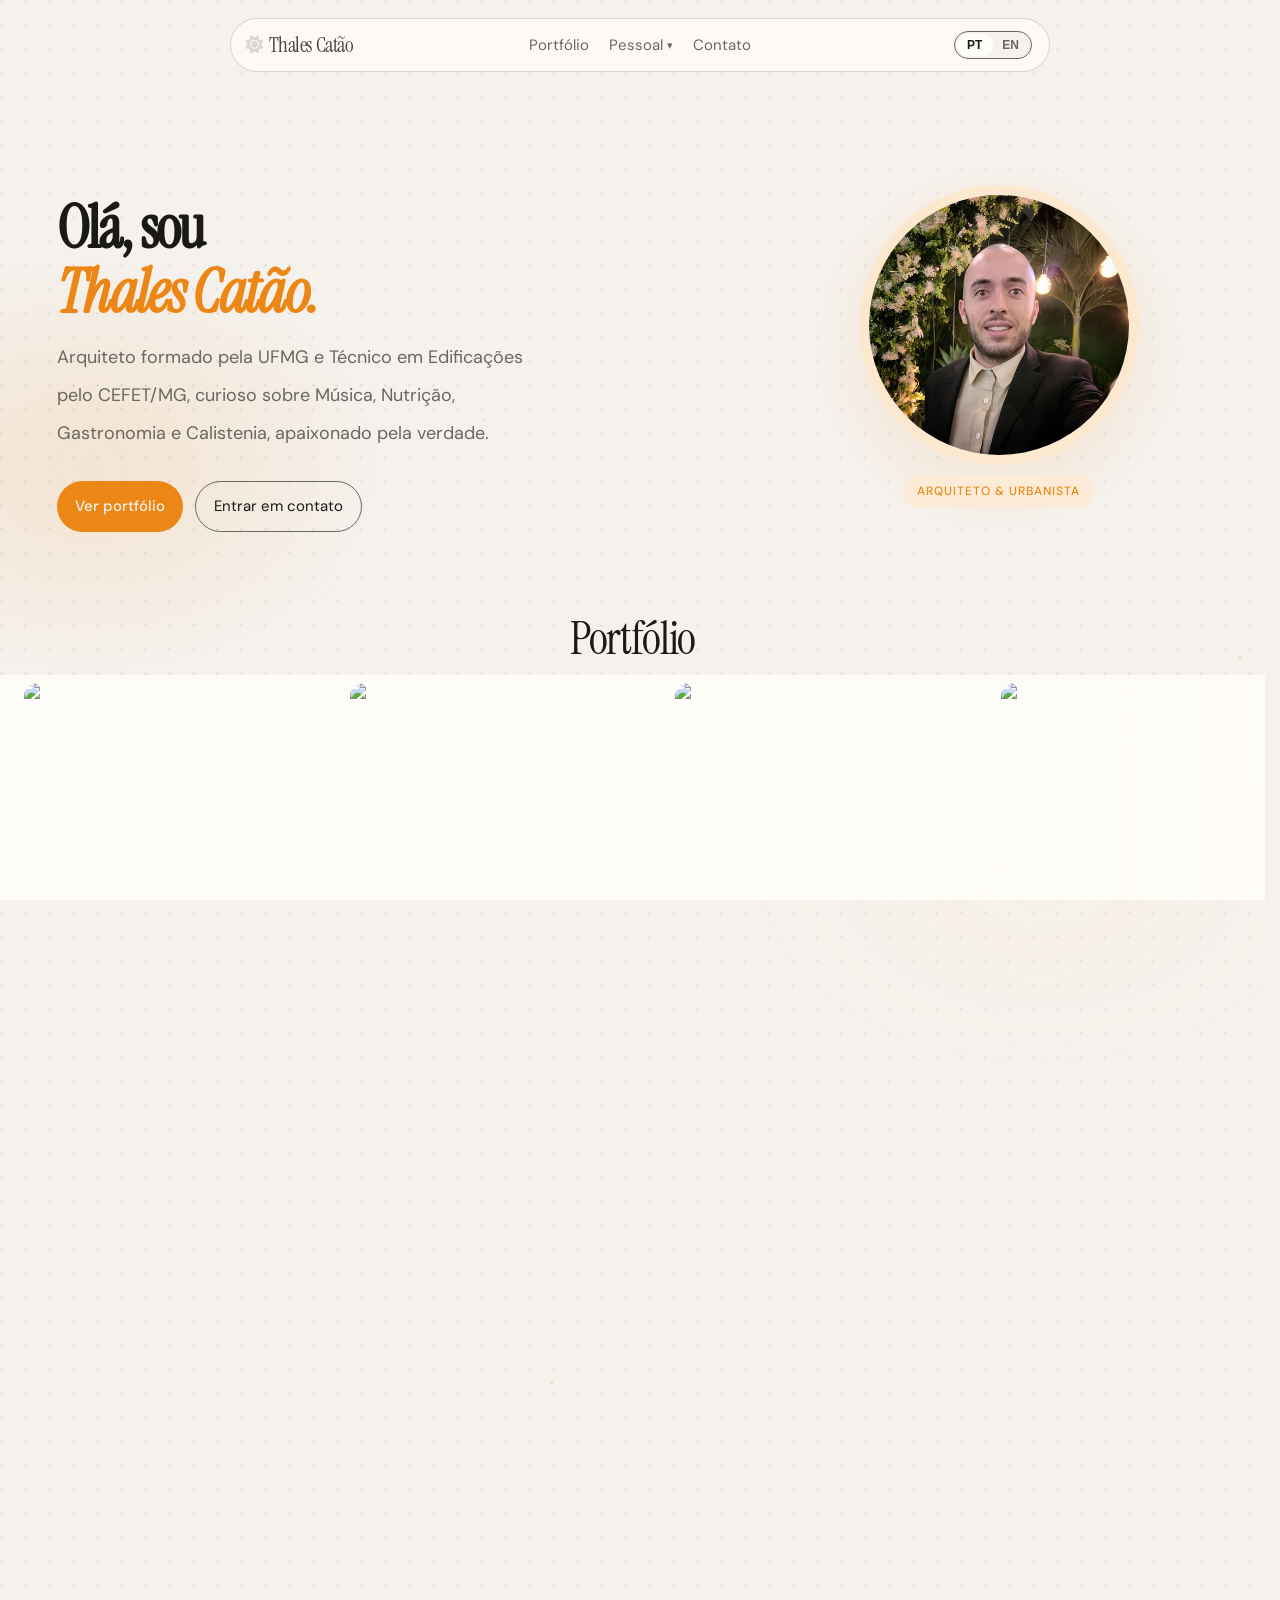
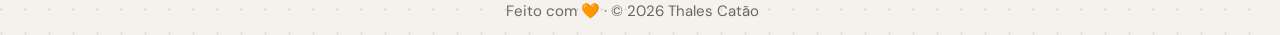
==== index.html @ 63b0046d "Update index.html" ====
<!DOCTYPE html>
<html lang="pt-BR">

<head>

  <script async src="https://www.googletagmanager.com/gtag/js?id=G-N2FXM37GE5"></script>
  <script>
    window.dataLayer = window.dataLayer || [];
    function gtag() { dataLayer.push(arguments); }
    gtag('js', new Date());
    gtag('config', 'G-N2FXM37GE5');
  </script>

  <script type="text/javascript">
    (function (c, l, a, r, i, t, y) {
      c[a] = c[a] || function () { (c[a].q = c[a].q || []).push(arguments) };
      t = l.createElement(r); t.async = 1; t.src = "https://www.clarity.ms/tag/" + i;
      y = l.getElementsByTagName(r)[0]; y.parentNode.insertBefore(t, y);
    })(window, document, "clarity", "script", "wnv4v8innq");
  </script>

  <meta charset="UTF-8" />
  <meta name="google" content="notranslate">
  <meta name="viewport" content="width=device-width, initial-scale=1.0" />
  <meta name="description"
    content="Portfólio Profissional e página pessoal de Thales Catão, arquiteto. Disponível para aprovação de Objeto Projetado no Espaço Aéreo (OPEA, autorização do CINDACTA) em Belo Horizonte, compartilhar conhecimento, ou colaborar em projetos arquitetônicos." />
  <meta property="og:type" content="website">
  <meta property="og:url" content="https://thalescatao.github.io/">
  <meta property="og:site_name" content="Thales Catão">
  <meta property="og:title" content="Thales Catão • Arquiteto">
  <meta property="og:description"
    content="Portfólio Profissional e página pessoal de Thales Catão, arquiteto. Disponível para aprovação de Objeto Projetado no Espaço Aéreo (OPEA, autorização do CINDACTA) em Belo Horizonte, compartilhar conhecimento, ou colaborar em projetos arquitetônicos.">
  <meta property="og:locale" content="pt_BR">
  <meta property="og:locale:alternate" content="en_US">
  <meta property="og:image" content="https://thalescatao.github.io/og.jpg">
  <meta property="og:image:alt" content="Thales Catão | Banner de Apresentação de Projeto e Logotipo">
  <meta property="og:image:width" content="1200">
  <meta property="og:image:height" content="630">
  <meta property="og:image:type" content="image/jpeg">
  <meta name="twitter:site" content="@thalescatao">
  <meta name="twitter:creator" content="@thalescatao">
  <meta name="twitter:card" content="summary_large_image">
  <meta name="twitter:url" content="https://thalescatao.github.io/">
  <meta name="twitter:title" content="Thales Catão • Arquiteto">
  <meta name="twitter:description"
    content="Portfólio Profissional e página pessoal de Thales Catão, arquiteto. Disponível para aprovação de Objeto Projetado no Espaço Aéreo (OPEA, autorização do CINDACTA) em Belo Horizonte, compartilhar conhecimento, ou colaborar em projetos arquitetônicos.">
  <meta name="twitter:image" content="https://thalescatao.github.io/og.jpg">
  <meta name="twitter:image:alt" content="Thales Catão | Banner de Apresentação de Projeto e Logotipo">
  <meta name="twitter:image:width" content="1200">
  <meta name="twitter:image:height" content="630">

  <title>Thales Catão • Arquiteto</title>
  <script type="application/ld+json">
  {
    "@context": "https://schema.org",
    "@graph": [
      {
        "@type": "Person",
        "@id": "https://thalescatao.github.io/#person",
        "name": "Thales Catão",
        "jobTitle": "Arquiteto & Urbanista",
        "url": "https://thalescatao.github.io/",
        "image": "https://thalescatao.github.io/favicon.png",
        "sameAs": [
          "https://www.behance.net/thalescatao",
          "https://buscatextual.cnpq.br/buscatextual/visualizacv.do?metodo=apresentar&id=K4363158A8",
          "https://www.linkedin.com/in/thalescatao/",
          "https://www.youtube.com/@thalescatao",
          "https://www.instagram.com/thalescatao/"
        ],
        "knowsAbout": ["Arquitetura", "Urbanismo", "Modelagem BIM", "ArchiCAD", "SketchUp", "Twinmotion", "Edificações", "Nutrição", "Gastronomia", "Calistenia", "Música"],
        "alumniOf": {
          "@type": "EducationalOrganization",
          "name": "UFMG - Universidade Federal de Minas Gerais"
        }
      },
      {
        "@type": "WebSite",
        "@id": "https://thalescatao.github.io/#website",
        "url": "https://thalescatao.github.io/",
        "name": "Thales Catão",
        "description": "Portfólio Profissional e página pessoal de Thales Catão, arquiteto e técnico em edificações.",
        "publisher": {
          "@id": "https://thalescatao.github.io/#person"
        }
      },
      {
        "@type": "WebPage",
        "@id": "https://thalescatao.github.io/#webpage",
        "url": "https://thalescatao.github.io/",
        "name": "Thales Catão • Arquiteto",
        "isPartOf": {
          "@id": "https://thalescatao.github.io/#website"
        },
        "about": {
          "@id": "https://thalescatao.github.io/#person"
        },
        "description": "Portfólio Profissional e página pessoal de Thales Catão, arquiteto e técnico em edificações."
      }
    ]
  }
  </script>
  <link rel="canonical" href="https://thalescatao.github.io/" />
  <link rel="manifest" href="manifest.json" />
  <link rel="icon" type="image/svg+xml" sizes="any" href="favicon/favicon.svg" />
  <link rel="icon" type="image/png" sizes="64x64" href="favicon/64x64.png" />
  <link rel="icon" type="image/png" sizes="128x128" href="favicon/128x128.png" />
  <link rel="icon" type="image/png" sizes="192x192" href="favicon/192x192.png" />
  <link rel="apple-touch-icon" sizes="76x76" href="favicon/76x76.png" />
  <link rel="apple-touch-icon" sizes="120x120" href="favicon/120x120.png" />
  <link rel="apple-touch-icon" sizes="152x152" href="favicon/152x152.png" />
  <link rel="apple-touch-icon" sizes="180x180" href="favicon/180x180.png" />
  <link rel="preconnect" href="https://fonts.googleapis.com" />
  <link rel="preconnect" href="https://fonts.gstatic.com" crossorigin />
  <link
    href="https://fonts.googleapis.com/css2?family=Instrument+Serif:ital@0;1&family=DM+Sans:wght@300;400;500&display=swap"
    rel="stylesheet" />
  <link rel="stylesheet" href="https://cdnjs.cloudflare.com/ajax/libs/font-awesome/6.5.0/css/all.min.css" />
  <link rel="stylesheet" href="global.css" />
  <style>
    :root {
      --portfolio-height: 25svh;
    }

    .hero {
      min-height: 0;
      width: 100%;
      padding: 92px 24px 30px;
    }

    .hero-main {
      display: grid;
      grid-template-columns: minmax(0, 1.2fr) minmax(260px, .8fr);
      grid-template-rows: auto auto;
      grid-template-areas:
        "copy portrait"
        "actions role";
      align-items: center;
      column-gap: clamp(40px, 8vw, 112px);
      row-gap: 8px;
      align-content: center;
      width: min(100%, 1152px);
      min-height: 0;
      margin: 0 auto;
    }

    .hero-copy {
      grid-area: copy;
      max-width: 620px;
      align-self: center;
    }

    .hero-portrait-wrap {
      grid-area: portrait;
      position: relative;
      justify-self: center;
      width: clamp(210px, 24vw, 280px);
      aspect-ratio: 1;
      border-radius: 50%;
      padding: 10px;
      background: color-mix(in srgb, var(--accent) 18%, var(--surface));
      box-shadow: 0 22px 70px color-mix(in srgb, var(--accent) 12%, transparent);
      animation: portrait-arrive .8s .15s cubic-bezier(.16, 1, .3, 1) both;
    }

    .hero-portrait {
      display: block;
      width: 100%;
      height: 100%;
      border-radius: 50%;
      object-fit: cover;
      background: var(--surface);
    }

    .hero-actions {
      grid-area: actions;
      align-self: start;
      margin-top: 8px;
    }

    .hero-tag {
      grid-area: role;
      justify-self: center;
      align-self: start;
      display: inline-block;
      font-size: 12px;
      font-weight: 500;
      letter-spacing: .08em;
      text-transform: uppercase;
      color: var(--accent);
      background: var(--accent-lt);
      padding: 4px 14px;
      border-radius: 999px;
      margin: 2px 0 0;
      width: fit-content;
      text-decoration: none;
    }

    .hero h1 {
      font-size: var(--type-title);
      line-height: 1.06;
      letter-spacing: -.03em;
      margin-bottom: 15px;
      color: var(--text);
      text-align: left;
    }

    @media (max-width: 768px) and (orientation: portrait) {
      .hero h1 { font-size: clamp(42px, 10vw, 56px); }
    }

    .hero h1 em {
      color: var(--accent);
      font-style: italic;
    }

    .hero-p {
      max-width: 500px;
      margin-bottom: 0;
    }

    .btn-row {
      display: flex;
      gap: 12px;
      flex-wrap: wrap;
    }

    .btn-primary {
      display: inline-flex;
      align-items: center;
      gap: 9px;
      background: var(--accent);
      padding: 9px 18px;
      border-radius: 999px;
      font-size: 15px;
      font-weight: 500;
      color: var(--bg);
      text-decoration: none;
      transition: background .4s, transform .2s;
    }

    .btn-primary:hover {
      background: color-mix(in srgb, var(--accent) 80%, #fff);
      transform: translateY(-1px);
    }

    .btn-secondary {
      display: inline-flex;
      align-items: center;
      gap: 9px;
      background: transparent;
      color: var(--text);
      padding: 9px 18px;
      border-radius: 999px;
      font-size: 15px;
      font-weight: 400;
      text-decoration: none;
      border: 0.5px solid var(--muted);
      transition: background .4s, transform .2s;
    }

    .btn-secondary:hover {
      background: var(--surface);
      transform: translateY(-1px);
    }

    section {
      width: 100%;
      max-width: 1200px;
      margin: 0 auto;
      padding: 56px 24px 72px;
    }

    #portfolio {
      --portfolio-progress: 0;
      --portfolio-height: 25svh;
      --portfolio-feature-duration: 1.5s; /* abrir e fechar a coluna de texto (desktop) */
      --portfolio-fade-duration: .6s;     /* fade do texto ao abrir/fechar (mais curto que o movimento da largura) */
      --portfolio-ease: cubic-bezier(.3, 0, .15, 1); /* sai do repouso, acelera suave e pousa com cauda longa */
      --portfolio-description-opacity: 0;
      --portfolio-heading-offset: 88px;
      --portfolio-header-space: 224px;
      --portfolio-card-width: clamp(120px, calc(37.5svh - 24px), 340px);
      --portfolio-expanded-feature-width: max(min(30vw, 420px), 320px);
      position: relative;
      width: 100%;
      max-width: none;
      margin: 0;
      padding: 0 0 16px;
      scroll-margin-top: calc(var(--nav-height) + var(--portfolio-heading-offset));
    }

    .portfolio-heading {
      position: sticky;
      top: calc(var(--nav-height) + var(--portfolio-heading-offset));
      z-index: 5;
      width: min(100%, 1152px);
      margin: 0 auto 14px;
      padding: 0 24px;
      background: transparent;
      opacity: var(--portfolio-heading-opacity, 1);
      text-align: center;
    }

    .portfolio-heading h2 {
      margin: 0;
      color: var(--text);
      font-family: var(--font-serif);
      font-size: clamp(32px, 4vw, 46px);
      font-weight: 400;
      line-height: 1;
      letter-spacing: -.025em;
      text-align: center;
    }

    .portfolio-scroll-stage {
      position: relative;
      height: 100svh;
    }

    .portfolio-sticky {
      position: sticky;
      top: calc(var(--nav-height) + var(--portfolio-header-space));
      display: flex;
      flex-direction: column;
      align-items: stretch;
      width: 100%;
      height: var(--portfolio-height);
      padding: 8px 0;
      overflow: visible;
      background: color-mix(in srgb, var(--surface) 75%, transparent);
      border: 0;
      box-shadow: none;
      backdrop-filter: blur(12px) saturate(1.6);
      -webkit-backdrop-filter: blur(12px) saturate(1.6);
      transition: height 1.8s cubic-bezier(.16, 1, .3, 1), top 1.8s cubic-bezier(.16, 1, .3, 1);
    }

    .portfolio-track {
      display: flex;
      align-items: center;
      flex: 1 1 auto;
      gap: 12px;
      width: 100%;
      box-sizing: border-box;
      min-height: 0;
      height: auto;
      padding: 0 24px;
      overflow-x: auto;
      overflow-anchor: none;
      scrollbar-width: none;
      overscroll-behavior-x: contain;
      user-select: none;
      -webkit-overflow-scrolling: touch;
    }

    .portfolio-description {
      position: absolute;
      top: auto;
      bottom: calc(100% + 12px);
      left: 50%;
      max-width: 95ch;
      width: min(calc(100% - 48px), 95ch);
      margin: 0;
      padding: 0 24px;
      color: var(--muted);
      font-size: clamp(13.5px, min(1.8vw, 2.05svh), 18px);
      text-align: center;
      line-height: 1.5;
      text-wrap: balance;
      opacity: var(--portfolio-description-opacity);
      pointer-events: none;
      transform: translateX(-50%);
      transition: none;
    }

    .portfolio-description.is-visible {
      transition: opacity .65s ease;
    }

    .portfolio-track::-webkit-scrollbar { display: none; }

    /* ── Portfólio: fade das bordas, deslize na seção, deslize de imagem, pontos ── */
    #portfolio { touch-action: pan-y; }
    .portfolio-heading { touch-action: pan-y; }
    .portfolio-sticky { touch-action: pan-y; }
    .portfolio-scroll-stage { touch-action: pan-y; }

    /* Fade das bordas: máscara de 200px nas duas pontas do track, sem camada de cor por cima
       (assim não há banding). O tamanho do fade é animado em JS (setupPortfolioEdgeFadesAndKeys)
       e não por @property, porque o Safari não faz transição da máscara. */
    .portfolio-track {
      --portfolio-fade-left: 200px;
      --portfolio-fade-right: 200px;
      -webkit-mask-image: linear-gradient(to right, transparent 0, #000 var(--portfolio-fade-left), #000 calc(100% - var(--portfolio-fade-right)), transparent 100%);
      mask-image: linear-gradient(to right, transparent 0, #000 var(--portfolio-fade-left), #000 calc(100% - var(--portfolio-fade-right)), transparent 100%);
    }
    /* is-at-start / is-at-end são ganchos de estado para o JS.
       O tamanho real do fade é gravado inline pelo JS, para poder animar. */
    @media (max-width: 768px) and (orientation: portrait) {
      .portfolio-track {
        --portfolio-fade-left: 0px;
        --portfolio-fade-right: 0px;
        -webkit-mask-image: none;
        mask-image: none;
      }
    }

    /* Selected image: horizontal swipe changes the photo, not the track.
       touch-action pan-y lets the browser keep vertical page scroll,
       while horizontal moves stay with our JS. */
    .portfolio-card.is-selected .portfolio-card-image {
      touch-action: pan-y;
      cursor: grab;
    }
    .portfolio-track.is-image-swiping .portfolio-card-image { cursor: grabbing; }
    .portfolio-track.is-image-swiping .portfolio-card-image img {
      transition: transform .12s ease-out, opacity .8s ease;
    }
    .portfolio-track.is-outside-dragging { cursor: grabbing; }
    .portfolio-track { cursor: grab; }
    .portfolio-track.is-dragging { cursor: grabbing; }
    .portfolio-track.is-dragging,
    .portfolio-track.is-snapping,
    #portfolio.has-selection .portfolio-track.is-dragging,
    #portfolio.has-selection .portfolio-track.is-snapping {
      scroll-snap-type: none !important;
      scroll-behavior: auto !important;
    }

    .portfolio-card {
      flex: 0 0 var(--portfolio-card-width);
      min-width: 0;
      position: relative;
      overflow: hidden;
      border-radius: 14px;
      background: var(--surface);
      box-shadow: none;
      transition: flex-basis 1.8s cubic-bezier(.16, 1, .3, 1);
    }

    #portfolio.selection-animating .portfolio-sticky,
    #portfolio.selection-animating .portfolio-track,
    #portfolio.selection-animating .portfolio-card {
      transition-duration: var(--portfolio-feature-duration);
      transition-timing-function: var(--portfolio-ease);
    }



    #portfolio.has-selection {
      --portfolio-selected-card-width: min(58vw, 820px, calc((100svh - 328px) * 1.5), calc(100vw - 380px));
    }

    #portfolio.has-selection .portfolio-card {
      flex-basis: var(--portfolio-selected-card-width);
    }

    .portfolio-card-image {
      position: relative;
      display: block;
      width: 100%;
      aspect-ratio: 3 / 2;
      padding: 0;
      border: 0;
      overflow: hidden;
      background: var(--surface);
      cursor: pointer;
      color: #fff;
      font: inherit;
      text-align: left;
      text-decoration: none;
    }

    .portfolio-card-image img {
      display: block;
      width: 100%;
      height: 100%;
      object-fit: cover;
      transition: transform 1.3s cubic-bezier(.16, 1, .3, 1), opacity .8s ease;
    }

    .portfolio-card-image:hover img,
    .portfolio-card-image:focus-visible img { transform: scale(1.025); }

    .portfolio-card-image:focus-visible { outline: 2px solid var(--accent); outline-offset: -3px; }

    .portfolio-feature[hidden] { display: none !important; }
    .portfolio-card-details { display: none; }

    .portfolio-feature {
      flex: 0 0 var(--portfolio-expanded-feature-width);
      display: flex;
      flex-direction: column;
      justify-content: center;
      align-items: flex-start;
      gap: 18px;
      min-width: var(--portfolio-expanded-feature-width);
      height: 100%;
      padding: 28px 20px 28px 4px;
      overflow-x: clip;
      opacity: 0;
      /* a largura cresce e o texto começa a aparecer já no clique, sem deslize */
      animation:
        portfolio-feature-arrive var(--portfolio-feature-duration) var(--portfolio-ease) both,
        portfolio-feature-appear var(--portfolio-fade-duration) ease-in-out both;
    }

    .portfolio-feature-arrow {
      position: absolute;
      top: 0;
      height: 100%;
      z-index: 2;
      display: flex;
      align-items: center;
      width: clamp(56px, 15%, 88px);
      padding: 0;
      border: none;
      border-radius: 0;
      background: transparent;
      color: #fff;
      font-size: 28px;
      cursor: pointer;
      filter: drop-shadow(0 2px 6px rgba(0, 0, 0, 0.75));
      transition: opacity .2s ease;
      -webkit-tap-highlight-color: transparent;
    }

    .portfolio-feature-arrow i {
      transition: transform .2s ease;
    }

    .portfolio-feature-arrow[hidden],
    .portfolio-feature-counter[hidden] { display: none !important; }

    .portfolio-feature-arrow:hover {
      background: transparent;
      opacity: .95;
    }

    .portfolio-feature-arrow:hover i {
      transform: scale(1.15);
    }

    .portfolio-feature-arrow:active i {
      transform: scale(0.95);
    }

    .portfolio-feature-prev {
      left: 0;
      justify-content: flex-start;
      padding-left: 14px;
    }

    .portfolio-feature-next {
      right: 0;
      justify-content: flex-end;
      padding-right: 14px;
    }

    .portfolio-feature-counter {
      position: absolute;
      z-index: 2;
      left: 50%;
      right: auto;
      bottom: 14px;
      transform: translateX(-50%);
      display: flex;
      align-items: center;
      justify-content: center;
      gap: 6px;
      padding: 0;
      background: none;
      pointer-events: none;
    }
    .portfolio-feature-dot {
      width: 5px;
      height: 5px;
      border-radius: 50%;
      background: rgba(255, 255, 255, .75);
      box-shadow: 0 1px 4px rgba(0, 0, 0, .55), 0 0 0 1px rgba(0, 0, 0, .18);
      transition: width .35s cubic-bezier(.16, 1, .3, 1), background .35s ease;
    }
    .portfolio-feature-dot.is-active {
      width: 14px;
      border-radius: 999px;
      background: #fff;
    }

    .portfolio-feature-info {
      /* largura fixa = largura final do painel, para o texto não reflowar enquanto o painel cresce */
      width: calc(var(--portfolio-expanded-feature-width) - 24px);
      max-width: calc(var(--portfolio-expanded-feature-width) - 24px);
      padding: 0;
    }

    .portfolio-feature-info .project-tag { display: inline-block; margin-bottom: 18px; }

    .portfolio-feature-info h3 {
      margin: 0 0 18px;
      color: var(--text);
      font-family: var(--font-serif);
      font-size: clamp(32px, 3.5vw, 48px);
      font-weight: 400;
      line-height: 1;
      letter-spacing: -.025em;
    }

    .portfolio-feature-info p { color: var(--muted); font-size: 15px; line-height: 1.7; }

    .portfolio-feature-link {
      display: inline-flex;
      align-items: center;
      gap: 9px;
      margin-top: 24px;
      padding-bottom: 4px;
      border-bottom: 1px solid color-mix(in srgb, var(--accent) 48%, transparent);
      color: var(--accent);
      font-size: 14px;
      text-decoration: none;
      transition: border-color .45s ease, gap .45s ease;
    }

    .portfolio-feature-link:hover { gap: 13px; border-color: var(--accent); }

    @keyframes portfolio-feature-arrive {
      from { flex-basis: 0; min-width: 0; margin-left: -12px; padding-left: 0; padding-right: 0; }
      to { flex-basis: var(--portfolio-expanded-feature-width); min-width: var(--portfolio-expanded-feature-width); margin-left: 0; padding-left: 4px; padding-right: 20px; }
    }

    @keyframes portfolio-feature-appear {
      from { opacity: 0; }
      to { opacity: 1; }
    }

    /* Cópia do painel que sai (ao fechar o projeto ou ao trocar para outro): só a largura da coluna
       colapsa (texto parado, apenas recortado), na mesma duração e curva do card ao lado */
    .portfolio-feature.is-leaving {
      pointer-events: none;
    }

    .portfolio-feature.is-leaving.is-closing {
      opacity: 1;
      animation:
        portfolio-feature-close var(--portfolio-feature-duration) var(--portfolio-ease) both,
        portfolio-feature-fade var(--portfolio-fade-duration) ease-in-out both;
    }

    /* Transparência sutil: o texto some bem antes de a coluna terminar de colapsar */
    @keyframes portfolio-feature-fade {
      from { opacity: var(--close-opacity, 1); }
      to { opacity: 0; }
    }

    @keyframes portfolio-feature-close {
      from {
        flex-basis: var(--close-basis, min(30vw, 420px));
        min-width: var(--close-min, 320px);
        margin-left: var(--close-margin, 0);
        padding-left: 4px;
        padding-right: 20px;
      }
      /* largura, margem negativa (que cancela o vão do track) e padding vão a zero juntos,
         assim o espaço entre os cards diminui de forma contínua até o valor normal */
      to { flex-basis: 0; min-width: 0; margin-left: -12px; padding-left: 0; padding-right: 0; }
    }

    @media (max-width: 768px) and (orientation: portrait) {
      .hero {
        /* Desconta a altura da faixa de imagens + a faixa de respiro do título Portfólio (~76px) */
        min-height: calc(100svh - var(--portfolio-initial-height, var(--portfolio-height)) - 76px);
        display: flex;
        flex-direction: column;
        justify-content: center;
        padding-top: calc(var(--nav-height) + 18px + clamp(14px, 2.5svh, 26px));
        padding-bottom: clamp(12px, 2svh, 20px);
        box-sizing: border-box;
      }

      .hero-main {
        min-height: 0;
        grid-template-columns: minmax(0, 1fr) minmax(112px, .58fr);
        grid-template-rows: auto auto auto auto;
        grid-template-areas:
          "heading portrait"
          "role portrait"
          "bio bio"
          "actions actions";
        align-items: center;
        justify-items: stretch;
        column-gap: 16px;
        row-gap: clamp(14px, 2.2svh, 20px);
        text-align: left;
        width: 100%;
      }

      .hero-copy { display: contents; }
      .hero h1 {
        grid-area: heading;
        position: static;
        align-self: end;
        max-width: 100%;
        margin-bottom: 0;
        font-size: clamp(35px, 9.6vw, 46px);
        line-height: 1.05;
        text-align: left;
      }
      .hero-p {
        grid-area: bio;
        max-width: none;
        margin: 4px 0 0;
        font-size: clamp(16px, 4.25vw, 17.5px);
        line-height: 1.58;
        text-align: left;
      }
      .hero-portrait-wrap {
        grid-area: portrait;
        justify-self: end;
        align-self: center;
        width: clamp(126px, 34.5vw, 156px);
        padding: 7px;
      }
      .hero-tag {
        grid-area: role;
        justify-self: start;
        align-self: start;
        margin: 0;
        padding: 4.5px 11px;
        font-size: 10.5px;
        white-space: nowrap;
      }
      .btn-row {
        grid-area: actions;
        justify-content: flex-start;
        align-items: center;
        gap: 12px;
      }
      .hero-actions {
        flex-direction: row;
        flex-wrap: wrap;
        margin-top: 6px;
      }

      #portfolio {
        --portfolio-heading-offset: 24px;
        --portfolio-header-space: 84px;
        --portfolio-height: 28svh;
        --portfolio-card-width: min(88vw, 520px);
        --portfolio-mobile-top: calc(100svh - var(--portfolio-height));
        --portfolio-description-opacity: 0;
        scroll-margin-top: calc(var(--nav-height) + var(--portfolio-heading-offset));
        padding-bottom: 48px;
      }

      .portfolio-heading {
        position: sticky;
        top: var(--portfolio-mobile-heading-top, max(calc(var(--nav-height) + 16px), calc(var(--portfolio-mobile-top) - 52px)));
        z-index: 5;
        padding-top: 6px;
        padding-bottom: 14px;
        margin-bottom: 0;
        background: transparent;
      }

      .portfolio-sticky {
        position: sticky;
        top: var(--portfolio-mobile-top);
        height: var(--portfolio-height);
        min-height: 0;
        display: flex;
        flex-direction: column;
        padding: 8px 0;
        overflow: visible;
        transition: none;
      }

      .portfolio-track {
        flex: 1 1 auto;
        height: auto;
        gap: 12px;
        padding: 0 12px;
        transition: padding-left .65s cubic-bezier(.22, 1, .36, 1),
          padding-right .65s cubic-bezier(.22, 1, .36, 1);
      }
      .portfolio-card { transition: none; }
      .portfolio-scroll-stage { height: 100svh; }
      #portfolio.has-selection .portfolio-card.is-selected {
        flex: 0 0 var(--portfolio-card-width);
        width: var(--portfolio-card-width);
        transition: none;
      }
      #portfolio.selection-animating .portfolio-sticky {
        transition: height .85s cubic-bezier(.22, 1, .36, 1), top .85s cubic-bezier(.22, 1, .36, 1);
      }
      #portfolio.selection-animating .portfolio-track {
        scroll-snap-type: none !important;
        scroll-behavior: auto !important;
        transition: padding-left .85s cubic-bezier(.22, 1, .36, 1),
          padding-right .85s cubic-bezier(.22, 1, .36, 1);
      }
      #portfolio.selection-animating .portfolio-card {
        transition: flex-basis .85s cubic-bezier(.22, 1, .36, 1), width .85s cubic-bezier(.22, 1, .36, 1);
      }
      #portfolio.has-selection.selection-animating .portfolio-card.is-selected {
        transition: flex-basis .85s cubic-bezier(.22, 1, .36, 1), width .85s cubic-bezier(.22, 1, .36, 1);
      }
      #portfolio.has-selection .portfolio-card {
        display: flex;
        flex: 0 0 var(--portfolio-card-width);
        flex-direction: column;
        width: var(--portfolio-card-width);
        max-height: calc(100svh - var(--nav-height) - 18px);
        overflow-y: auto;
        overflow-x: hidden;
        -webkit-overflow-scrolling: touch;
        scroll-snap-align: center;
        scrollbar-width: thin;
      }
      #portfolio.has-selection .portfolio-card-details {
        display: block;
        width: 100%;
        min-width: 0;
        box-sizing: border-box;
        padding: clamp(14px, 2.5svh, 20px) 18px clamp(16px, 2.8svh, 22px);
        overflow-wrap: anywhere;
      }
      .portfolio-card-details > * { max-width: 100%; }
      .portfolio-card-details .project-tag { display: inline-block; margin-bottom: 8px; font-size: 10.5px; padding: 3.5px 9px; }
      .portfolio-card-details h3 {
        margin: 0 0 8px;
        color: var(--text);
        font-family: var(--font-serif);
        font-size: clamp(21px, 5.3vw, 25px);
        font-weight: 400;
        line-height: 1.08;
        letter-spacing: -.02em;
        overflow-wrap: anywhere;
      }
      .portfolio-card-description { width: 100%; min-width: 0; overflow-wrap: anywhere; }
      .portfolio-card-description p { margin: 0; color: var(--muted); font-size: clamp(13px, 3.4vw, 14px); line-height: 1.55; }
      .portfolio-card-details .portfolio-feature-link { max-width: 100%; margin-top: 12px; font-size: 13.5px; overflow-wrap: anywhere; }
      #portfolio.has-selection .portfolio-track {
        flex-direction: row;
        align-items: flex-start;
        justify-content: flex-start;
        gap: 12px;
        overflow-x: auto;
        overflow-y: hidden;
        scroll-snap-type: x mandatory;
        padding: 0 max(12px, calc((100% - var(--portfolio-card-width)) / 2));
      }
      .portfolio-feature,
      #portfolio.has-selection .portfolio-feature {
        display: none !important;
      }
      #portfolio.has-selection .portfolio-card-image {
        flex-shrink: 0;
      }
      #portfolio.has-selection .portfolio-feature-arrow {
        top: 0;
        height: var(--portfolio-image-height, calc(var(--portfolio-card-width) / 1.5));
        font-size: 22px;
      }
      #portfolio.has-selection .portfolio-feature-prev {
        padding-left: 9px;
      }
      #portfolio.has-selection .portfolio-feature-next {
        padding-right: 9px;
      }
      #portfolio.has-selection .portfolio-feature-counter {
        top: var(--portfolio-counter-top, calc(var(--portfolio-card-width) / 1.5 - 10px));
        bottom: auto;
        left: 50%;
        right: auto;
        transform: translateX(-50%);
        gap: 5px;
      }
      #portfolio.has-selection .portfolio-feature-dot {
        width: 4px;
        height: 4px;
        box-shadow: 0 1px 3px rgba(0, 0, 0, .45);
      }
      #portfolio.has-selection .portfolio-feature-dot.is-active {
        width: 11px;
      }
      .portfolio-feature-link { max-width: 100%; margin-top: 14px; overflow-wrap: anywhere; }
      .portfolio-description {
        display: block;
        top: calc(100% + clamp(24px, 5svh, 44px));
        bottom: auto;
        width: calc(100% - 36px);
        max-width: 360px;
        padding: 0;
        font-size: clamp(13px, 3.6vw, 15px);
        line-height: 1.55;
        opacity: var(--portfolio-description-opacity);
        transform: translateX(-50%);
        transition: none;
      }

      .portfolio-description.is-visible {
        transition: opacity .65s ease;
      }
    }

    /* Desempenho (todas as telas): a altura do painel sticky muda a cada quadro da rolagem,
       e o backdrop-filter obriga o navegador a refazer o blur toda vez, o que pesa em notebook
       na bateria. O fundo mais opaco compensa a falta do vidro fosco. */
    .portfolio-sticky {
      background: color-mix(in srgb, var(--surface) 90%, transparent);
      backdrop-filter: none;
      -webkit-backdrop-filter: none;
    }

    @media (max-width: 420px) {
      .hero { padding-left: 18px; padding-right: 18px; }
      .portfolio-heading { padding-left: 18px; padding-right: 18px; }
      .portfolio-track { padding-left: 10px; padding-right: 10px; }
      #portfolio.has-selection .portfolio-track {
        padding-left: max(10px, calc((100% - var(--portfolio-card-width)) / 2));
        padding-right: max(10px, calc((100% - var(--portfolio-card-width)) / 2));
      }
    }

    @media (max-width: 768px) and (max-height: 720px) and (orientation: portrait), (max-width: 380px) and (orientation: portrait) {
      .hero {
        padding-top: calc(var(--nav-height) + 18px + clamp(16px, 2.8svh, 24px));
        padding-bottom: clamp(10px, 1.8svh, 16px);
      }
      .hero-main {
        min-height: 0;
        grid-template-columns: minmax(0, 1fr) minmax(104px, .58fr);
        row-gap: 10px;
      }
      .hero h1 { font-size: clamp(32px, 9.2vw, 38px); }
      .hero-portrait-wrap { width: clamp(106px, 30vw, 128px); padding: 6px; }
      .hero-tag { padding: 4px 10px; font-size: 10px; }
      .hero-p { font-size: 14.5px; line-height: 1.5; }
      .btn-row { gap: 10px; }
      .hero-actions { margin-top: 2px; }
      .btn-primary,
      .btn-secondary {
        padding: 7px 13px;
        font-size: 13px;
        line-height: 1.2;
        gap: 7px;
      }
      .portfolio-card-details .project-tag {
        font-size: 9.5px;
        padding: 3px 8px;
        margin-bottom: 6px;
      }
      .portfolio-card-details h3 {
        font-size: clamp(18px, 4.8vw, 22px);
        margin-bottom: 6px;
      }
      .portfolio-card-details .portfolio-feature-link {
        font-size: 12.5px;
        gap: 7px;
        margin-top: 10px;
      }
    }

    @keyframes portrait-arrive {
      from { opacity: 0; transform: translateY(16px) scale(.96); }
      to { opacity: 1; transform: none; }
    }

    @media (prefers-reduced-motion: reduce) {
      .portfolio-scroll-stage { height: auto; }
      .portfolio-sticky { position: relative; top: auto; height: auto; }
      .portfolio-card { flex-basis: min(82vw, 600px); }
      .portfolio-feature { animation: none; height: auto; opacity: 1; transform: none; }
      .portfolio-description { position: static; margin: 24px auto 0; opacity: 1; transform: none; }
      .portfolio-card,
      .portfolio-card-image img,
      .portfolio-sticky,
      .portfolio-track { transition: none !important; }
      .portfolio-card-image:hover img,
      .portfolio-card-image:focus-visible img { transform: none; }
    }

    @media (max-width: 768px) and (orientation: portrait) and (prefers-reduced-motion: reduce) {
      .portfolio-heading { top: calc(var(--nav-height) + var(--portfolio-heading-offset)); }
      .portfolio-card { flex-basis: min(88vw, 600px); }
    }

    @media (min-width: 769px), (orientation: landscape) {
      .hero {
        height: calc(100svh - 25svh - 60px);
        padding: 126px 24px 24px;
      }

      .hero-main { height: 100%; }
      .portfolio-track {
        transition: padding-left 1.8s cubic-bezier(.16, 1, .3, 1),
          padding-right 1.8s cubic-bezier(.16, 1, .3, 1);
      }
      #portfolio.has-selection .portfolio-track {
        padding-left: max(24px, calc((100% - var(--portfolio-selected-card-width) - var(--portfolio-expanded-feature-width) - 12px) / 2));
        padding-right: max(24px, calc((100% - var(--portfolio-selected-card-width) - var(--portfolio-expanded-feature-width) - 12px) / 2));
      }
    }

    @media (max-height: 900px) {
      footer {
        padding-top: clamp(6px, 1.2svh, 14px);
        padding-bottom: clamp(8px, 1.5svh, 16px);
        line-height: 1.3;
      }
    }

    @media (min-width: 769px) and (max-height: 800px), (orientation: landscape) and (max-height: 800px) {
      :root {
        --portfolio-height: 22svh;
      }

      .hero {
        height: calc(100svh - 22svh - 48px);
        padding-top: clamp(64px, 11svh, 94px);
        padding-bottom: 16px;
      }

      .hero-main {
        column-gap: clamp(32px, 6vw, 80px);
        row-gap: 4px;
      }

      .hero h1 {
        margin-bottom: 10px;
        white-space: nowrap;
      }

      .hero h1 br { display: none; }
      .hero h1 em::before { content: ' '; white-space: pre; }
      .hero-portrait-wrap { width: clamp(160px, min(22vw, 30svh), 240px); }

      #portfolio {
        --portfolio-height: 22svh;
        --portfolio-heading-offset: 44px;
        --portfolio-header-space: 136px;
        --portfolio-card-width: clamp(110px, calc(33svh - 24px), 280px);
        padding-bottom: 6px;
      }

      #portfolio.has-selection {
        --portfolio-selected-card-width: min(54vw, 720px, calc((100svh - 220px) * 1.5), calc(100vw - 360px));
      }

      .portfolio-heading {
        margin-bottom: 10px;
      }

      .portfolio-heading h2 {
        font-size: clamp(26px, min(3.5vw, 4.8svh), 36px);
      }

      .portfolio-description {
        bottom: calc(100% + 12px);
        font-size: clamp(13px, min(1.75vw, 1.95svh), 15.5px);
        line-height: 1.45;
      }

      .portfolio-feature {
        padding: 20px 20px 20px 4px;
      }

      .portfolio-feature-info .project-tag {
        margin-bottom: 14px;
      }

      .portfolio-feature-info h3 {
        margin: 0 0 14px;
      }

      .portfolio-feature-info p {
        font-size: clamp(14px, 2svh, 15px);
        line-height: 1.65;
      }

      .portfolio-feature-link {
        margin-top: 18px;
      }
    }

    @media (min-width: 769px) and (max-height: 700px), (orientation: landscape) and (max-height: 700px) {
      #portfolio {
        --portfolio-expanded-feature-width: clamp(216px, min(25vw, calc(49svh - 10px)), 350px);
      }

      .portfolio-feature {
        padding: 14px 18px 14px 4px;
      }

      .portfolio-feature-info .project-tag {
        font-size: 10.5px;
        padding: 3.5px 9px;
        margin-bottom: 12px;
      }

      .portfolio-feature-info h3 {
        font-size: clamp(26px, min(3.2vw, 5.2svh), 38px);
        margin: 0 0 12px;
      }

      .portfolio-feature-info p {
        font-size: clamp(12px, 2.02svh, 14.2px);
        line-height: 1.54;
      }

      .portfolio-feature-link {
        font-size: 13px;
        margin-top: 14px;
      }
    }

    @media (min-width: 769px) and (max-height: 620px), (orientation: landscape) and (max-height: 620px) {
      #portfolio {
        --portfolio-expanded-feature-width: clamp(200px, min(25vw, calc(47svh - 10px)), 310px);
      }

      .portfolio-feature {
        padding: 10px 16px 10px 4px;
      }

      .portfolio-feature-info .project-tag {
        font-size: 10px;
        padding: 3px 8px;
        margin-bottom: 9px;
      }

      .portfolio-feature-info h3 {
        font-size: clamp(22px, min(3vw, 4.8svh), 32px);
        margin: 0 0 10px;
      }

      .portfolio-feature-info p {
        font-size: clamp(11px, 1.92svh, 12.8px);
        line-height: 1.44;
      }

      .portfolio-feature-link {
        font-size: 12.5px;
        margin-top: 10px;
      }
    }

    @media (min-width: 769px) and (max-height: 540px), (orientation: landscape) and (max-height: 540px) {
      .hero {
        height: calc(100svh - 22svh - 36px);
        padding-top: calc(var(--nav-height) + 12px + clamp(6px, 1.8svh, 15px));
        padding-bottom: clamp(6px, 1.5svh, 12px);
      }

      .hero-main {
        grid-template-columns: minmax(0, 1.25fr) minmax(136px, .75fr);
        column-gap: clamp(24px, 4.5vw, 56px);
        row-gap: 4px;
      }

      .hero h1 {
        font-size: clamp(30px, min(4.5vw, 8.5svh), 38px);
        margin-bottom: 6px;
        white-space: nowrap;
      }

      .hero-p {
        max-width: 400px;
        font-size: clamp(13px, min(1.85vw, 3.4svh), 14.5px);
        line-height: 1.45;
        text-wrap: balance;
      }

      .hero-portrait-wrap {
        width: clamp(98px, min(15vw, 27svh), 126px);
        padding: 6px;
      }

      .hero-tag {
        padding: 3.5px 10px;
        font-size: 10px;
      }

      .btn-row {
        gap: 10px;
      }

      .hero-actions {
        margin-top: 4px;
      }

      .btn-primary,
      .btn-secondary {
        padding: 7px 13px;
        font-size: 13px;
        line-height: 1.2;
        gap: 7px;
      }
      #portfolio {
        --portfolio-expanded-feature-width: clamp(184px, 28.5vw, 250px);
      }

      .portfolio-heading {
        margin-bottom: 6px;
      }

      .portfolio-heading h2 {
        font-size: clamp(22px, 5.2svh, 28px);
      }

      .portfolio-description {
        bottom: calc(100% + 8px);
        font-size: clamp(11.5px, 2.7svh, 13.5px);
        line-height: 1.38;
      }

      .portfolio-feature {
        padding: 6px 14px 6px 4px;
      }

      .portfolio-feature-info .project-tag {
        font-size: clamp(8.5px, 1.9svh, 9.5px);
        padding: 2.5px 7px;
        margin-bottom: 6px;
      }

      .portfolio-feature-info h3 {
        font-size: clamp(19px, min(2.8vw, 4.8svh), 25px);
        margin: 0 0 6px;
      }

      .portfolio-feature-info p {
        font-size: clamp(10.5px, 2.45svh, 12px);
        line-height: 1.38;
      }

      .portfolio-feature-link {
        font-size: clamp(11px, 2.5svh, 12px);
        gap: 6px;
        margin-top: 8px;
        padding-bottom: 3px;
      }
    }

    @media (orientation: landscape) and (max-height: 540px),
           (orientation: landscape) and (pointer: coarse) and (max-height: 600px) {
      .portfolio-feature-arrow {
        font-size: 22px;
      }

      .portfolio-feature-prev {
        padding-left: 9px;
      }

      .portfolio-feature-next {
        padding-right: 9px;
      }

      .portfolio-feature-counter {
        bottom: 6px;
        gap: 5px;
      }

      .portfolio-feature-dot {
        width: 4px;
        height: 4px;
        box-shadow: 0 1px 3px rgba(0, 0, 0, .45);
      }

      .portfolio-feature-dot.is-active {
        width: 11px;
      }
    }

    .project-tag {
      font-size: 11px;
      font-weight: 600;
      text-transform: uppercase;
      letter-spacing: 0.08em;
      color: var(--accent);
      background: var(--accent-lt);
      padding: 4px 10px;
      border-radius: 999px;
    }

    .hero-tag { animation: fadeUp .45s ease both; }
    .hero h1 { animation: fadeUp .45s .1s ease both; }
    .hero-p { animation: fadeUp .45s .2s ease both; }
    .btn-row { animation: fadeUp .45s .3s ease both; }

  </style>
</head>

<body>

  <div id="site-nav"></div>

  <div class="hero">
    <div class="hero-main">
      <div class="hero-copy">
        <h1 data-k="hero.h1">Olá, sou<br /><em>Thales Catão.</em></h1>
        <p class="hero-p" data-k="hero.p">Arquiteto formado pela UFMG e Técnico em Edificações pelo CEFET/MG, curioso sobre
          Música, Nutrição, Gastronomia e Calistenia, apaixonado pela verdade.</p>
      </div>
      <div class="hero-portrait-wrap">
        <img class="hero-portrait" src="profile.jpg" alt="Foto de Thales Catão" width="400" height="400">
      </div>
      <div class="btn-row hero-actions">
        <a class="btn-primary" href="#portfolio" data-k="hero.btn1">Ver portfólio</a>
        <a class="btn-secondary" href="contact/" data-route="contact" data-k="hero.btn2">Entrar em contato</a>
      </div>
      <a href="https://buscatextual.cnpq.br/buscatextual/visualizacv.do?metodo=apresentar&id=K4363158A8" target="_blank"
        rel="noopener" class="hero-tag" data-k="hero.tag">Arquiteto & Urbanista</a>
    </div>

  </div>

  <section id="portfolio" aria-labelledby="portfolio-title">
    <div class="portfolio-heading">
      <h2 id="portfolio-title" data-k="nav.portfolio">Portfólio</h2>
    </div>
    <div class="portfolio-scroll-stage">
      <div class="portfolio-sticky">
        <div class="portfolio-track" id="portfolio-track" role="list" tabindex="0" aria-labelledby="portfolio-title">
          <div class="portfolio-feature" id="portfolio-feature" role="region" aria-labelledby="portfolio-feature-title" hidden>
            <div class="portfolio-feature-info" aria-live="polite">
              <span class="project-tag" id="portfolio-feature-typology"></span>
              <h3 id="portfolio-feature-title"></h3>
              <div id="portfolio-feature-description"></div>
              <a class="portfolio-feature-link" id="portfolio-feature-link" href="#" target="_blank" rel="noopener">
                <span id="portfolio-feature-link-label">Ver no Behance</span>
                <i class="fa-brands fa-behance" aria-hidden="true"></i>
                <span aria-hidden="true">↗</span>
              </a>
            </div>
          </div>
        </div>
        <p class="portfolio-description" data-k="port.desc">Projetos de concepção autoral, com partido arquitetônico claro, centrados na experiência humana, modularidade de construção, modelagem BIM e renderização impactante.</p>
      </div>
    </div>
  </section>

  <footer><span data-k="footer">Feito com 🧡 &middot; &copy; 2026 Thales Catão</span></footer>

  <script>
    window.pageTranslations = {
      pt: {
        'hero.tag': 'Arquiteto & Urbanista',
        'hero.h1': 'Olá, sou<br/><em>Thales Catão.</em>',
        'hero.p': 'Arquiteto formado pela UFMG e Técnico em Edificações pelo CEFET/MG, curioso sobre Música, Nutrição, Gastronomia e Calistenia, apaixonado pela verdade.',
        'hero.btn1': 'Ver portfólio', 'hero.btn2': 'Entrar em contato',
        'proj1': 'Concrete House', 'proj2': '5 Bedroom Christian House',
        'proj3': '4 Bedroom Modular House', 'proj4': 'Guest House',
        'proj5': 'Gym', 'proj6': 'Tiny Cabin',
        'port.desc': 'Projetos de concepção autoral, com partido arquitetônico claro, centrados na experiência humana, modularidade de construção, modelagem BIM e renderização impactante.'
      },
      en: {
        'hero.tag': 'Architect & Urban Planner',
        'hero.h1': 'Hi, I\'m<br/><em>Thales Catão.</em>',
        'hero.p': 'Architect graduated from UFMG and Building Technician graduated from CEFET/MG, curious about Music, Nutrition, Gastronomy and Calisthenics, passionate about the truth.',
        'hero.btn1': 'See portfolio', 'hero.btn2': 'Get in touch',
        'proj1': 'Concrete House', 'proj2': '5 Bedroom Christian House',
        'proj3': '4 Bedroom Modular House', 'proj4': 'Guest House',
        'proj5': 'Gym', 'proj6': 'Tiny Cabin',
        'port.desc': 'Authorial architectural projects with a clear design concept, centered on the human experience, construction modularity, BIM modeling, poetic and impactful visualization.'
      }
    };

    /* ────────────────────────────────────────────────────────────────
       VISÃO GERAL DO PORTFÓLIO (página inicial)
       - Dados: projectsData (projetos e imagens); textos traduzidos no dicionário de idiomas (port.*).
       - Layout no CSS, medidas no JS: setupPortfolioExpansion() → update() roda em rAF a cada
         scroll/resize/mudança de media query e grava variáveis CSS em #portfolio (--portfolio-height,
         --portfolio-card-width, --portfolio-progress...) via setCssVar, que só escreve se o valor mudou.
       - Duas disposições: desktop e "mobile retrato" (max-width: 768px + portrait; mobileLayout).
         Boa parte da lógica ramifica por isMobile.
       - Projeto aberto = activePortfolioProjectId (selectPortfolioProject / closePortfolioFeature);
         a classe .has-selection fica em #portfolio.
       - Durações: as variáveis CSS (--portfolio-feature-duration, --portfolio-fade-duration,
         --portfolio-ease) e as constantes PORTFOLIO_*_MS no JS precisam ficar iguais.
       - Interações extras (blocos 1 a 4 mais adiante): deriva pela borda, deslize pela seção,
         deslize na imagem selecionada, fade das bordas e teclado; mais a câmera ancorada na
         rolagem vertical (setupPortfolioCameraAnchor).
       - Desempenho: a altura do .portfolio-sticky muda a cada quadro da rolagem; evite backdrop-filter
         ali e evite misturar leituras de layout (getBoundingClientRect) com escritas dentro de update().
       ──────────────────────────────────────────────────────────────── */

    // ── Interactive Gallery Data ──
    const projectsData = {
      proj1: {
        behance: "https://www.behance.net/gallery/231575487/Concrete-House",
        images: [
          "https://mir-s3-cdn-cf.behance.net/project_modules/max_1200_webp/dd3792231575487.688b7b0720338.jpg",
          "https://mir-s3-cdn-cf.behance.net/project_modules/max_1200_webp/803927231575487.688b7b051d7dc.jpg",
          "https://mir-s3-cdn-cf.behance.net/project_modules/max_1200_webp/0a2325231575487.688b7b051c4b7.jpg",
          "https://mir-s3-cdn-cf.behance.net/project_modules/max_1200_webp/07c892231575487.688b7b05bccf2.jpg",
          "https://mir-s3-cdn-cf.behance.net/project_modules/max_1200_webp/6ac549231575487.688b7b065a348.jpg",
          "https://mir-s3-cdn-cf.behance.net/project_modules/max_1200_webp/111880231575487.688b7b0659e5d.jpg"
        ],
        pt: {
          title: "Concrete House",
          typology: "Residencial",
          desc: "<p>Residência contemporânea marcada pelo uso expressivo do concreto aparente, vãos generosos e forte integração com a natureza. O partido valoriza a pureza volumétrica e a funcionalidade, para modulação estrutural precisa e eficiência construtiva.</p>"
        },
        en: {
          title: "Concrete House",
          typology: "Residential",
          desc: "<p>Contemporary residence characterized by the expressive use of raw concrete, generous spans, and integration with nature. The design emphasizes volumetric purity and functionality, ensuring precise structural modulation and construction efficiency.</p>"
        }
      },
      proj2: {
        behance: "https://www.behance.net/gallery/231638963/5-Bedroom-Christian-House",
        images: [
          "https://mir-s3-cdn-cf.behance.net/project_modules/max_1200_webp/cf7ace231638963.688caea0f1427.jpg",
          "https://mir-s3-cdn-cf.behance.net/project_modules/max_1200_webp/55e49f231638963.688caea0f0eb1.jpg",
          "https://mir-s3-cdn-cf.behance.net/project_modules/max_1200_webp/80cea2231638963.688caea192b30.jpg",
          "https://mir-s3-cdn-cf.behance.net/project_modules/max_1200_webp/3e7327231638963.688caea192253.jpg"
        ],
        pt: {
          title: "5 Bedroom Christian House",
          typology: "Residencial",
          desc: "<p>Residência unifamiliar ampla projetada para uma grande família. O layout equilibra convívio social generoso com suítes privativas, priorizando luz natural e ventilação. A volumetria alia traços contemporâneos a elementos atemporais.</p>"
        },
        en: {
          title: "5 Bedroom Christian House",
          typology: "Residential",
          desc: "<p>Spacious single-family home designed for a large family. The layout balances generous social spaces with private suites, prioritizing natural light and ventilation while combining contemporary and timeless lines.</p>"
        }
      },
      proj3: {
        behance: "https://www.behance.net/gallery/231850539/Compact-4-Bedroom-Modular-House",
        images: [
          "https://mir-s3-cdn-cf.behance.net/project_modules/max_1200_webp/17a208231850539.6891156f375a2.jpg",
          "https://mir-s3-cdn-cf.behance.net/project_modules/max_1200_webp/66ae08231850539.6891156fc0db2.jpg",
          "https://mir-s3-cdn-cf.behance.net/project_modules/max_1200_webp/0f7d17231850539.689119b1dfea0.jpg",
          "https://mir-s3-cdn-cf.behance.net/project_modules/max_1200_webp/d1cb20231850539.689119b1e072a.jpg",
          "https://mir-s3-cdn-cf.behance.net/project_modules/max_1200_webp/ac77db231850539.689119b28c612.jpg",
          "https://mir-s3-cdn-cf.behance.net/project_modules/max_1200_webp/07b2fa231850539.689119b3187b8.jpg"
        ],
        pt: {
          title: "4 Bedroom Modular House",
          typology: "Residencial / Modular",
          desc: "<p>Habitação modular planejada para otimizar área construída com máximo conforto. Foco em racionalização construtiva, montagem rápida, desperdício mínimo e alta eficiência térmica. Os ambientes integrados criam excelente amplitude.</p>"
        },
        en: {
          title: "4 Bedroom Modular House",
          typology: "Residential / Modular",
          desc: "<p>Modular home designed to optimize footprint and maximize comfort. Focuses on constructive rationalization, fast assembly, minimal waste, and thermal efficiency with open, highly functional integrated spaces.</p>"
        }
      },
      proj4: {
        behance: "https://www.behance.net/gallery/231516519/Guest-House",
        images: [
          "https://mir-s3-cdn-cf.behance.net/project_modules/max_1200_webp/637d2b231516519.688a6fc0b274d.jpg",
          "https://mir-s3-cdn-cf.behance.net/project_modules/max_1200_webp/a704e4231516519.688a6da04b3a0.jpg",
          "https://mir-s3-cdn-cf.behance.net/project_modules/max_1200_webp/58d980231516519.68923ce37e0cd.jpg",
          "https://mir-s3-cdn-cf.behance.net/project_modules/max_1200_webp/255c4a231516519.688a6fc0b20ab.jpg",
          "https://mir-s3-cdn-cf.behance.net/project_modules/max_1200_webp/130bb7231516519.688a6fc14b6c1.jpg",
          "https://mir-s3-cdn-cf.behance.net/project_modules/max_1200_webp/02bc55231516519.688a6fc14aedb.jpg"
        ],
        pt: {
          title: "Guest House",
          typology: "Residencial / Lazer",
          desc: "<p>Propriedade residencial concebida como refúgio para hóspedes, convivência e lazer. A geometria simples proporciona um dialogo que integra perfeitamente o interior as áreas externas. Além de conciliar iluminação natural, ventilação cruzada e privacidade.</p>"
        },
        en: {
          title: "Guest House",
          typology: "Residential / Leisure",
          desc: "<p>A residential property designed as a haven for guests, socializing, and leisure. The simple geometry creates a beautiful dialogue that seamlessly integrates the interior with the outdoor areas, while balancing natural lighting, cross-ventilation and privacy.</p>"
        }
      },
      proj5: {
        behance: "https://www.behance.net/gallery/231484041/Gym",
        images: [
          "https://mir-s3-cdn-cf.behance.net/project_modules/max_1200_webp/130f4e231484041.688a043b9da4a.jpg",
          "https://mir-s3-cdn-cf.behance.net/project_modules/max_1200_webp/5190fd231484041.688a7431dde13.jpg",
          "https://mir-s3-cdn-cf.behance.net/project_modules/max_1200_webp/77f4a4231484041.688a043b9e52f.jpg",
          "https://mir-s3-cdn-cf.behance.net/project_modules/max_1200_webp/e7136c231484041.688a743163e07.jpg",
          "https://mir-s3-cdn-cf.behance.net/project_modules/max_1200_webp/adb13c231484041.688a7431648ff.jpg"
        ],
        pt: {
          title: "Gym",
          typology: "Comercial / Lazer",
          desc: "<p>Espaço dedicado à atividade física projetado com estética industrial minimalista, ventilação natural otimizada e modulação de planta para circulação ideal. O projeto alia estrutura metálica aparente a planos de concreto e madeira, criando um ambiente dinâmico e focado.</p>"
        },
        en: {
          title: "Gym",
          typology: "Commercial / Leisure",
          desc: "<p>Fitness space designed with a minimalist industrial aesthetic, optimized natural ventilation, and smart layout modulation for ideal circulation. The project combines exposed metal structures with concrete and wood planes, creating a dynamic and focused environment.</p>"
        }
      },
      proj6: {
        behance: "https://www.behance.net/gallery/232065799/Tiny-Cabin/",
        images: [
          "https://mir-s3-cdn-cf.behance.net/project_modules/max_1200_webp/63fa03232065799.6894b260e1a12.jpg",
          "https://mir-s3-cdn-cf.behance.net/project_modules/max_1200_webp/8c01a7232065799.6894b2606ecdd.jpg",
          "https://mir-s3-cdn-cf.behance.net/project_modules/max_1200_webp/25387a232065799.6894b2606f358.jpg",
          "https://mir-s3-cdn-cf.behance.net/project_modules/max_1200_webp/bf3e10232065799.6894b300aabd3.jpg",
          "https://mir-s3-cdn-cf.behance.net/project_modules/max_1200_webp/e606e4232065799.6894b300ab391.jpg"
        ],
        pt: {
          title: "Tiny Cabin",
          typology: "Residencial / Minimalista",
          desc: "<p>Cabana minimalista autossuficiente projetada para máxima eficiência espacial e integração com a paisagem natural. A construção modular combina estrutura leve de madeira, painéis pré-fabricados e grandes aberturas de vidro, proporcionando conforto térmico e conexão visual com a floresta.</p>"
        },
        en: {
          title: "Tiny Cabin",
          typology: "Residential / Minimalist",
          desc: "<p>Self-sufficient minimalist cabin designed for maximum spatial efficiency and integration with the surrounding natural landscape. The modular construction combines lightweight timber framing, prefabricated panels, and expansive glazing, offering thermal comfort and visual connection to the forest.</p>"
        }
      }
    };

    const portfolioProjectOrder = ['proj1', 'proj2', 'proj3', 'proj4', 'proj5', 'proj6'];

    function renderPortfolioCards(lang) {
      const track = document.getElementById('portfolio-track');
      if (!track) return;
      const feature = document.getElementById('portfolio-feature');
      const previousScrollLeft = track.scrollLeft;

      const isEnglish = lang === 'en';
      const viewLabel = isEnglish ? 'View project details' : 'Ver detalhes do projeto';
      const behanceLabel = isEnglish ? 'View on Behance' : 'Ver no Behance';
      mobilePortfolioDetailsHeightCache.clear();

      const existingCards = track.querySelectorAll('.portfolio-card');
      if (existingCards.length === portfolioProjectOrder.length) {
        portfolioProjectOrder.forEach(projectId => {
          const card = track.querySelector(`[data-project-card="${projectId}"]`);
          if (!card) return;
          const project = projectsData[projectId];
          const localized = project[isEnglish ? 'en' : 'pt'];
          const altText = isEnglish
            ? `${localized.title} architectural project by Thales Catão`
            : `Projeto de arquitetura ${localized.title} por Thales Catão`;
          card.querySelector('.portfolio-card-image')?.setAttribute('aria-label', `${viewLabel}: ${localized.title}`);
          if (projectId !== activePortfolioProjectId) {
            card.querySelector('.portfolio-card-image img')?.setAttribute('alt', altText);
          }
          card.querySelector('.portfolio-feature-prev')?.setAttribute('aria-label', isEnglish ? 'Previous image' : 'Imagem anterior');
          card.querySelector('.portfolio-feature-next')?.setAttribute('aria-label', isEnglish ? 'Next image' : 'Próxima imagem');
          const details = card.querySelector('.portfolio-card-details');
          if (details) {
            details.setAttribute('aria-label', isEnglish ? 'Project details' : 'Detalhes do projeto');
            const tag = details.querySelector('.project-tag');
            if (tag) tag.textContent = localized.typology;
            const title = details.querySelector('h3');
            if (title) title.textContent = localized.title;
            const desc = details.querySelector('.portfolio-card-description');
            if (desc) desc.innerHTML = localized.desc;
            const linkSpan = details.querySelector('.portfolio-feature-link span');
            if (linkSpan) linkSpan.textContent = behanceLabel;
          }
        });
        track.querySelectorAll('.portfolio-feature.is-leaving').forEach(el => el.remove());
        if (feature) {
          const mobileLayout = window.matchMedia('(max-width: 768px) and (orientation: portrait)').matches;
          const selectedCard = activePortfolioProjectId
            ? track.querySelector(`[data-project-card="${activePortfolioProjectId}"]`)
            : null;
          if (selectedCard && !mobileLayout) {
            if (selectedCard.nextElementSibling !== feature) {
              selectedCard.insertAdjacentElement('afterend', feature);
            }
            feature.hidden = false;
          } else {
            feature.hidden = true;
            track.append(feature);
          }
        }
        return;
      }

      track.innerHTML = portfolioProjectOrder.map((projectId, index) => {
        const project = projectsData[projectId];
        const localized = project[isEnglish ? 'en' : 'pt'];
        const altText = isEnglish
          ? `${localized.title} architectural project by Thales Catão`
          : `Projeto de arquitetura ${localized.title} por Thales Catão`;
        const priority = index === 0 ? ' fetchpriority="high"' : '';
        const rememberedIndex = portfolioImageIndexByProject[projectId] ?? 0;
        const dotsHTML = project.images.map((_, i) => `<i class="portfolio-feature-dot${i === rememberedIndex ? ' is-active' : ''}" aria-hidden="true"></i>`).join('');

        return `
          <article class="portfolio-card" role="listitem" data-project-card="${projectId}">
            <button class="portfolio-card-image" type="button"
              onclick="selectPortfolioProject('${projectId}')" aria-label="${viewLabel}: ${localized.title}">
              <img src="${project.images[rememberedIndex]}" alt="${altText}" loading="${index < 3 ? 'eager' : 'lazy'}" decoding="async" draggable="false"${priority}>
            </button>
            <button class="portfolio-feature-arrow portfolio-feature-prev" type="button" onclick="stepPortfolioImage(-1)" aria-label="${isEnglish ? 'Previous image' : 'Imagem anterior'}" hidden>
              <i class="fa-solid fa-chevron-left" aria-hidden="true"></i>
            </button>
            <button class="portfolio-feature-arrow portfolio-feature-next" type="button" onclick="stepPortfolioImage(1)" aria-label="${isEnglish ? 'Next image' : 'Próxima imagem'}" hidden>
              <i class="fa-solid fa-chevron-right" aria-hidden="true"></i>
            </button>
            <span class="portfolio-feature-counter" aria-live="polite" aria-label="${isEnglish ? 'Image ' + (rememberedIndex + 1) + ' of ' + project.images.length : 'Imagem ' + (rememberedIndex + 1) + ' de ' + project.images.length}" hidden>${dotsHTML}</span>
            <div class="portfolio-card-details" aria-label="${isEnglish ? 'Project details' : 'Detalhes do projeto'}">
              <span class="project-tag">${localized.typology}</span>
              <h3>${localized.title}</h3>
              <div class="portfolio-card-description">${localized.desc}</div>
              <a class="portfolio-feature-link" href="${project.behance}" target="_blank" rel="noopener">
                <span>${behanceLabel}</span>
                <i class="fa-brands fa-behance" aria-hidden="true"></i>
                <span aria-hidden="true">↗</span>
              </a>
            </div>
          </article>
        `;
      }).join('');
      if (feature) {
        track.append(feature);
        if (activePortfolioProjectId) {
          const selectedCard = track.querySelector(`[data-project-card="${activePortfolioProjectId}"]`);
          selectedCard?.classList.add('is-selected');
          selectedCard?.querySelectorAll('.portfolio-feature-arrow, .portfolio-feature-counter').forEach(control => { control.hidden = false; });
          const mobileLayout = window.matchMedia('(max-width: 768px) and (orientation: portrait)').matches;
          if (selectedCard && !mobileLayout) selectedCard.insertAdjacentElement('afterend', feature);
          feature.hidden = mobileLayout || !selectedCard;
        }
      }
      track.scrollLeft = previousScrollLeft;
    }

    const mobilePortfolioDetailsHeightCache = new Map();

    function getMobilePortfolioDetailsHeight(targetWidth) {
      const section = document.getElementById('portfolio');
      if (!section) return 0;
      const lang = document.documentElement.lang === 'en' ? 'en' : 'pt';
      const width = Math.round(targetWidth || parseFloat(getComputedStyle(section).getPropertyValue('--portfolio-card-width')) || 0);
      const cacheKey = `${lang}:${width}`;
      if (mobilePortfolioDetailsHeightCache.has(cacheKey)) return mobilePortfolioDetailsHeightCache.get(cacheKey);

      const previousWidth = section.style.getPropertyValue('--portfolio-card-width');
      if (width) section.style.setProperty('--portfolio-card-width', `${width}px`);
      const height = Math.max(0, ...Array.from(section.querySelectorAll('.portfolio-card-details'), details => details.scrollHeight));
      if (previousWidth) section.style.setProperty('--portfolio-card-width', previousWidth);
      else section.style.removeProperty('--portfolio-card-width');
      mobilePortfolioDetailsHeightCache.set(cacheKey, height);
      return height;
    }

    function getMobilePortfolioHeaderClearance(section) {
      const heading = section?.querySelector('.portfolio-heading');
      const headingHeight = heading?.getBoundingClientRect().height || 32;
      return headingHeight + 20;
    }

    function getMobileSelectedStickyTop(section, viewportHeight, navHeight, expandedPanelHeight) {
      const headingHeight = section?.querySelector('.portfolio-heading')?.getBoundingClientRect().height || 52;
      const headingGap = 12;
      const usableHeight = viewportHeight - navHeight;
      const freeSpace = usableHeight - (headingHeight + headingGap + expandedPanelHeight);
      if (freeSpace >= 30) {
        const topMargin = Math.round(freeSpace * 0.48);
        return navHeight + topMargin + headingHeight + headingGap;
      }
      return Math.max(navHeight + 12, viewportHeight - expandedPanelHeight - 15);
    }

    function getMobilePortfolioDescriptionHeight(section) {
      return section?.querySelector('.portfolio-description')?.getBoundingClientRect().height || 0;
    }

    let programmaticPortfolioAlignment = false;
    let portfolioAlignmentTimer = 0;
    let suppressPortfolioDescriptionUntilTop = false;

    // Só grava a variável CSS se o valor mudou. Gravar um valor idêntico não muda nada na tela,
    // mas invalida estilo (e às vezes layout) a cada quadro de rolagem. A comparação é com o valor
    // realmente gravado no elemento, e não com um cache próprio: assim continua correto se outro
    // trecho mexer na mesma variável (ex.: a medição temporária de getMobilePortfolioDetailsHeight).
    function setCssVar(el, name, value) {
      if (!el) return;
      if (el.style.getPropertyValue(name) !== value) el.style.setProperty(name, value);
    }
    function removeCssVar(el, name) {
      if (el && el.style.getPropertyValue(name) !== '') el.style.removeProperty(name);
    }

    function setupPortfolioExpansion() {
      const section = document.getElementById('portfolio');
      const stage = section?.querySelector('.portfolio-scroll-stage');
      if (!section || !stage) return;

      let animationFrame = 0;
      let previousScrollY = window.scrollY;
      const sectionStyles = getComputedStyle(section);
      const rootStyles = getComputedStyle(document.documentElement);
      const motionPreference = window.matchMedia('(prefers-reduced-motion: reduce)');
      const mobileLayout = window.matchMedia('(max-width: 768px) and (orientation: portrait)');

      const update = () => {
        animationFrame = 0;
        const currentScrollY = window.scrollY;
        const scrollingUp = currentScrollY < previousScrollY - 1;
        previousScrollY = currentScrollY;
        const isMobile = mobileLayout.matches;
        const selected = section.classList.contains('has-selection');

        if (motionPreference.matches) {
          if (scrollingUp && !programmaticPortfolioAlignment && selected) window.closePortfolioFeature?.();
          return;
        }

        const viewportHeight = window.innerHeight;
        const isShortDesktop = !isMobile && viewportHeight <= 800;
        const navHeight = parseFloat(rootStyles.getPropertyValue('--nav-height')) || 54;
        const footerEl = document.querySelector('footer');
        const sectionPadBottom = parseFloat(sectionStyles.paddingBottom) || 0;
        const desktopFooterSpace = sectionPadBottom + (footerEl ? footerEl.getBoundingClientRect().height : 0);
        const desktopHeadingHeight = !isMobile ? (section.querySelector('.portfolio-heading')?.getBoundingClientRect().height || 36) : 0;
        const desktopDescHeight = !isMobile ? getMobilePortfolioDescriptionHeight(section) : 0;
        const isUltraShortDesktop = !isMobile && viewportHeight <= 540;
        const descTopGap = isUltraShortDesktop ? 6 : Math.round(Math.min(24, Math.max(10, viewportHeight * .035 - 4)));
        const descBottomGap = isUltraShortDesktop ? 8 : 12;
        const headerBlockHeight = desktopHeadingHeight + descTopGap + desktopDescHeight + descBottomGap;
        const headingOffset = isMobile
          ? (parseFloat(sectionStyles.getPropertyValue('--portfolio-heading-offset')) || 24)
          : isUltraShortDesktop
            ? 20
            : isShortDesktop
              ? Math.round(Math.min(52, Math.max(18, viewportHeight * .075 - 10)))
              : 88;
        const baseHeaderSpace = isMobile
          ? (parseFloat(sectionStyles.getPropertyValue('--portfolio-header-space')) || 84)
          : 224;
        const unselectedHeaderSpace = isShortDesktop
          ? Math.ceil(headingOffset + headerBlockHeight)
          : Math.max(baseHeaderSpace, Math.ceil(headingOffset + headerBlockHeight));
        const selectedHeaderGap = isUltraShortDesktop ? 8 : (isShortDesktop ? 14 : 18);
        const selectedHeaderSpace = Math.ceil(headingOffset + desktopHeadingHeight + selectedHeaderGap);
        const headerSpace = !isMobile && selected
          ? Math.min(unselectedHeaderSpace, selectedHeaderSpace)
          : unselectedHeaderSpace;
        if (!isMobile) {
          setCssVar(section, '--portfolio-heading-offset', `${headingOffset}px`);
          setCssVar(section, '--portfolio-header-space', `${headerSpace}px`);
        } else {
          removeCssVar(section, '--portfolio-heading-offset');
          removeCssVar(section, '--portfolio-header-space');
        }
        const headingStickyTop = navHeight + headingOffset;
        const mobileHeaderClearance = isMobile ? getMobilePortfolioHeaderClearance(section) : 0;
        const stickyTop = isMobile
          ? (selected ? navHeight + 8 : Math.max(navHeight + headerSpace, navHeight + 24 + mobileHeaderClearance))
          : navHeight + headerSpace;
        const mobileFooterClearance = isMobile
          ? (selected ? 16 : getMobilePortfolioDescriptionHeight(section) + 54)
          : Math.max(18, Math.ceil(desktopFooterSpace + 6));
        const availableHeight = Math.max(
          isShortDesktop ? 150 : 260,
          viewportHeight - stickyTop - mobileFooterClearance
        );
        const panelPadding = (isMobile && selected) ? 16 : (isShortDesktop ? 24 : 32);
        const unselectedStickyTop = navHeight + unselectedHeaderSpace;
        const shortDesktopTargetHeight = Math.min(
          viewportHeight * .45,
          viewportHeight - unselectedStickyTop - mobileFooterClearance - 12
        );
        const expandedCardWidth = isMobile
          ? Math.max(120, Math.min(520, window.innerWidth * .86, (availableHeight - 32) * 1.5))
          : isShortDesktop
            ? Math.max(120, Math.min(520, window.innerWidth * .40, (shortDesktopTargetHeight - panelPadding) * 1.5))
            : Math.max(120, Math.min(600, window.innerWidth * .43, (availableHeight - 40) * 1.5));
        const rawInitialHeight = viewportHeight * (isShortDesktop ? .22 : .25);
        const stageRect = stage.getBoundingClientRect();
        const stageTop = window.scrollY + stageRect.top;
        const initialCardWidth = isMobile
          ? expandedCardWidth
          : Math.max(110, Math.min(isShortDesktop ? 280 : 340, (rawInitialHeight - 16) * 1.5));
        const initialHeight = isMobile
          ? Math.max(viewportHeight * .28, expandedCardWidth / 1.5 + 16)
          : Math.max(rawInitialHeight, initialCardWidth / 1.5 + 16);
        const selectedCardWidth = isMobile
          ? expandedCardWidth
          : isShortDesktop
            ? Math.max(120, Math.min(
                window.innerWidth * .54,
                720,
                (availableHeight - panelPadding) * 1.5,
                window.innerWidth - 360
              ))
            : Math.max(120, Math.min(
                window.innerWidth * .58,
                820,
                (availableHeight - panelPadding) * 1.5,
                (viewportHeight - 328) * 1.5,
                window.innerWidth - 380
              ));
        if (!isMobile) {
          setCssVar(section, '--portfolio-selected-card-width', `${selectedCardWidth.toFixed(1)}px`);
        } else {
          removeCssVar(section, '--portfolio-selected-card-width');
        }
        const mobileDetailsHeight = isMobile && selected ? getMobilePortfolioDetailsHeight(expandedCardWidth) : 0;
        const expandedPanelHeight = isMobile
          ? Math.min(
              availableHeight,
              (selected ? selectedCardWidth : expandedCardWidth) / 1.5 + panelPadding + mobileDetailsHeight
            )
          : (selected ? selectedCardWidth : expandedCardWidth) / 1.5 + panelPadding;
        const expandedStickyTop = isMobile
          ? (selected
              ? getMobileSelectedStickyTop(section, viewportHeight, navHeight, expandedPanelHeight)
              : Math.max(stickyTop, Math.min(
                  viewportHeight - expandedPanelHeight - mobileFooterClearance,
                  Math.round(viewportHeight / 3 - expandedPanelHeight / 2)
                )))
          : stickyTop;
        const rawScrollRange = stageTop + stage.offsetHeight - expandedStickyTop - expandedPanelHeight;
        const maxPageScroll = Math.max(1, document.documentElement.scrollHeight - viewportHeight);
        const scrollRange = Math.max(1, isMobile ? rawScrollRange : Math.min(maxPageScroll, rawScrollRange));
        const progress = Math.min(1, Math.max(0, window.scrollY / scrollRange));
        const easedProgress = selected && section.classList.contains('selection-animating')
          ? 1
          : progress * (2 - progress);
        if (scrollingUp && !programmaticPortfolioAlignment && selected && progress <= (isMobile ? .015 : .9)) {
          window.closePortfolioFeature?.();
          return;
        }
        const headingRect = section.querySelector('.portfolio-heading').getBoundingClientRect();
        const panelRect = section.querySelector('.portfolio-sticky').getBoundingClientRect();
        const descClearOfHeading = isMobile || (panelRect.top - descBottomGap - desktopDescHeight >= headingRect.bottom + 2);
        const stickyActive = headingRect.top <= headingStickyTop + 2 &&
          stageRect.top <= unselectedStickyTop + 2 &&
          stageRect.bottom >= stickyTop + expandedPanelHeight - 2 &&
          descClearOfHeading;
        const cardTargetWidth = selected && !isMobile ? selectedCardWidth : expandedCardWidth;
        const cardWidth = selected && !isMobile
          ? selectedCardWidth
          : initialCardWidth + (cardTargetWidth - initialCardWidth) * easedProgress;
        const panelHeight = selected && !isMobile
          ? expandedPanelHeight
          : initialHeight + (expandedPanelHeight - initialHeight) * easedProgress;

        if (suppressPortfolioDescriptionUntilTop && currentScrollY <= 2) {
          suppressPortfolioDescriptionUntilTop = false;
        }
        const descEl = section.querySelector('.portfolio-description');
        const showDesc = !suppressPortfolioDescriptionUntilTop && (isMobile
          ? (!selected && (scrollingUp ? progress > .45 : progress > .18))
          : (stickyActive && !selected && (scrollingUp ? progress > .68 : progress > .52)));
        const rawDescProgress = !showDesc
          ? 0
          : isMobile
            ? Math.min(1, Math.max(0, (progress - .18) / .32))
            : Math.min(1, Math.max(0, (progress - .52) / .2));
        const descriptionProgress = scrollingUp ? (showDesc ? 1 : 0) : rawDescProgress;
        const descriptionOpacity = descriptionProgress * descriptionProgress * (3 - 2 * descriptionProgress);
        descEl?.classList.toggle('is-visible', showDesc && !scrollingUp);

        setCssVar(section, '--portfolio-progress', progress.toFixed(3));
        setCssVar(section, '--portfolio-height', `${panelHeight.toFixed(1)}px`);
        // Altura da faixa em progresso 0 (só o .hero do mobile usa). Fica numa variável própria na raiz
        // porque gravar --portfolio-height ali a cada quadro invalidaria o estilo da página inteira e
        // faria a altura do .hero variar durante a rolagem. Só muda em resize/orientação/idioma.
        if (isMobile) setCssVar(document.documentElement, '--portfolio-initial-height', `${initialHeight.toFixed(1)}px`);
        setCssVar(section, '--portfolio-card-width', `${cardWidth.toFixed(1)}px`);
        setCssVar(section, '--portfolio-image-height', `${(cardWidth / 1.5).toFixed(1)}px`);
        setCssVar(section, '--portfolio-counter-top', `${(cardWidth / 1.5 - 10).toFixed(1)}px`); // dots sit 6px above bottom of image
        setCssVar(section, '--portfolio-description-opacity', descriptionOpacity.toFixed(3));
        if (isMobile) {
          const compactTop = viewportHeight - initialHeight;
          const mobileTop = compactTop + (expandedStickyTop - compactTop) * easedProgress;
          setCssVar(section, '--portfolio-mobile-top', `${mobileTop.toFixed(1)}px`);
          const stickyPanel = section.querySelector('.portfolio-sticky');
          const heading = section.querySelector('.portfolio-heading');
          if (stickyPanel && heading) {
            const panelTop = stickyPanel.getBoundingClientRect().top;
            const headingHeight = heading.getBoundingClientRect().height;
            const headingTop = Math.max(navHeight + 15, panelTop - headingHeight - 12);
            setCssVar(section, '--portfolio-mobile-heading-top', `${headingTop.toFixed(1)}px`);
          }
        }

        // Se o painel subir por baixo do título "Portfólio" (fim da página), o título some suavemente.
        const headingEl = section.querySelector('.portfolio-heading');
        const panelEl = section.querySelector('.portfolio-sticky');
        if (headingEl && panelEl) {
          const overlap = headingEl.getBoundingClientRect().bottom - panelEl.getBoundingClientRect().top;
          const headingOpacity = Math.min(1, Math.max(0, 1 - overlap / 24));
          setCssVar(section, '--portfolio-heading-opacity', headingOpacity.toFixed(2));
        }
        if (section.classList.contains('selection-animating') && !animationFrame) {
          animationFrame = requestAnimationFrame(update);
        }
      };

      const requestUpdate = event => {
        if (event && !event.isTrusted) {
          if (animationFrame) {
            cancelAnimationFrame(animationFrame);
            animationFrame = 0;
          }
          update();
          return;
        }
        if (!animationFrame) animationFrame = requestAnimationFrame(update);
      };

      window.addEventListener('scroll', requestUpdate, { passive: true });
      window.addEventListener('resize', requestUpdate);
      motionPreference.addEventListener?.('change', requestUpdate);
      mobileLayout.addEventListener?.('change', requestUpdate);
      requestUpdate();
    }

    let activePortfolioProjectId = null;
    let activePortfolioImageIndex = 0;
    // Remember the last image you left each project on — never reset to first.
    const portfolioImageIndexByProject = {};
    let portfolioTrackCenterObserver = null;
    let portfolioSelectionAnimationTimer = 0;
    const PORTFOLIO_FEATURE_MS = 1500; // abrir/fechar a coluna (igual a --portfolio-feature-duration no CSS)
    const PORTFOLIO_SWITCH_MS = 1200;  // trocar de um projeto aberto para outro (card, coluna e câmera)
    let portfolioMotionMs = PORTFOLIO_FEATURE_MS;
    function setPortfolioMotionDuration(section, ms) {
      portfolioMotionMs = ms;
      section.style.setProperty('--portfolio-feature-duration', `${ms}ms`);
    }

    // A câmera usa a MESMA curva do CSS (--portfolio-ease), lida de lá, para card, coluna e rolagem
    // andarem juntos. Se a variável não puder ser lida, cai numa desaceleração cúbica simples.
    let portfolioEaseFn = null;
    function getPortfolioEase() {
      if (portfolioEaseFn) return portfolioEaseFn;
      const fallback = t => 1 - Math.pow(1 - t, 3);
      const section = document.getElementById('portfolio');
      const raw = section ? getComputedStyle(section).getPropertyValue('--portfolio-ease') : '';
      const nums = (raw.match(/cubic-bezier\(([^)]+)\)/) || [])[1]?.split(',').map(Number);
      if (!nums || nums.length !== 4 || nums.some(Number.isNaN)) return (portfolioEaseFn = fallback);
      const [x1, y1, x2, y2] = nums;
      const cx = 3 * x1, bx = 3 * (x2 - x1) - cx, ax = 1 - cx - bx;
      const cy = 3 * y1, by = 3 * (y2 - y1) - cy, ay = 1 - cy - by;
      const sampleX = t => ((ax * t + bx) * t + cx) * t;
      const sampleY = t => ((ay * t + by) * t + cy) * t;
      const slopeX = t => (3 * ax * t + 2 * bx) * t + cx;
      portfolioEaseFn = x => {
        if (x <= 0) return 0;
        if (x >= 1) return 1;
        let t = x;
        for (let i = 0; i < 8; i++) {            // Newton-Raphson
          const error = sampleX(t) - x;
          if (Math.abs(error) < 1e-5) return sampleY(t);
          const slope = slopeX(t);
          if (Math.abs(slope) < 1e-6) break;
          t -= error / slope;
        }
        let low = 0, high = 1;                    // bisseção, caso Newton não convirja
        t = x;
        for (let i = 0; i < 24; i++) {
          if (sampleX(t) < x) low = t; else high = t;
          t = (low + high) / 2;
        }
        return sampleY(t);
      };
      return portfolioEaseFn;
    }

    // Cópia do painel de texto que sai de cena (ao fechar o projeto ou ao trocar de projeto).
    // Colapsa só a largura, com fade, sem mexer no texto; o texto encolhe junto com a faixa de projetos
    // e fica parado em relação ao card (compensa a margem/padding que se recolhem).
    function spawnLeavingPortfolioPanel(feature, section) {
      const leaving = feature.cloneNode(true);
      ['id', 'role', 'aria-labelledby'].forEach(attr => leaving.removeAttribute(attr));
      leaving.querySelectorAll('[id]').forEach(el => el.removeAttribute('id'));
      leaving.querySelectorAll('[aria-live]').forEach(el => el.removeAttribute('aria-live'));
      leaving.setAttribute('aria-hidden', 'true');
      leaving.setAttribute('inert', '');
      leaving.classList.add('is-leaving', 'is-closing');
      // se a abertura ainda estiver rodando, o colapso começa de onde a coluna está agora
      const current = getComputedStyle(feature);
      leaving.style.setProperty('--close-basis', current.flexBasis);
      leaving.style.setProperty('--close-min', current.minWidth);
      leaving.style.setProperty('--close-margin', current.marginLeft);
      leaving.style.setProperty('--close-opacity', current.opacity);
      feature.insertAdjacentElement('beforebegin', leaving);

      const strip = section.querySelector('.portfolio-sticky');
      const info = leaving.querySelector('.portfolio-feature-info');
      const stripStartHeight = strip ? strip.getBoundingClientRect().height : 0;
      if (strip && info && stripStartHeight > 0) {
        info.style.transformOrigin = '0 50%';
        const followStrip = () => {
          if (!leaving.isConnected) return;
          const scale = Math.min(1, strip.getBoundingClientRect().height / stripStartHeight);
          const box = getComputedStyle(leaving);
          const shiftX = -(parseFloat(box.marginLeft) || 0) + (4 - (parseFloat(box.paddingLeft) || 0));
          info.style.transform = `translateX(${shiftX.toFixed(2)}px) scale(${scale.toFixed(3)})`;
          requestAnimationFrame(followStrip);
        };
        requestAnimationFrame(followStrip);
      }

      const dropLeaving = () => leaving.remove();
      leaving.addEventListener('animationend', event => {
        if (event.animationName === 'portfolio-feature-close') dropLeaving();
      });
      window.setTimeout(dropLeaving, portfolioMotionMs + 300);
      return leaving;
    }

    // Deslize suave até o projeto escolhido, ancorado no grupo "imagem + descrição".
    // A cada quadro a rolagem = posição que centraliza o grupo AGORA (acompanha o crescimento do card
    // e do painel, sem atraso nem balanço) + um deslocamento inicial que decai até zero.
    // Quando o deslocamento zera, a rolagem fica exatamente centralizada.
    let portfolioGlideStart = 0;
    let portfolioGlideOffset = 0;
    let portfolioGlideDone = true;
    let portfolioGlideCancelled = false;
    let portfolioGlideFrame = 0;

    function resetPortfolioTrackGlide() {
      if (portfolioGlideFrame) cancelAnimationFrame(portfolioGlideFrame);
      portfolioGlideFrame = 0;
      portfolioGlideStart = 0;
      portfolioGlideOffset = 0;
      portfolioGlideDone = false;
      portfolioGlideCancelled = false;
    }

    // chamada quando a pessoa assume o carrossel (arrastar/rolar) ou quando o projeto fecha
    function stopPortfolioTrackFollow() {
      if (portfolioGlideFrame) cancelAnimationFrame(portfolioGlideFrame);
      portfolioGlideFrame = 0;
      portfolioGlideCancelled = true;
    }

    function applyPortfolioTrackGlide(target, recompute) {
      const track = document.getElementById('portfolio-track');
      if (!track || portfolioGlideCancelled) return;
      if (window.matchMedia('(prefers-reduced-motion: reduce)').matches) {
        track.scrollLeft = target;
        return;
      }
      if (!portfolioGlideDone) {
        const now = performance.now();
        if (!portfolioGlideStart) {
          portfolioGlideStart = now;
          portfolioGlideOffset = track.scrollLeft - target;
        }
        const t = Math.min(1, (now - portfolioGlideStart) / portfolioMotionMs);
        const eased = getPortfolioEase()(t);
        track.scrollLeft = target + portfolioGlideOffset * (1 - eased);
        if (t >= 1) {
          portfolioGlideDone = true;
        } else if (!portfolioGlideFrame) {
          portfolioGlideFrame = requestAnimationFrame(() => {
            portfolioGlideFrame = 0;
            recompute();
          });
        }
        return;
      }
      track.scrollLeft = target;
    }

    function updatePortfolioFeature() {
      if (!activePortfolioProjectId) return;
      const project = projectsData[activePortfolioProjectId];
      const lang = document.documentElement.lang === 'en' ? 'en' : 'pt';
      const content = project[lang];
      const card = document.querySelector(`[data-project-card="${activePortfolioProjectId}"]`);
      const image = card?.querySelector('.portfolio-card-image img');
      if (!image || !card) return;
      const nextSrc = project.images[activePortfolioImageIndex];
      if (image.getAttribute('src') !== nextSrc) {
        image.style.opacity = '.62';
        image.src = nextSrc;
        requestAnimationFrame(() => { image.style.opacity = '1'; });
      }
      image.alt = lang === 'en'
        ? `${content.title} architectural project, image ${activePortfolioImageIndex + 1} of ${project.images.length}`
        : `Projeto de arquitetura ${content.title}, imagem ${activePortfolioImageIndex + 1} de ${project.images.length}`;

      document.getElementById('portfolio-feature-typology').textContent = content.typology;
      document.getElementById('portfolio-feature-title').textContent = content.title;
      document.getElementById('portfolio-feature-description').innerHTML = content.desc;
      document.getElementById('portfolio-feature-link').href = project.behance;
      document.getElementById('portfolio-feature-link-label').textContent = lang === 'en'
        ? 'View on Behance' : 'Ver no Behance';
      const counter = card.querySelector('.portfolio-feature-counter');
      if (counter) {
        counter.querySelectorAll('.portfolio-feature-dot').forEach((dot, i) => {
          dot.classList.toggle('is-active', i === activePortfolioImageIndex);
        });
        counter.setAttribute('aria-label', lang === 'en'
          ? `Image ${activePortfolioImageIndex + 1} of ${project.images.length}`
          : `Imagem ${activePortfolioImageIndex + 1} de ${project.images.length}`);
      }
    }

    window.selectPortfolioProject = function (projectId, { preserveTrack = false } = {}) {
      if (!projectsData[projectId]) return;
      const section = document.getElementById('portfolio');
      const track = document.getElementById('portfolio-track');
      const feature = document.getElementById('portfolio-feature');
      if (!section || !track || !feature) return;
      if (activePortfolioProjectId === projectId && section.classList.contains('has-selection')) return;

      // Troca de um projeto aberto para outro: deixa uma cópia do painel antigo recolhendo no lugar,
      // para o layout não "pular" quando o painel real muda de card.
      const switchingProject = !!activePortfolioProjectId && activePortfolioProjectId !== projectId;
      // abrir do zero usa a duração lenta; trocar entre projetos já abertos usa a mais rápida
      setPortfolioMotionDuration(section, switchingProject ? PORTFOLIO_SWITCH_MS : PORTFOLIO_FEATURE_MS);
      if (switchingProject && !feature.hidden && feature.parentElement === track &&
          !window.matchMedia('(max-width: 768px) and (orientation: portrait)').matches &&
          !window.matchMedia('(prefers-reduced-motion: reduce)').matches) {
        spawnLeavingPortfolioPanel(feature, section);
      }

      cancelMobileTrackSnap();
      resetPortfolioTrackGlide();
      activePortfolioProjectId = projectId;
      activePortfolioImageIndex = portfolioImageIndexByProject[projectId] ?? 0;
      track.querySelectorAll('.portfolio-card').forEach(card => {
        const selected = card.dataset.projectCard === projectId;
        card.classList.toggle('is-selected', selected);
        card.querySelectorAll('.portfolio-feature-arrow, .portfolio-feature-counter').forEach(control => { control.hidden = !selected; });
      });
      section.classList.add('has-selection');
      const mobileLayout = window.matchMedia('(max-width: 768px) and (orientation: portrait)').matches;
      feature.hidden = mobileLayout;
      const selectedCard = track.querySelector(`[data-project-card="${projectId}"]`);
      if (!mobileLayout && selectedCard && selectedCard.nextElementSibling !== feature) {
        selectedCard.insertAdjacentElement('afterend', feature);
      }
      updatePortfolioFeature();
      if (mobileLayout) {
        setPortfolioMotionDuration(section, 850);
      }
      if (!preserveTrack) {
        const selectionAnimMs = mobileLayout ? 850 : portfolioMotionMs;
        section.classList.add('selection-animating');
        window.clearTimeout(portfolioSelectionAnimationTimer);
        portfolioSelectionAnimationTimer = window.setTimeout(() => {
          section.classList.remove('selection-animating');
          window.dispatchEvent(new Event('scroll'));
        }, selectionAnimMs + 120);
      }
      window.dispatchEvent(new Event('scroll'));
      if (!preserveTrack) window.scrollToExpandedPortfolio({ keepSelection: true, updateHash: false, duration: 600, linear: true });
      requestAnimationFrame(() => {
        if (!selectedCard || preserveTrack || activePortfolioProjectId !== projectId) return;
        portfolioTrackCenterObserver?.disconnect();

        const centerSelectedCard = () => {
          if (activePortfolioProjectId !== projectId) return;
          const trackRect = track.getBoundingClientRect();
          const cardRect = selectedCard.getBoundingClientRect();
          const trackCenter = trackRect.left + track.clientWidth / 2;
          const featureRect = feature.getBoundingClientRect();
          const groupCenter = mobileLayout || feature.hidden
            ? cardRect.left + cardRect.width / 2
            : (cardRect.left + featureRect.right) / 2;
          const targetScrollLeft = track.scrollLeft + groupCenter - trackCenter;
          const maxScrollLeft = Math.max(0, track.scrollWidth - track.clientWidth);
          const centeredScrollLeft = Math.min(maxScrollLeft, Math.max(0, targetScrollLeft));
          applyPortfolioTrackGlide(centeredScrollLeft, centerSelectedCard);
        };

        // Cancel any residual native touch momentum cleanly before starting the glide
        if (mobileLayout) track.scrollLeft = track.scrollLeft;
        centerSelectedCard();
        if (!mobileLayout && 'ResizeObserver' in window) {
          portfolioTrackCenterObserver = new ResizeObserver(centerSelectedCard);
          track.querySelectorAll('.portfolio-card').forEach(card => portfolioTrackCenterObserver.observe(card));
          portfolioTrackCenterObserver.observe(feature);
        }
      });
    };

    window.closePortfolioFeature = function (restoreFocus = true) {
      const section = document.getElementById('portfolio');
      const feature = document.getElementById('portfolio-feature');
      if (!section || !feature) return;
      // Desktop: deixa uma cópia da coluna recolhendo no lugar enquanto o card volta ao tamanho normal
      const track = document.getElementById('portfolio-track');
      const closingAnimated = !!activePortfolioProjectId && !feature.hidden && feature.parentElement === track &&
        !window.matchMedia('(max-width: 768px) and (orientation: portrait)').matches &&
        !window.matchMedia('(prefers-reduced-motion: reduce)').matches;
      if (closingAnimated) {
        setPortfolioMotionDuration(section, PORTFOLIO_FEATURE_MS);
        spawnLeavingPortfolioPanel(feature, section);
        // card e altura da seção voltam usando a mesma duração
        section.classList.add('selection-animating');
        window.clearTimeout(portfolioSelectionAnimationTimer);
        portfolioSelectionAnimationTimer = window.setTimeout(() => {
          section.classList.remove('selection-animating');
          window.dispatchEvent(new Event('scroll'));
        }, portfolioMotionMs + 400);
      } else {
        window.clearTimeout(portfolioSelectionAnimationTimer);
        section.classList.remove('selection-animating');
      }
      portfolioTrackCenterObserver?.disconnect();
      portfolioTrackCenterObserver = null;
      stopPortfolioTrackFollow();
      programmaticPortfolioAlignment = false;
      window.clearTimeout(portfolioAlignmentTimer);
      const projectId = activePortfolioProjectId;
      // Keep the last shown image — do not reset to first. The card keeps
      // the image you left it on, and reopening (even after scrolling
      // back to the top) restores it.
      if (projectId) portfolioImageIndexByProject[projectId] = activePortfolioImageIndex;
      activePortfolioProjectId = null;
      section.classList.remove('has-selection');
      const card = document.querySelector(`[data-project-card="${projectId}"]`);
      card?.classList.remove('is-selected');
      card?.querySelectorAll('.portfolio-feature-arrow, .portfolio-feature-counter').forEach(control => { control.hidden = true; });
      feature.hidden = true;
      document.getElementById('portfolio-track')?.append(feature);
      window.dispatchEvent(new Event('scroll'));
      if (restoreFocus) card?.querySelector('.portfolio-card-image')?.focus({ preventScroll: true });
    };

    let windowScrollAnimationId = 0;
    let previousRootScrollBehavior = null;
    function cancelWindowScrollAnimation() {
      if (!windowScrollAnimationId) return;
      cancelAnimationFrame(windowScrollAnimationId);
      windowScrollAnimationId = 0;
      if (previousRootScrollBehavior !== null) {
        document.documentElement.style.scrollBehavior = previousRootScrollBehavior;
        previousRootScrollBehavior = null;
      }
    }

    function smoothScrollWindowTo(targetY, { duration: customDuration, linear = false } = {}) {
      cancelWindowScrollAnimation();
      const startY = window.scrollY;
      const diff = targetY - startY;
      if (Math.abs(diff) < 2) {
        window.scrollTo(0, targetY);
        return;
      }
      // Disable the global CSS smooth scrolling while applying each animation frame.
      // Otherwise the browser starts a second smooth scroll for every frame.
      previousRootScrollBehavior = document.documentElement.style.scrollBehavior;
      document.documentElement.style.scrollBehavior = 'auto';
      const duration = typeof customDuration === 'number'
        ? customDuration
        : Math.min(3000, Math.max(2100, Math.abs(diff) * 0.65));
      const startTime = performance.now();
      const step = (now) => {
        const elapsed = now - startTime;
        const progress = Math.min(1, elapsed / duration);
        // Move linearly when requested, or quickly at first and ease out toward the destination.
        const ease = linear ? progress : 1 - Math.pow(1 - progress, 3);
        window.scrollTo(0, startY + diff * ease);
        if (progress < 1) {
          windowScrollAnimationId = requestAnimationFrame(step);
        } else {
          windowScrollAnimationId = 0;
          document.documentElement.style.scrollBehavior = previousRootScrollBehavior;
          previousRootScrollBehavior = null;
        }
      };
      windowScrollAnimationId = requestAnimationFrame(step);
    }

    ['wheel', 'touchmove'].forEach(evt => {
      window.addEventListener(evt, () => {
        cancelWindowScrollAnimation();
      }, { passive: true });
    });

    // Enquanto o alinhamento automático (logo após clicar num projeto) está ativo, o scroll para cima
    // é ignorado para não fechar o projeto sozinho. Mas se a PESSOA rolar para cima nesse intervalo,
    // ela assume o controle: solta a trava, senão o projeto ficaria aberto ao voltar ao topo.
    function releasePortfolioAlignmentLock() {
      if (!programmaticPortfolioAlignment) return;
      programmaticPortfolioAlignment = false;
      window.clearTimeout(portfolioAlignmentTimer);
    }

    window.addEventListener('wheel', event => {
      if (event.deltaY < 0) releasePortfolioAlignmentLock();
    }, { passive: true });

    let portfolioTouchStartY = 0;
    window.addEventListener('touchstart', event => {
      portfolioTouchStartY = event.touches[0]?.clientY ?? 0;
    }, { passive: true });
    window.addEventListener('touchmove', event => {
      // dedo descendo = página rolando para cima
      if ((event.touches[0]?.clientY ?? 0) > portfolioTouchStartY + 4) releasePortfolioAlignmentLock();
    }, { passive: true });

    window.addEventListener('keydown', event => {
      if (['ArrowUp', 'PageUp', 'Home'].includes(event.key) ||
          (event.key === ' ' && event.shiftKey)) releasePortfolioAlignmentLock();
    });

    // arrastar a barra de rolagem da página
    window.addEventListener('pointerdown', event => {
      if (event.pointerType === 'mouse' && event.clientX >= document.documentElement.clientWidth) {
        releasePortfolioAlignmentLock();
      }
    }, { passive: true });

    window.scrollToExpandedPortfolio = function ({ keepSelection = false, updateHash = true, instant = false, duration, linear = false } = {}) {
      suppressPortfolioDescriptionUntilTop = false;
      const section = document.getElementById('portfolio');
      const stage = section?.querySelector('.portfolio-scroll-stage');
      if (!section || !stage) return;
      if (activePortfolioProjectId && !keepSelection) window.closePortfolioFeature(false);

      const navHeight = parseFloat(getComputedStyle(document.documentElement).getPropertyValue('--nav-height')) || 54;
      const headingOffset = parseFloat(getComputedStyle(section).getPropertyValue('--portfolio-heading-offset')) || 88;
      const reducedMotion = window.matchMedia('(prefers-reduced-motion: reduce)').matches;
      const mobileLayout = window.matchMedia('(max-width: 768px) and (orientation: portrait)').matches;
      let targetTop;

      if (reducedMotion) {
        targetTop = window.scrollY + section.getBoundingClientRect().top - navHeight - headingOffset;
      } else {
        const isShortDesktop = !mobileLayout && window.innerHeight <= 800;
        const footerEl = document.querySelector('footer');
        const sectionPadBottom = parseFloat(getComputedStyle(section).paddingBottom) || 0;
        const desktopFooterSpace = sectionPadBottom + (footerEl ? footerEl.getBoundingClientRect().height : 0);
        const desktopHeadingHeight = !mobileLayout ? (section.querySelector('.portfolio-heading')?.getBoundingClientRect().height || 36) : 0;
        const desktopDescHeight = !mobileLayout ? getMobilePortfolioDescriptionHeight(section) : 0;
        const isUltraShortDesktop = !mobileLayout && window.innerHeight <= 540;
        const descTopGap = isUltraShortDesktop ? 6 : Math.round(Math.min(24, Math.max(10, window.innerHeight * .035 - 4)));
        const descBottomGap = isUltraShortDesktop ? 8 : 12;
        const headerBlockHeight = desktopHeadingHeight + descTopGap + desktopDescHeight + descBottomGap;
        const effectiveHeadingOffset = mobileLayout
          ? headingOffset
          : isUltraShortDesktop
            ? 20
            : isShortDesktop
              ? Math.round(Math.min(52, Math.max(18, window.innerHeight * .075 - 10)))
              : 88;
        const baseHeaderSpace = mobileLayout
          ? (parseFloat(getComputedStyle(section).getPropertyValue('--portfolio-header-space')) || 84)
          : 224;
        const unselectedHeaderSpace = isShortDesktop
          ? Math.ceil(effectiveHeadingOffset + headerBlockHeight)
          : Math.max(baseHeaderSpace, Math.ceil(effectiveHeadingOffset + headerBlockHeight));
        const selectedHeaderGap = isUltraShortDesktop ? 8 : (isShortDesktop ? 14 : 18);
        const selectedHeaderSpace = Math.ceil(effectiveHeadingOffset + desktopHeadingHeight + selectedHeaderGap);
        const headerSpace = !mobileLayout && keepSelection
          ? Math.min(unselectedHeaderSpace, selectedHeaderSpace)
          : unselectedHeaderSpace;
        if (!mobileLayout) {
          section.style.setProperty('--portfolio-heading-offset', `${effectiveHeadingOffset}px`);
          section.style.setProperty('--portfolio-header-space', `${headerSpace}px`);
        } else {
          section.style.removeProperty('--portfolio-heading-offset');
          section.style.removeProperty('--portfolio-header-space');
        }
        const mobileHeaderClearance = mobileLayout ? getMobilePortfolioHeaderClearance(section) : 0;
        const stickyTop = mobileLayout
          ? (keepSelection ? navHeight + 8 : Math.max(navHeight + headerSpace, navHeight + 24 + mobileHeaderClearance))
          : navHeight + headerSpace;
        const mobileFooterClearance = mobileLayout
          ? (keepSelection ? 16 : getMobilePortfolioDescriptionHeight(section) + 54)
          : Math.max(18, Math.ceil(desktopFooterSpace + 6));
        const availableHeight = Math.max(
          isShortDesktop ? 150 : 260,
          window.innerHeight - stickyTop - mobileFooterClearance
        );
        const panelPadding = (mobileLayout && keepSelection) ? 16 : (isShortDesktop ? 24 : 32);
        const unselectedStickyTop = navHeight + unselectedHeaderSpace;
        const shortDesktopTargetHeight = Math.min(
          window.innerHeight * .45,
          window.innerHeight - unselectedStickyTop - mobileFooterClearance - 12
        );
        const expandedCardWidth = mobileLayout
          ? Math.max(120, Math.min(520, window.innerWidth * .86, (availableHeight - 32) * 1.5))
          : isShortDesktop
            ? Math.max(120, Math.min(520, window.innerWidth * .40, (shortDesktopTargetHeight - panelPadding) * 1.5))
            : Math.max(120, Math.min(600, window.innerWidth * .43, (availableHeight - 40) * 1.5));
        const selectedCardWidth = mobileLayout
          ? expandedCardWidth
          : isShortDesktop
            ? Math.max(120, Math.min(
                window.innerWidth * .54,
                720,
                (availableHeight - panelPadding) * 1.5,
                window.innerWidth - 360
              ))
            : Math.max(120, Math.min(
                window.innerWidth * .58,
                820,
                (availableHeight - panelPadding) * 1.5,
                (window.innerHeight - 328) * 1.5,
                window.innerWidth - 380
              ));
        const mobileDetailsHeight = mobileLayout && keepSelection ? getMobilePortfolioDetailsHeight(expandedCardWidth) : 0;
        const expandedPanelHeight = mobileLayout
          ? Math.min(
              availableHeight,
              (keepSelection ? selectedCardWidth : expandedCardWidth) / 1.5 + panelPadding + mobileDetailsHeight
            )
          : (keepSelection ? selectedCardWidth : expandedCardWidth) / 1.5 + panelPadding;
        const expandedStickyTop = mobileLayout
          ? (keepSelection
              ? getMobileSelectedStickyTop(section, window.innerHeight, navHeight, expandedPanelHeight)
              : Math.max(stickyTop, Math.min(
                  window.innerHeight - expandedPanelHeight - mobileFooterClearance,
                  Math.round(window.innerHeight / 3 - expandedPanelHeight / 2)
                )))
          : stickyTop;
        const stageTop = window.scrollY + stage.getBoundingClientRect().top;
        const maxScroll = Math.max(0, document.documentElement.scrollHeight - window.innerHeight);
        const rawTargetTop = stageTop + stage.offsetHeight - expandedStickyTop - expandedPanelHeight;
        targetTop = mobileLayout ? rawTargetTop : Math.min(maxScroll, rawTargetTop);

        if (keepSelection) {
          // No desktop, rola até o fim real da página (rodapé inteiro).
          // No mobile retrato, para em rawTargetTop para manter título e faixa equilibrados na tela.
          if (mobileLayout) {
            targetTop = Math.min(maxScroll, rawTargetTop);
          } else {
            targetTop = maxScroll;
          }
        }
      }
      if (keepSelection) {
        programmaticPortfolioAlignment = true;
        window.clearTimeout(portfolioAlignmentTimer);
        const finishAlignment = () => {
          programmaticPortfolioAlignment = false;
          window.clearTimeout(portfolioAlignmentTimer);
        };
        portfolioAlignmentTimer = window.setTimeout(finishAlignment, 1200);
      }

      try {
        if (updateHash && window.location.hash !== '#portfolio') window.history.pushState(null, '', '#portfolio');
      } catch (error) { }

      if (reducedMotion || instant) {
        cancelWindowScrollAnimation();
        window.scrollTo(0, Math.max(0, targetTop));
      } else {
        smoothScrollWindowTo(Math.max(0, targetTop), { duration, linear });
      }
    };

    document.addEventListener('click', event => {
      const link = event.target.closest('a[href]');
      if (link && event.button === 0 && !event.metaKey && !event.ctrlKey && !event.shiftKey && !event.altKey) {
        let destination;
        try { destination = new URL(link.href, window.location.href); } catch (error) { destination = null; }
        const sameHomePage = destination && destination.origin === window.location.origin &&
          (destination.pathname === window.location.pathname ||
            (destination.pathname === '/' && window.location.pathname.endsWith('/index.html')));
        if (link.matches('.nav-logo')) {
          event.preventDefault();
          suppressPortfolioDescriptionUntilTop = true;
          if (activePortfolioProjectId) window.closePortfolioFeature(false);
          if (destination && destination.origin === window.location.origin) {
            try {
              window.history.replaceState(null, '', `${destination.pathname}${destination.search}`);
            } catch (error) { }
          }
          if (window.matchMedia('(prefers-reduced-motion: reduce)').matches) {
            cancelWindowScrollAnimation();
            window.scrollTo(0, 0);
          } else {
            smoothScrollWindowTo(0, { duration: 600, linear: true });
          }
          return;
        }
        if (sameHomePage && destination.hash === '#portfolio') {
          event.preventDefault();
          window.scrollToExpandedPortfolio();
          return;
        }
      }

      if (!activePortfolioProjectId) return;
      if (event.target.closest('.lang-switcher, .theme-toggle-btn')) return;
      if (event.target.closest('#portfolio .portfolio-card.is-selected, #portfolio .portfolio-feature-info')) return;
      window.closePortfolioFeature(false);
    });

    window.stepPortfolioImage = function (direction) {
      if (!activePortfolioProjectId) return;
      const project = projectsData[activePortfolioProjectId];
      activePortfolioImageIndex = (activePortfolioImageIndex + direction + project.images.length) % project.images.length;
      portfolioImageIndexByProject[activePortfolioProjectId] = activePortfolioImageIndex;
      updatePortfolioFeature();
    };

    document.addEventListener('keydown', event => {
      if (!activePortfolioProjectId || event.altKey || event.ctrlKey || event.metaKey) return;
      if (event.key === 'Escape') {
        window.closePortfolioFeature();
      } else if (event.key === 'ArrowLeft') {
        event.preventDefault();
        window.stepPortfolioImage(-1);
      } else if (event.key === 'ArrowRight') {
        event.preventDefault();
        window.stepPortfolioImage(1);
      }
    });

    renderPortfolioCards('pt');
    setupPortfolioExpansion();

    function handlePortfolioHashOnArrival() {
      if (window.location.hash !== '#portfolio') return;
      if ('scrollRestoration' in history) {
        history.scrollRestoration = 'manual';
      }
      const align = () => {
        window.scrollToExpandedPortfolio({ keepSelection: false, updateHash: false, instant: true });
      };
      requestAnimationFrame(align);
      window.setTimeout(align, 60);
      window.addEventListener('load', () => window.setTimeout(align, 80), { once: true });
    }

    handlePortfolioHashOnArrival();

    window.matchMedia('(max-width: 768px) and (orientation: portrait)').addEventListener('change', event => {
      portfolioTrackCenterObserver?.disconnect();
      portfolioTrackCenterObserver = null;
      stopPortfolioTrackFollow();
      renderPortfolioCards(document.documentElement.lang === 'en' ? 'en' : 'pt');
      if (activePortfolioProjectId) {
        updatePortfolioFeature();
        window.scrollToExpandedPortfolio({ keepSelection: true, updateHash: false, instant: true });
        requestAnimationFrame(() => {
          const track = document.getElementById('portfolio-track');
          const feature = document.getElementById('portfolio-feature');
          const selectedCard = track?.querySelector(`[data-project-card="${activePortfolioProjectId}"]`);
          if (!track || !selectedCard) return;
          const centerOnOrientation = () => {
            if (!activePortfolioProjectId) return;
            const trackRect = track.getBoundingClientRect();
            const cardRect = selectedCard.getBoundingClientRect();
            const featureRect = feature?.getBoundingClientRect();
            const groupCenter = event.matches || !feature || feature.hidden
              ? cardRect.left + cardRect.width / 2
              : (cardRect.left + featureRect.right) / 2;
            const targetScrollLeft = track.scrollLeft + groupCenter - (trackRect.left + track.clientWidth / 2);
            const maxScrollLeft = Math.max(0, track.scrollWidth - track.clientWidth);
            track.scrollLeft = Math.min(maxScrollLeft, Math.max(0, targetScrollLeft));
          };
          centerOnOrientation();
          if (!event.matches && feature && 'ResizeObserver' in window) {
            portfolioTrackCenterObserver = new ResizeObserver(centerOnOrientation);
            track.querySelectorAll('.portfolio-card').forEach(card => portfolioTrackCenterObserver.observe(card));
            portfolioTrackCenterObserver.observe(feature);
          }
        });
      }
      window.dispatchEvent(new Event('scroll'));
    });

    window.addEventListener('hashchange', () => {
      if (window.location.hash === '#portfolio') {
        window.scrollToExpandedPortfolio({ keepSelection: false, updateHash: false });
      }
    });

    let mobileTrackSnapFrameId = 0;

    function cancelMobileTrackSnap() {
      if (mobileTrackSnapFrameId) {
        cancelAnimationFrame(mobileTrackSnapFrameId);
        mobileTrackSnapFrameId = 0;
      }
      document.getElementById('portfolio-track')?.classList.remove('is-snapping');
    }

    function snapMobileTrackAfterDrag(startScrollLeft, totalDeltaX, releaseVx) {
      const track = document.getElementById('portfolio-track');
      if (!track) return;
      cancelMobileTrackSnap();
      const cards = Array.from(track.querySelectorAll('.portfolio-card'));
      if (!cards.length) return;
      const trackRect = track.getBoundingClientRect();
      const trackCenter = trackRect.left + track.clientWidth / 2;

      // Card closest to center when the drag/swipe started
      let startIndex = 0;
      let bestStartDist = Infinity;
      const scrollShift = track.scrollLeft - startScrollLeft;
      cards.forEach((card, idx) => {
        const rect = card.getBoundingClientRect();
        const startCardCenter = (rect.left + scrollShift) + rect.width / 2;
        const dist = Math.abs(startCardCenter - trackCenter);
        if (dist < bestStartDist) {
          bestStartDist = dist;
          startIndex = idx;
        }
      });

      // Card closest to center where the user released
      let nearestIndex = startIndex;
      let bestDist = Infinity;
      cards.forEach((card, idx) => {
        const rect = card.getBoundingClientRect();
        const dist = Math.abs(rect.left + rect.width / 2 - trackCenter);
        if (dist < bestDist) {
          bestDist = dist;
          nearestIndex = idx;
        }
      });

      let targetIndex = nearestIndex;
      const cardWidth = cards[startIndex].getBoundingClientRect().width || track.clientWidth;
      // Advance 1 project if dragged >= 15% of card width or flicked briskly
      if (targetIndex === startIndex) {
        if (totalDeltaX < -cardWidth * 0.15 || (totalDeltaX < -20 && releaseVx < -0.25)) {
          targetIndex = Math.min(cards.length - 1, startIndex + 1);
        } else if (totalDeltaX > cardWidth * 0.15 || (totalDeltaX > 20 && releaseVx > 0.25)) {
          targetIndex = Math.max(0, startIndex - 1);
        }
      }

      const targetCard = cards[targetIndex];
      const cardRect = targetCard.getBoundingClientRect();
      const maxScrollLeft = Math.max(0, track.scrollWidth - track.clientWidth);
      const targetScrollLeft = Math.min(
        maxScrollLeft,
        Math.max(0, track.scrollLeft + (cardRect.left + cardRect.width / 2) - trackCenter)
      );
      const startPos = track.scrollLeft;
      const diff = targetScrollLeft - startPos;
      const nextProjectId = targetCard.dataset.projectCard;

      if (Math.abs(diff) < 1) {
        track.classList.remove('is-snapping');
        if (nextProjectId && nextProjectId !== activePortfolioProjectId &&
            document.getElementById('portfolio')?.classList.contains('has-selection')) {
          window.selectPortfolioProject(nextProjectId, { preserveTrack: true });
        }
        return;
      }

      track.classList.add('is-snapping');
      const duration = Math.min(420, Math.max(240, Math.abs(diff) * 0.85));
      const animStart = performance.now();
      const step = now => {
        const t = Math.min(1, (now - animStart) / duration);
        const ease = 1 - Math.pow(1 - t, 3);
        track.scrollLeft = startPos + diff * ease;
        if (t < 1) {
          mobileTrackSnapFrameId = requestAnimationFrame(step);
        } else {
          mobileTrackSnapFrameId = 0;
          track.scrollLeft = targetScrollLeft;
          track.classList.remove('is-snapping');
          if (nextProjectId && nextProjectId !== activePortfolioProjectId &&
              document.getElementById('portfolio')?.classList.contains('has-selection')) {
            window.selectPortfolioProject(nextProjectId, { preserveTrack: true });
          }
        }
      };
      mobileTrackSnapFrameId = requestAnimationFrame(step);
    }

    function coastMobileTrackMomentum(releaseVx) {
      const track = document.getElementById('portfolio-track');
      if (!track) return;
      if (window.matchMedia('(prefers-reduced-motion: reduce)').matches) return;
      // releaseVx is finger velocity in px/ms (negative finger = scroll right)
      let scrollVel = Math.max(-4.5, Math.min(4.5, -releaseVx));
      if (Math.abs(scrollVel) < 0.08) return;

      cancelMobileTrackSnap();
      const maxScrollLeft = Math.max(0, track.scrollWidth - track.clientWidth);
      if (maxScrollLeft <= 0) return;

      const TAU_MS = 325;
      const MIN_VEL = 0.015;
      let virtualScroll = track.scrollLeft;
      let lastAppliedScroll = track.scrollLeft;
      let lastTime = performance.now();

      track.classList.add('is-snapping');

      const step = now => {
        const dt = Math.min(50, Math.max(0.5, now - lastTime));
        lastTime = now;

        // Yield immediately if another scroll source took over the track
        if (Math.abs(track.scrollLeft - lastAppliedScroll) > 1.5) {
          mobileTrackSnapFrameId = 0;
          track.classList.remove('is-snapping');
          return;
        }

        // Exact frame-rate-independent integral of exponential deceleration
        const decay = Math.exp(-dt / TAU_MS);
        const delta = scrollVel * TAU_MS * (1 - decay);
        scrollVel *= decay;

        const next = Math.min(maxScrollLeft, Math.max(0, virtualScroll + delta));
        virtualScroll = next;
        track.scrollLeft = virtualScroll;
        lastAppliedScroll = track.scrollLeft;

        const hitEdge = (next <= 0 && scrollVel < 0) || (next >= maxScrollLeft && scrollVel > 0);
        if (hitEdge || Math.abs(scrollVel) < MIN_VEL) {
          mobileTrackSnapFrameId = 0;
          track.classList.remove('is-snapping');
          return;
        }
        mobileTrackSnapFrameId = requestAnimationFrame(step);
      };

      mobileTrackSnapFrameId = requestAnimationFrame(step);
    }

    function setupPortfolioDrag() {
      const track = document.getElementById('portfolio-track');
      if (!track) return;

      let pointerId = null;
      let startX = 0;
      let startScrollLeft = 0;
      let lastX = 0;
      let lastTime = 0;
      let velocityX = 0;
      let dragged = false;
      let suppressClick = false;

      track.addEventListener('pointerdown', event => {
        if (event.pointerType === 'mouse') stopPortfolioTrackFollow();
        if (event.pointerType !== 'mouse' || event.button !== 0) return;
        if (event.target.closest('.portfolio-feature-arrow, a[href]')) return;
        // Selected image has its own swipe (left/right = change photo), not track scroll.
        if (event.target.closest('.portfolio-card.is-selected .portfolio-card-image')) return;
        cancelMobileTrackSnap();
        pointerId = event.pointerId;
        startX = event.clientX;
        lastX = event.clientX;
        lastTime = performance.now();
        velocityX = 0;
        startScrollLeft = track.scrollLeft;
        dragged = false;
      });

      track.addEventListener('pointermove', event => {
        if (event.pointerId !== pointerId) return;
        const now = performance.now();
        const dt = now - lastTime;
        const deltaX = event.clientX - startX;
        if (dt > 0) {
          const instantVx = (event.clientX - lastX) / dt;
          velocityX = velocityX * 0.35 + instantVx * 0.65;
          lastX = event.clientX;
          lastTime = now;
        }
        if (!dragged && Math.abs(deltaX) > 5) {
          dragged = true;
          track.classList.add('is-dragging');
          track.setPointerCapture(event.pointerId);
        }
        if (dragged) {
          track.scrollLeft = startScrollLeft - deltaX;
          event.preventDefault();
        }
      });

      const finishDrag = event => {
        if (event.pointerId !== pointerId) return;
        if (track.hasPointerCapture(event.pointerId)) track.releasePointerCapture(event.pointerId);
        const wasDragged = dragged;
        const totalDeltaX = event.clientX - startX;
        const staleMotion = performance.now() - lastTime > 80;
        const releaseVx = staleMotion ? 0 : velocityX;
        pointerId = null;
        dragged = false;
        if (wasDragged) {
          suppressClick = true;
          setTimeout(() => { suppressClick = false; }, 0);
          const isMobilePortrait = window.matchMedia('(max-width: 768px) and (orientation: portrait)').matches;
          if (isMobilePortrait) {
            track.classList.add('is-snapping');
            track.classList.remove('is-dragging');
            snapMobileTrackAfterDrag(startScrollLeft, totalDeltaX, releaseVx);
            return;
          }
        }
        track.classList.remove('is-dragging');
      };

      // se a pessoa pegar o carrossel (toque ou rolagem horizontal), a animação automática sai do caminho
      track.addEventListener('touchstart', () => {
        stopPortfolioTrackFollow();
        cancelMobileTrackSnap();
      }, { passive: true });
      track.addEventListener('wheel', event => {
        if (Math.abs(event.deltaX) > Math.abs(event.deltaY)) {
          stopPortfolioTrackFollow();
          cancelMobileTrackSnap();
        }
      }, { passive: true });
      track.addEventListener('pointerup', finishDrag);
      track.addEventListener('pointercancel', finishDrag);
      track.addEventListener('click', event => {
        if (!suppressClick) return;
        event.preventDefault();
        event.stopPropagation();
        suppressClick = false;
      }, true);
    }

    setupPortfolioDrag();

    /* ────────────────────────────────────────────────────────────────
       PORTFÓLIO — interações extras (desktop e toque), em blocos numerados.
       1) Edge drift on desktop — fluid, non-linear, subtle
       2) Full-section swipe (heading / padding / sticky also drag track)
       3) Swipe on selected image = change photo
       4) Edge fades + keyboard (no progress bar, no wheel hijack)
       All respect prefers-reduced-motion and pause when a project
       is open, when dragging, or when an animation is running.
       ──────────────────────────────────────────────────────────────── */

    // 1) DESKTOP EDGE DRIFT — a faixa desliza conforme a posição do mouse.
    // Zona morta no centro (|u| <= 0.16, ou seja, os 16% centrais da largura da tela = velocidade 0).
    // De |u| = 0.16 até |u| = 0.96 (a ~2% da borda) a velocidade cresce com uma curva de potência t^2.2,
    // que sai de 0 px/s sem degrau: quase parada perto do centro, mais viva perto das bordas.
    // Um acumulador em ponto flutuante evita que o arredondamento do scrollLeft para pixel inteiro
    // engula movimentos muito lentos, e o loop de rAF dorme quando não há nada a fazer.
    function setupPortfolioEdgeDrift() {
      const track = document.getElementById('portfolio-track');
      const section = document.getElementById('portfolio');
      if (!track || !section) return;
      if (window.matchMedia('(prefers-reduced-motion: reduce)').matches) return;

      const mobilePortrait = window.matchMedia('(max-width: 768px) and (orientation: portrait)');
      const DEAD_ZONE = 0.16; // |u| <= 0.16 (16% centrais da largura): totalmente parado
      const EDGE_FULL = 0.96; // reaches cruising speed just before screen bezel
      const CURVE_EXP = 2.2;  // zero slope at DEAD_ZONE -> seamless onset from 0
      const TAU_ACCEL = 0.12; // lively response when accelerating or steering
      const TAU_DECEL = 0.22; // soft coasting settle when returning to center

      let rawU = 0;           // -1 left edge, 0 center, +1 right edge
      let hasMouse = false;
      let smoothVel = 0;      // current velocity in px/s
      let virtualScroll = track.scrollLeft;
      let lastAppliedScroll = track.scrollLeft;
      let rafId = 0;
      let lastTime = 0;

      const isPortfolioVisible = () => {
        const tr = track.getBoundingClientRect();
        return tr.bottom > 0 && tr.top < window.innerHeight;
      };

      const isPaused = () => !!(
        mobilePortrait.matches ||
        activePortfolioProjectId ||
        track.classList.contains('is-dragging') ||
        track.classList.contains('is-snapping') ||
        track.classList.contains('is-image-swiping') ||
        section.classList.contains('selection-animating')
      );

      const computeTargetVel = () => {
        if (!hasMouse || isPaused() || !isPortfolioVisible()) return 0;
        const mag = Math.abs(rawU);
        if (mag <= DEAD_ZONE) return 0;
        const t = Math.min(1, (mag - DEAD_ZONE) / (EDGE_FULL - DEAD_ZONE));
        const maxSpeed = Math.max(240, Math.min(340, window.innerWidth * 0.21));
        return Math.sign(rawU) * maxSpeed * Math.pow(t, CURVE_EXP);
      };

      const wake = () => {
        if (rafId) return;
        lastTime = performance.now();
        virtualScroll = track.scrollLeft;
        lastAppliedScroll = track.scrollLeft;
        rafId = requestAnimationFrame(tick);
      };

      const tick = now => {
        rafId = 0;
        const dtSec = Math.min(0.05, Math.max(0.0001, (now - lastTime) / 1000));
        lastTime = now;

        const targetVel = computeTargetVel();
        const slowing = Math.abs(targetVel) < Math.abs(smoothVel);
        const tau = slowing ? TAU_DECEL : TAU_ACCEL;
        const alpha = 1 - Math.exp(-dtSec / tau);
        smoothVel += (targetVel - smoothVel) * alpha;
        if (Math.abs(smoothVel) < 0.08 && Math.abs(targetVel) < 0.08) smoothVel = 0;

        const drifting = !isPaused() && smoothVel !== 0;
        track.classList.toggle('is-edge-drifting', drifting);

        if (drifting) {
          const max = Math.max(0, track.scrollWidth - track.clientWidth);
          if (max > 0) {
            // Resync floating-point accumulator if scrollLeft moved externally
            if (Math.abs(track.scrollLeft - lastAppliedScroll) > 1.5) {
              virtualScroll = track.scrollLeft;
            }
            const next = Math.min(max, Math.max(0, virtualScroll + smoothVel * dtSec));
            if ((next <= 0 && smoothVel < 0) || (next >= max && smoothVel > 0)) {
              virtualScroll = next;
              smoothVel = 0;
            } else {
              stopPortfolioTrackFollow();
              virtualScroll = next;
            }
            track.scrollLeft = virtualScroll;
            lastAppliedScroll = track.scrollLeft;
          }
        } else if (isPaused()) {
          smoothVel = 0;
          virtualScroll = track.scrollLeft;
          lastAppliedScroll = track.scrollLeft;
        }

        if (smoothVel !== 0 || targetVel !== 0) {
          rafId = requestAnimationFrame(tick);
        } else {
          track.classList.remove('is-edge-drifting');
        }
      };

      document.addEventListener('pointermove', event => {
        if (event.pointerType !== 'mouse') return;
        if (event.buttons !== 0) {
          smoothVel = 0;
          return;
        }
        hasMouse = true;
        rawU = Math.max(-1, Math.min(1, (event.clientX / window.innerWidth - 0.5) * 2));
        wake();
      }, { passive: true });

      document.addEventListener('pointerleave', () => {
        hasMouse = false;
        if (smoothVel !== 0) wake();
      });

      window.addEventListener('blur', () => {
        hasMouse = false;
        if (smoothVel !== 0) wake();
      });

      window.addEventListener('scroll', () => {
        if (hasMouse) wake();
      }, { passive: true });
    }

    // 2) OUTSIDE-TRACK SWIPE — horizontal drag/swipe anywhere outside the track
    // (heading, sticky padding, or open space while the strip is visible) scrolls
    // the portfolio strip. Vertical movement still scrolls the page normally.
    function setupPortfolioSectionSwipe() {
      const track = document.getElementById('portfolio-track');
      if (!track) return;

      const isPortfolioStripVisible = () => {
        const tr = track.getBoundingClientRect();
        return tr.bottom > 0 && tr.top < window.innerHeight;
      };
      const isInteractive = el => !!el.closest(
        'a[href], button, input, textarea, select, [contenteditable], #portfolio-track'
      );

      const mobilePortrait = window.matchMedia('(max-width: 768px) and (orientation: portrait)');
      let suppressClick = false;
      let suppressTimer = 0;
      const armClickSuppress = () => {
        suppressClick = true;
        window.clearTimeout(suppressTimer);
        suppressTimer = window.setTimeout(() => { suppressClick = false; }, 120);
      };

      // Mouse drag outside the track
      let pointerId = null;
      let startX = 0;
      let startY = 0;
      let lastX = 0;
      let lastTime = 0;
      let velocityX = 0;
      let startScrollLeft = 0;
      let dragging = false;

      document.addEventListener('pointerdown', event => {
        if (event.pointerType !== 'mouse' || event.button !== 0) return;
        if (isInteractive(event.target) || !isPortfolioStripVisible()) return;
        cancelMobileTrackSnap();
        pointerId = event.pointerId;
        startX = event.clientX;
        startY = event.clientY;
        lastX = event.clientX;
        lastTime = performance.now();
        velocityX = 0;
        startScrollLeft = track.scrollLeft;
        dragging = false;
      });

      document.addEventListener('pointermove', event => {
        if (event.pointerId !== pointerId) return;
        const now = performance.now();
        const dt = now - lastTime;
        const dx = event.clientX - startX;
        const dy = event.clientY - startY;
        if (dt > 0) {
          velocityX = velocityX * 0.35 + ((event.clientX - lastX) / dt) * 0.65;
          lastX = event.clientX;
          lastTime = now;
        }
        if (!dragging) {
          if (Math.abs(dx) > 8 && Math.abs(dx) > Math.abs(dy)) {
            dragging = true;
            track.classList.add('is-dragging', 'is-outside-dragging');
            stopPortfolioTrackFollow();
          } else if (Math.abs(dy) > 8) {
            pointerId = null;
            return;
          } else return;
        }
        if (dragging) {
          track.scrollLeft = startScrollLeft - dx;
          event.preventDefault();
        }
      });

      const finishPointer = event => {
        if (event.pointerId !== pointerId) return;
        const wasDragging = dragging;
        const totalDeltaX = event.clientX - startX;
        const releaseVx = (performance.now() - lastTime > 80) ? 0 : velocityX;
        pointerId = null;
        dragging = false;
        if (wasDragging) {
          armClickSuppress();
          if (mobilePortrait.matches && document.getElementById('portfolio')?.classList.contains('has-selection')) {
            track.classList.add('is-snapping');
            track.classList.remove('is-dragging', 'is-outside-dragging');
            snapMobileTrackAfterDrag(startScrollLeft, totalDeltaX, releaseVx);
            return;
          }
        }
        track.classList.remove('is-dragging', 'is-outside-dragging');
      };
      document.addEventListener('pointerup', finishPointer, { passive: true });
      document.addEventListener('pointercancel', finishPointer, { passive: true });
      document.addEventListener('click', event => {
        if (!suppressClick) return;
        suppressClick = false;
        window.clearTimeout(suppressTimer);
        if (event.target.closest('#portfolio-track')) return;
        event.preventDefault();
        event.stopPropagation();
      }, true);

      // Touch swipe outside the track (uses touch events with passive: false for iOS Safari)
      let touchId = null;
      let touchStartX = 0;
      let touchStartY = 0;
      let touchLastX = 0;
      let touchLastTime = 0;
      let touchVelocityX = 0;
      let touchStartScroll = 0;
      let touchDragging = false;

      document.addEventListener('touchstart', event => {
        if (event.touches.length !== 1) return;
        if (isInteractive(event.target) || !isPortfolioStripVisible()) return;
        cancelMobileTrackSnap();
        const t = event.touches[0];
        touchId = t.identifier;
        touchStartX = t.clientX;
        touchStartY = t.clientY;
        touchLastX = t.clientX;
        touchLastTime = performance.now();
        touchVelocityX = 0;
        touchStartScroll = track.scrollLeft;
        touchDragging = false;
      }, { passive: true });

      document.addEventListener('touchmove', event => {
        if (touchId === null || event.touches.length !== 1) return;
        const t = event.touches[0];
        if (t.identifier !== touchId) return;
        const now = performance.now();
        const dt = now - touchLastTime;
        const dx = t.clientX - touchStartX;
        const dy = t.clientY - touchStartY;
        if (dt >= 2) {
          const instantVx = Math.max(-5, Math.min(5, (t.clientX - touchLastX) / dt));
          touchVelocityX = touchVelocityX * 0.4 + instantVx * 0.6;
          touchLastX = t.clientX;
          touchLastTime = now;
        }
        if (!touchDragging) {
          if (Math.abs(dx) > 8 && Math.abs(dx) > Math.abs(dy)) {
            touchDragging = true;
            track.classList.add('is-dragging', 'is-outside-dragging');
            stopPortfolioTrackFollow();
          } else if (Math.abs(dy) > 8) {
            touchId = null;
            return;
          } else return;
        }
        if (touchDragging) {
          track.scrollLeft = touchStartScroll - dx;
          event.preventDefault();
        }
      }, { passive: false });

      const finishTouch = () => {
        const wasDragging = touchDragging;
        const totalDeltaX = touchLastX - touchStartX;
        const releaseVx = (performance.now() - touchLastTime > 80) ? 0 : touchVelocityX;
        touchId = null;
        touchDragging = false;
        if (wasDragging) {
          armClickSuppress();
          if (mobilePortrait.matches && document.getElementById('portfolio')?.classList.contains('has-selection')) {
            track.classList.add('is-snapping');
            track.classList.remove('is-dragging', 'is-outside-dragging');
            snapMobileTrackAfterDrag(touchStartScroll, totalDeltaX, releaseVx);
            return;
          }
          track.classList.remove('is-dragging', 'is-outside-dragging');
          coastMobileTrackMomentum(releaseVx);
          return;
        }
        track.classList.remove('is-dragging', 'is-outside-dragging');
      };
      document.addEventListener('touchend', finishTouch, { passive: true });
      document.addEventListener('touchcancel', finishTouch, { passive: true });
    }

    // 3) SWIPE ON SELECTED IMAGE — left = next photo, right = previous photo.
    // Works with mouse drag and touch swipe. A plain click still does nothing
    // (project already open), a swipe changes the image.
    function setupPortfolioSelectedImageSwipe() {
      const track = document.getElementById('portfolio-track');
      if (!track) return;

      let pointerId = null;
      let startX = 0;
      let startY = 0;
      let deltaX = 0;
      let swiping = false;
      let suppressClick = false;
      let suppressTimer = 0;

      const resetImageTransform = () => {
        const img = track.querySelector('.portfolio-card.is-selected .portfolio-card-image img');
        if (img) img.style.transform = '';
      };

      track.addEventListener('pointerdown', event => {
        const btn = event.target.closest('.portfolio-card.is-selected .portfolio-card-image');
        if (!btn) return;
        if (event.pointerType === 'mouse' && event.button !== 0) return;
        pointerId = event.pointerId;
        startX = event.clientX;
        startY = event.clientY;
        deltaX = 0;
        swiping = false;
      });

      track.addEventListener('pointermove', event => {
        if (event.pointerId !== pointerId) return;
        const dx = event.clientX - startX;
        const dy = event.clientY - startY;
        if (!swiping) {
          if (Math.abs(dx) > 10 && Math.abs(dx) > Math.abs(dy) * 1.2) {
            swiping = true;
            track.classList.add('is-image-swiping');
            stopPortfolioTrackFollow();
            try { track.setPointerCapture(event.pointerId); } catch (e) {}
          } else if (Math.abs(dy) > 10) {
            // Vertical — page scroll, cancel image swipe.
            pointerId = null;
            return;
          } else return;
        }
        if (swiping) {
          deltaX = dx;
          const img = track.querySelector('.portfolio-card.is-selected .portfolio-card-image img');
          if (img) img.style.transform = `translateX(${(dx * 0.18).toFixed(1)}px) scale(1.02)`;
          event.preventDefault();
        }
      });

      const finish = event => {
        if (event.pointerId !== pointerId) return;
        if (track.hasPointerCapture(event.pointerId)) {
          try { track.releasePointerCapture(event.pointerId); } catch (e) {}
        }
        const wasSwiping = swiping;
        const finalDelta = deltaX;
        pointerId = null;
        swiping = false;
        deltaX = 0;
        track.classList.remove('is-image-swiping');
        resetImageTransform();
        if (!wasSwiping) return;
        suppressClick = true;
        window.clearTimeout(suppressTimer);
        suppressTimer = window.setTimeout(() => { suppressClick = false; }, 120);
        const threshold = 50;
        if (finalDelta < -threshold) window.stepPortfolioImage(1);
        else if (finalDelta > threshold) window.stepPortfolioImage(-1);
      };
      track.addEventListener('pointerup', finish);
      track.addEventListener('pointercancel', event => {
        if (event.pointerId !== pointerId) return;
        if (track.hasPointerCapture(event.pointerId)) {
          try { track.releasePointerCapture(event.pointerId); } catch (e) {}
        }
        pointerId = null; swiping = false; deltaX = 0;
        track.classList.remove('is-image-swiping');
        resetImageTransform();
      });
      // Intercept the synthetic click at document capture phase: pointer capture
      // (or dragging past the image edge) retargets the click to #portfolio-track
      // or outside the card, which would otherwise trigger the outside-click close.
      document.addEventListener('click', event => {
        if (!suppressClick) return;
        suppressClick = false;
        window.clearTimeout(suppressTimer);
        event.preventDefault();
        event.stopPropagation();
      }, true);
    }

    // 4) FADE DAS BORDAS + TECLADO — sem barra de progresso e sem capturar a roda do mouse:
    // a roda sobre as imagens rola a página normalmente.
    function setupPortfolioEdgeFadesAndKeys() {
      const track = document.getElementById('portfolio-track');
      const section = document.getElementById('portfolio');
      if (!track || !section) return;

      // O tamanho do fade é interpolado em JS: a cada quadro anda ~3,5% do caminho até o alvo
      // (constante de tempo de ~0,5 s; ~1,4 s para chegar a 95%). A transição CSS da máscara
      // (@property) não anima no Safari, e o fade aparecia de repente.
      const FADE_MAX = 200;
      let currentLeft = 0;
      let currentRight = FADE_MAX;
      let targetLeft = 0;
      let targetRight = FADE_MAX;
      let fadeRaf = 0;
      let lastFadeTime = 0;
      let fadeInitialized = false;

      const animateFade = now => {
        const dt = lastFadeTime ? Math.min(3, (now - lastFadeTime) / 16.667) : 1;
        lastFadeTime = now;
        const ease = 1 - Math.pow(0.965, dt); // ~3.5% per frame = very slow
        currentLeft += (targetLeft - currentLeft) * ease;
        currentRight += (targetRight - currentRight) * ease;
        if (Math.abs(targetLeft - currentLeft) < 0.5) currentLeft = targetLeft;
        if (Math.abs(targetRight - currentRight) < 0.5) currentRight = targetRight;
        track.style.setProperty('--portfolio-fade-left', currentLeft.toFixed(1) + 'px');
        track.style.setProperty('--portfolio-fade-right', currentRight.toFixed(1) + 'px');
        if (currentLeft !== targetLeft || currentRight !== targetRight) {
          fadeRaf = requestAnimationFrame(animateFade);
        } else {
          fadeRaf = 0; lastFadeTime = 0;
        }
      };

      const updateEdges = () => {
        const max = Math.max(0, track.scrollWidth - track.clientWidth);
        const atStart = track.scrollLeft <= 1;
        const atEnd = track.scrollLeft >= max - 1;
        section.classList.toggle('is-at-start', atStart);
        section.classList.toggle('is-at-end', atEnd);
        targetLeft = atStart ? 0 : FADE_MAX;
        targetRight = atEnd ? 0 : FADE_MAX;
        if (max <= 1) { targetLeft = 0; targetRight = 0; }
        if (!fadeInitialized) {
          // First load: snap to the right values, no animation.
          currentLeft = targetLeft;
          currentRight = targetRight;
          track.style.setProperty('--portfolio-fade-left', currentLeft.toFixed(1) + 'px');
          track.style.setProperty('--portfolio-fade-right', currentRight.toFixed(1) + 'px');
          fadeInitialized = true;
          return;
        }
        if (!fadeRaf) { lastFadeTime = 0; fadeRaf = requestAnimationFrame(animateFade); }
      };
      track.addEventListener('scroll', updateEdges, { passive: true });
      window.addEventListener('resize', updateEdges, { passive: true });
      requestAnimationFrame(updateEdges);
      setTimeout(updateEdges, 300);
      window.addEventListener('load', updateEdges, { once: true });

      // Keyboard: when no project is open, arrows scroll the track by one card.
      // When a project IS open, the existing global handler steps the image.
      track.addEventListener('keydown', event => {
        if (activePortfolioProjectId) return;
        const card = track.querySelector('.portfolio-card');
        const step = (card ? card.getBoundingClientRect().width : track.clientWidth * 0.7) + 12;
        if (event.key === 'ArrowRight') {
          event.preventDefault();
          track.scrollBy({ left: step, behavior: 'smooth' });
        } else if (event.key === 'ArrowLeft') {
          event.preventDefault();
          track.scrollBy({ left: -step, behavior: 'smooth' });
        } else if (event.key === 'Home') {
          event.preventDefault();
          track.scrollTo({ left: 0, behavior: 'smooth' });
        } else if (event.key === 'End') {
          event.preventDefault();
          track.scrollTo({ left: track.scrollWidth, behavior: 'smooth' });
        }
      });
    }

    setupPortfolioEdgeDrift();
    setupPortfolioSectionSwipe();
    setupPortfolioSelectedImageSwipe();
    setupPortfolioEdgeFadesAndKeys();


    // A largura dos cards cresce com a rolagem vertical, mas o scrollLeft em pixels não acompanha:
    // o mesmo ponto da faixa passa a cair num projeto mais à esquerda. Depois de uma rolagem
    // horizontal, a câmera fica presa ao trecho que já estava na posição de ancoragem.
    // A posição de ancoragem não é sempre o centro: ela vai da borda esquerda (faixa no começo)
    // à borda direita (faixa no final), proporcional a quanto a faixa já foi rolada. Assim, quem está
    // no começo continua no começo, quem está no final continua na última imagem, e no meio
    // a ancoragem é o centro, como antes.
    function setupPortfolioCameraAnchor() {
      const track = document.getElementById('portfolio-track');
      if (!track) return;
      const mobilePortrait = window.matchMedia('(max-width: 768px) and (orientation: portrait)');

      let focus = null;
      let focusWidth = 0;
      let focusTrackWidth = 0;
      let horizontalIntent = false;
      let userMoved = false;
      let pointerActive = false;
      let ignoreScroll = 0;
      let followUntil = 0;
      let running = false;

      const getCardUnitRect = card => {
        const rect = card.getBoundingClientRect();
        const next = card.nextElementSibling;
        if (next && next.classList.contains('portfolio-feature') && !next.hidden) {
          const nextRect = next.getBoundingClientRect();
          if (nextRect.width > 0.5) {
            return {
              left: rect.left,
              right: nextRect.right,
              width: nextRect.right - rect.left
            };
          }
        }
        return rect;
      };

      const getTrackInsets = cards => {
        const trackRect = track.getBoundingClientRect();
        const firstRect = getCardUnitRect(cards[0]);
        const lastRect = getCardUnitRect(cards[cards.length - 1]);
        const leftInset = Math.max(0, firstRect.left - trackRect.left + track.scrollLeft);
        const rightInset = Math.max(0, track.scrollWidth - (lastRect.right - trackRect.left + track.scrollLeft));
        return { trackRect, firstRect, lastRect, leftInset, rightInset };
      };

      const rememberLayout = () => {
        const card = track.querySelector('.portfolio-card');
        const leaving = track.querySelector('.portfolio-feature.is-leaving');
        focusWidth = (card ? card.getBoundingClientRect().width : 0) + (leaving ? leaving.getBoundingClientRect().width : 0);
        focusTrackWidth = track.clientWidth;
      };

      const layoutChanged = () => {
        const card = track.querySelector('.portfolio-card');
        const leaving = track.querySelector('.portfolio-feature.is-leaving');
        const width = (card ? card.getBoundingClientRect().width : 0) + (leaving ? leaving.getBoundingClientRect().width : 0);
        return Math.abs(width - focusWidth) > 0.4 || track.clientWidth !== focusTrackWidth;
      };

      // posição (em px, a partir da borda esquerda da faixa) onde o ponto ancorado fica:
      // de leftInset (começo) até clientWidth - rightInset (final), proporcional a `progress` (0 a 1)
      const anchorOffset = (progress, leftInset, rightInset) => leftInset +
        progress * Math.max(0, track.clientWidth - leftInset - rightInset);

      const capture = () => {
        const cards = track.querySelectorAll('.portfolio-card');
        if (!cards.length) return null;
        const { trackRect, firstRect, lastRect, leftInset, rightInset } = getTrackInsets(cards);
        if (firstRect.width < 1 || lastRect.width < 1) return null;
        const maxScroll = track.scrollWidth - track.clientWidth;
        const progress = maxScroll > 1 ? Math.min(1, Math.max(0, track.scrollLeft / maxScroll)) : 0;
        const anchorX = trackRect.left + anchorOffset(progress, leftInset, rightInset);
        for (let index = 0; index < cards.length; index++) {
          const rect = getCardUnitRect(cards[index]);
          if (rect.width < 1) return null;
          if (anchorX <= rect.right || index === cards.length - 1) {
            return {
              index,
              ratio: (anchorX - rect.left) / rect.width,
              progress
            };
          }
        }
        return null;
      };

      const apply = () => {
        if (mobilePortrait.matches || !focus || pointerActive || userMoved || activePortfolioProjectId) return;
        const cards = track.querySelectorAll('.portfolio-card');
        const card = cards[focus.index];
        if (!card) return;
        const rect = getCardUnitRect(card);
        if (rect.width < 1) return;
        const { trackRect, leftInset, rightInset } = getTrackInsets(cards);
        const delta = rect.left + rect.width * focus.ratio - (trackRect.left + anchorOffset(focus.progress, leftInset, rightInset));
        if (Math.abs(delta) < 0.6) return;
        const maxScroll = Math.max(0, track.scrollWidth - track.clientWidth);
        const next = Math.min(maxScroll, Math.max(0, track.scrollLeft + delta));
        if (Math.abs(next - track.scrollLeft) < 0.6) return;
        ignoreScroll++;
        const before = track.scrollLeft;
        track.scrollLeft = next;
        if (Math.abs(track.scrollLeft - before) < 0.6) ignoreScroll = Math.max(0, ignoreScroll - 1);
      };

      const tick = () => {
        if (!horizontalIntent) {
          running = false;
          return;
        }
        if (pointerActive || userMoved || activePortfolioProjectId || track.classList.contains('is-edge-drifting') || !focus) {
          focus = capture() || focus;
          rememberLayout();
          userMoved = false;
        } else if (layoutChanged()) {
          apply();
        }
        if (performance.now() < followUntil) {
          requestAnimationFrame(tick);
        } else {
          running = false;
        }
      };

      const kick = () => {
        if (mobilePortrait.matches) return;
        followUntil = performance.now() + 2100;
        if (running) return;
        running = true;
        requestAnimationFrame(tick);
      };

      track.addEventListener('scroll', () => {
        if (ignoreScroll > 0) {
          ignoreScroll--;
          return;
        }
        if (activePortfolioProjectId) return;
        horizontalIntent = true;
        if (!pointerActive) {
          userMoved = true;
          kick();
        }
      }, { passive: true });

      track.addEventListener('wheel', event => {
        if (Math.abs(event.deltaX) <= Math.abs(event.deltaY) || !event.deltaX) return;
        horizontalIntent = true;
        userMoved = true;
        kick();
      }, { passive: true });

      let pointerStartX = 0;
      let touchStartX = 0;
      let touchStartY = 0;

      track.addEventListener('pointerdown', event => {
        if (event.pointerType !== 'mouse' || event.button !== 0) return;
        pointerStartX = event.clientX;
      });
      track.addEventListener('pointermove', event => {
        if (event.pointerType !== 'mouse' || !(event.buttons & 1)) return;
        if (Math.abs(event.clientX - pointerStartX) > 5) pointerActive = true;
      });
      const endPointer = () => {
        if (!pointerActive) return;
        pointerActive = false;
        if (!horizontalIntent) return;
        userMoved = true;
        kick();
      };
      track.addEventListener('pointerup', endPointer);
      track.addEventListener('pointercancel', () => { pointerActive = false; });

      track.addEventListener('touchstart', event => {
        touchStartX = event.touches[0].clientX;
        touchStartY = event.touches[0].clientY;
      }, { passive: true });
      track.addEventListener('touchmove', event => {
        const dx = Math.abs(event.touches[0].clientX - touchStartX);
        const dy = Math.abs(event.touches[0].clientY - touchStartY);
        if (dx > 8 && dx > dy) pointerActive = true;
      }, { passive: true });
      track.addEventListener('touchend', endPointer);
      track.addEventListener('touchcancel', () => { pointerActive = false; });

      window.addEventListener('scroll', () => {
        if (!activePortfolioProjectId && track.scrollLeft > 1) horizontalIntent = true;
        if (horizontalIntent) kick();
      }, { passive: true });
      window.addEventListener('resize', () => {
        if (horizontalIntent) kick();
      });
    }

    setupPortfolioCameraAnchor();

    (function setupMobileExpandedTrackNavigation() {
      const track = document.getElementById('portfolio-track');
      if (!track) return;
      let settleTimer = 0;

      track.addEventListener('scroll', () => {
        if (track.classList.contains('is-dragging') || track.classList.contains('is-snapping')) {
          window.clearTimeout(settleTimer);
          return;
        }
        const section = document.getElementById('portfolio');
        if (!activePortfolioProjectId || !section?.classList.contains('has-selection') || section.classList.contains('selection-animating')) return;
        if (!window.matchMedia('(max-width: 768px) and (orientation: portrait)').matches) return;
        window.clearTimeout(settleTimer);
        settleTimer = window.setTimeout(() => {
          const trackRect = track.getBoundingClientRect();
          const centerX = trackRect.left + track.clientWidth / 2;
          let nearestCard = null;
          let nearestDistance = Infinity;
          track.querySelectorAll('.portfolio-card').forEach(card => {
            const rect = card.getBoundingClientRect();
            const distance = Math.abs(rect.left + rect.width / 2 - centerX);
            if (distance < nearestDistance) {
              nearestCard = card;
              nearestDistance = distance;
            }
          });
          const nextProjectId = nearestCard?.dataset.projectCard;
          if (nextProjectId && nextProjectId !== activePortfolioProjectId) {
            window.selectPortfolioProject(nextProjectId, { preserveTrack: true });
          }
        }, 140);
      }, { passive: true });
    })();

    // Bind dynamic language switcher page callback
    window.onLangChange = function (lang) {
      renderPortfolioCards(lang);
      if (activePortfolioProjectId) updatePortfolioFeature();
      window.dispatchEvent(new Event('scroll'));
    };
  </script>
  <script src="nav.js"></script>
</body>

</html>
---- global.css ----
:root {
  --font-sans: 'DM Sans', sans-serif;
  --font-serif: 'Instrument Serif', serif;
  --bg: #f5f2ee;
  --surface: #fffdf8;
  --text: #1a1916;
  --muted: #6b6660;
  --accent: #EC8716;
  --accent-lt: color-mix(in srgb, var(--accent) 15%, var(--surface));
  --glass-bg: color-mix(in srgb, var(--surface) 67%, transparent);
  --glass-blur: blur(24px);
  --nav-height: 54px;
  --nav-half: 27px;
  --type-title: 60px;
  --type-subtitle: 42px;

}

@media(prefers-color-scheme:dark) {
  :root {
    --bg: #121110;
    --surface: #252321;
    --text: #d8d5c6;
    --muted: #948f87;
    --accent-lt: color-mix(in srgb, var(--accent) 15%, var(--bg));
  }
}

html[data-theme="dark"] {
  --bg: #121110;
  --surface: #252321;
  --text: #d8d5c6;
  --muted: #948f87;
  --accent-lt: color-mix(in srgb, var(--accent) 15%, var(--bg));
}

html[data-theme="light"] {
  --bg: #f5f2ee;
  --surface: #fffdf8;
  --text: #1a1916;
  --muted: #6b6660;
  --accent-lt: color-mix(in srgb, var(--accent) 15%, var(--surface));
}

*,
*::before,
*::after {
  box-sizing: border-box;
  margin: 0;
  padding: 0;
  -webkit-tap-highlight-color: transparent;
}

html {
  scroll-behavior: smooth;
  scrollbar-gutter: stable;
}

main {
  margin: 0 auto;
  padding: 90px 30px 90px 30px;
  width: 100%;
}

h1 {
  font-family: var(--font-serif);
  font-size: var(--type-title);
  color: var(--accent);
  text-align: center;
  animation: fadeUp .4s ease both;
}

h2 {
  font-family: var(--font-serif);
  color: var(--text);
  text-align: left;
  font-size: var(--type-subtitle);
  line-height: 1.08;
  letter-spacing: -.03em;
  margin-bottom: 30px;
}

body {
  font-family: var(--font-sans);
  background: var(--bg);
  color: var(--muted);
  font-size: 18px;
  line-height: 2.1;
  transition: background .3s, color .3s;
  position: relative;

  /* Sticky Footer Setup */
  min-height: 100vh;
  display: flex;
  flex-direction: column;
}

hr {
  border: none;
  border-top: 0.5px solid color-mix(in srgb, var(--muted) 25%, transparent);
  height: 0;
  clear: both;
  margin: 30px 0;
}

.page-header {
  display: flex;
  flex-direction: column;
  align-items: stretch;
  text-align: left;
  margin-bottom: 40px;
}

.page-intro {
  line-height: 1.5;
  text-align: justify;
}

.title-row {
  position: relative;
  display: flex;
  justify-content: center;
  align-items: center;
  width: 100%;
}

.title-row h1 {
  position: relative;
  margin-bottom: 0;
  display: inline-flex;
  align-items: center;
}

.source-pill {
  display: inline-flex;
  align-items: center;
  justify-content: center;
  width: 40px;
  height: 26px;
  border-radius: 999px;
  background: var(--accent-lt);
  color: var(--accent);
  text-decoration: none;
  font-size: 18px;
  transition: background 0.4s, transform 0.2s;
}

.source-pill:hover {
  background: color-mix(in srgb, var(--accent) 20%, var(--accent-lt));
  transform: translateY(-1px);
}

.title-row .source-pill {
  position: absolute;
  left: 100%;
  top: 50%;
  transform: translateY(-50%);
  margin-left: 16px;
}

.title-row .source-pill:hover {
  transform: translateY(calc(-50% - 1px));
}

.reveal {
  opacity: 0;
  transform: translateY(24px);
  transition: opacity 0.6s cubic-bezier(0.16, 1, 0.3, 1),
    transform 0.6s cubic-bezier(0.16, 1, 0.3, 1);
  transition-delay: var(--reveal-d, 0s);
  will-change: transform, opacity;
  backface-visibility: hidden;
  -webkit-backface-visibility: hidden;
}

.reveal.revealed {
  opacity: 1;
  transform: none;
}

footer {
  text-align: center;
  padding: 30px 24px 60px;
  font-size: 15px;

  /* Pushes footer to the bottom on short pages */
  margin-top: auto;
}

/* Navegação */

nav {
  position: fixed;
  top: 18px;
  left: 50%;
  transform: translateX(-50%);
  width: min(820px, calc(100% - 30px));
  padding: 0 18px;
  height: var(--nav-height);
  display: flex;
  align-items: center;
  justify-content: space-between;
  z-index: 100;
}

nav::before {
  content: '';
  position: absolute;
  inset: 0;
  background: color-mix(in srgb, var(--surface) 75%, transparent);
  backdrop-filter: blur(12px) saturate(1.6);
  -webkit-backdrop-filter: blur(12px) saturate(1.6);
  border: 0.5px solid color-mix(in srgb, var(--muted) 25%, transparent);
  border-radius: var(--nav-half);
  z-index: -1;
}

.nav-left {
  display: flex;
  align-items: center;
  gap: 0px;
  margin-left: -9px;
}

.nav-logo {
  font-family: var(--font-serif);
  color: color-mix(in srgb, var(--text) 80%, var(--surface));
  height: var(--nav-height);
  display: flex;
  align-items: center;
  font-size: 21px;
  text-decoration: none;
  letter-spacing: -0.02em;
  white-space: nowrap;
}

.nav-logo:hover {
  color: var(--text);
}

.nav-links {
  display: flex;
  list-style: none;
  align-items: center;
}

@media(min-width:651px) {
  .nav-links {
    position: absolute;
    left: 50%;
    transform: translateX(-50%);
  }
}

/* 3 Individual Links */

.nav-links>li>a,
#nav-dropdown-button {
  text-decoration: none;
  font-family: inherit;
  font-size: 15px;
  line-height: 1;
  color: var(--muted);
  height: var(--nav-height);
  padding: 0 10px;
  border: none;
  background: none;
  cursor: pointer;
  display: inline-flex;
  align-items: center;
  gap: 4px;
  transition: color .15s;
  white-space: nowrap;
}

.nav-links>li>a:hover,
.nav-links>li>a:focus-visible,
#nav-dropdown-button:hover,
#nav-dropdown-button:focus-visible,
.nav-dropdown.open>#nav-dropdown-button {
  color: var(--text);
}

.nav-dropdown {
  position: relative;
}

.nav-chevron {
  font-size: 11px;
  line-height: 1;
  transition: transform .2s;
  display: inline-block;
}

.nav-dropdown.open>#nav-dropdown-button .nav-chevron {
  transform: rotate(180deg);
}

/* Dropdown Panel */

.nav-dropdown-panel {
  background: color-mix(in srgb, var(--surface) 75%, transparent);
  backdrop-filter: blur(12px) saturate(1.6);
  -webkit-backdrop-filter: blur(12px) saturate(1.6);
  border: 0.5px solid color-mix(in srgb, var(--muted) 25%, transparent);
  border-radius: var(--nav-half);
  overflow: hidden;
  flex-direction: column;
  align-items: stretch;
  gap: 0;
}

.nav-dropdown-link {
  height: var(--nav-height);
  padding: 0 15px;
  border-radius: 0;
  font-size: 15px;
  color: var(--muted);
  text-decoration: none;
  transition: background .15s, color .15s;
  display: flex;
  align-items: center;
  gap: 12px;
  white-space: nowrap;
  width: 100%;
}

.nav-dropdown-link:hover,
.nav-dropdown-link:focus-visible,
.nav-dropdown-link:active {
  background: color-mix(in srgb, var(--bg) 50%, transparent);
  color: var(--text);
}

.nav-dropdown-panel {
  position: absolute;
  top: calc(100% + 9px);
  left: 50%;
  transform: translateX(-50%);
  width: max-content;
  min-width: 0;
  display: flex;
  flex-direction: column;
  max-height: 0;
  opacity: 0;
  overflow: hidden;
  pointer-events: none;
  transition:
    max-height .3s cubic-bezier(.16, 1, .3, 1),
    opacity .18s ease;
}

.nav-dropdown.open>.nav-dropdown-panel {
  max-height: 190px;
  opacity: 1;
  pointer-events: auto;
  transition:
    max-height .35s cubic-bezier(.16, 1, .3, 1),
    opacity .12s ease;
}

.nav-dropdown.open>.nav-dropdown-panel:has(.nav-more-group.open) {
  max-height: 300px;
}

.nav-more-group {
  display: flex;
  flex-direction: column;
  gap: 0;
}

.nav-more-menu {
  display: flex;
  flex-direction: column;
  gap: 0;
  max-height: 0;
  opacity: 0;
  overflow: hidden;
  pointer-events: none;
  transition:
    max-height .25s cubic-bezier(.16, 1, .3, 1),
    opacity .15s ease;
}

.nav-more-group.open .nav-more-menu {
  max-height: 110px;
  opacity: 1;
  pointer-events: auto;
  transition:
    max-height .3s cubic-bezier(.16, 1, .3, 1),
    opacity .1s ease;
}

.nav-more-toggle {
  display: flex;
  justify-content: center;
  align-items: center;
  width: 100%;
  height: var(--nav-half);
  flex-shrink: 0;
  border-radius: 0;
  border: none;
  background: none;
  color: var(--muted);
  font-family: inherit;
  font-size: inherit;
  transition: background .15s, color .15s;
}

.nav-more-toggle:hover,
.nav-more-toggle:focus-visible,
.nav-more-toggle:active {
  background: color-mix(in srgb, var(--bg) 50%, transparent);
  color: var(--text);
}

.nav-more-group.open .nav-more-toggle .nav-chevron {
  transform: rotate(180deg);
}

.lang-switcher {
  display: flex;
  background: var(--bg);
  border: 0.5px solid var(--muted);
  padding: 2px;
  border-radius: 999px;
  position: relative;
}

.lang-switcher::before {
  content: '';
  position: absolute;
  top: 2px;
  left: 2px;
  width: calc(50% - 2px);
  height: calc(100% - 4px);
  background: var(--surface);
  border-radius: 999px;
  transition: transform .35s cubic-bezier(.4, 0, .2, 1);
  z-index: 0;
}

.lang-switcher[data-lang="en"]::before {
  transform: translateX(100%);
}

.lang-btn {
  border: none;
  background: none;
  font-size: 12px;
  font-weight: 600;
  padding: 4px 10px;
  border-radius: 999px;
  cursor: pointer;
  color: var(--muted);
  transition: color .2s;
  position: relative;
  z-index: 1;
}

.lang-btn.active {
  color: var(--text);
}

.theme-toggle-btn {
  background: none;
  border: none;
  cursor: pointer;
  padding: 6px;
  display: flex;
  align-items: center;
  justify-content: center;
  color: color-mix(in srgb, var(--surface) 75%, var(--muted) 25%);
  font-size: 18px;
  transition: color 0.2s, transform 0.2s;
}

.theme-toggle-btn:hover {
  color: color-mix(in srgb, var(--surface) 67%, var(--muted) 33%);
}

.theme-toggle-btn .icon-sun {
  display: inline-block;
}

.theme-toggle-btn .icon-moon {
  display: none;
}

@media (prefers-color-scheme: dark) {
  .theme-toggle-btn .icon-sun {
    display: none;
  }

  .theme-toggle-btn .icon-moon {
    display: inline-block;
  }
}

html[data-theme="dark"] .theme-toggle-btn .icon-sun {
  display: none;
}

html[data-theme="dark"] .theme-toggle-btn .icon-moon {
  display: inline-block;
}

html[data-theme="light"] .theme-toggle-btn .icon-sun {
  display: inline-block;
}

html[data-theme="light"] .theme-toggle-btn .icon-moon {
  display: none;
}

.nav-right {
  display: flex;
  align-items: center;
  gap: 8px;
}

/* Hamburger menu */

.nav-mobile-toggle {
  display: none;
  position: relative;
  width: 30px;
  height: 30px;
  background: none;
  border: none;
  color: var(--text);
  cursor: pointer;
  padding: 0;
}

.nav-mobile-toggle span {
  position: absolute;
  left: 5px;
  width: 18px;
  height: 1.5px;
  background: currentColor;
  border-radius: 999px;
  transition: transform .22s ease, opacity .16s ease, top .22s ease;
}

.nav-mobile-toggle span:nth-child(1) {
  top: 8px;
}

.nav-mobile-toggle span:nth-child(2) {
  top: 13px;
}

.nav-mobile-toggle span:nth-child(3) {
  top: 18px;
}

.nav-mobile-toggle.active span:nth-child(1) {
  top: 13px;
  transform: rotate(45deg);
}

.nav-mobile-toggle.active span:nth-child(2) {
  opacity: 0;
  transform: scaleX(0);
}

.nav-mobile-toggle.active span:nth-child(3) {
  top: 13px;
  transform: rotate(-45deg);
}

@media(max-width:650px) {
  :root {
    --glass-blur: none;
  }

  .nav-mobile-toggle {
    display: block;
  }

  nav {
    overflow: visible;
  }

  .nav-links {
    display: flex;
    flex-direction: column;
    position: absolute;
    top: calc(100% + var(--nav-half));
    right: 0;
    width: max-content;
    min-width: 0;
    max-width: calc(100vw - 32px);
    z-index: 1;
    gap: 0;
    align-items: stretch;
    overflow: hidden;
    background: color-mix(in srgb, var(--surface) 75%, transparent);
    backdrop-filter: blur(12px) saturate(1.6);
    -webkit-backdrop-filter: blur(12px) saturate(1.6);
    border: 0.5px solid color-mix(in srgb, var(--muted) 25%, transparent);
    border-radius: var(--nav-half);
    max-height: 0;
    opacity: 0;
    pointer-events: none;
    border-color: transparent;
    transition: none;
  }

  .nav-links.open {
    max-height: 500px;
    opacity: 1;
    pointer-events: auto;
    border-color: color-mix(in srgb, var(--muted) 25%, transparent);
    transition:
      max-height .4s cubic-bezier(.16, 1, .3, 1),
      opacity .15s ease;
  }

  .nav-links>li {
    width: 100%;
  }

  .nav-links>li>a,
  .nav-dropdown>#nav-dropdown-button {
    display: flex;
    align-items: center;
    gap: 12px;
    width: 100%;
    justify-content: space-between;
    padding: 0 16px;
    font-size: 15px;
    line-height: 1;
    border-radius: 0;
    height: var(--nav-height);
    color: var(--muted);
    white-space: nowrap;
  }

  .nav-links>li>a:hover,
  .nav-links>li>a:focus-visible,
  .nav-dropdown>#nav-dropdown-button:hover,
  .nav-dropdown>#nav-dropdown-button:focus-visible {
    color: var(--text);
  }

  /* Personal block when closed*/
  .nav-dropdown {
    position: static;
    display: flex;
    flex-direction: column;
    align-self: center;
    border: 0.5px solid color-mix(in srgb, var(--muted) 25%, transparent);
    border-radius: var(--nav-half);
    background: color-mix(in srgb, var(--surface) 50%, transparent);
    overflow: hidden;
    transition: border-color .2s, background .2s;
  }

  /* Personal block when open*/
  .nav-dropdown.open {
    border-color: var(--muted);
    background: transparent;
  }

  .nav-dropdown.open>#nav-dropdown-button {
    background: color-mix(in srgb, var(--surface) 20%, transparent);
    color: var(--text);
    border-bottom: 0.5px solid color-mix(in srgb, var(--muted) 25%, transparent);
  }

  .nav-dropdown>#nav-dropdown-button:hover,
  .nav-dropdown>#nav-dropdown-button:focus-visible {
    background: color-mix(in srgb, var(--bg) 50%, transparent);
    color: var(--text);
  }

  .nav-dropdown .nav-dropdown-panel {
    position: static;
    transform: none;
    width: 100%;
    min-width: 0;
    max-width: none;
    border: none;
    border-radius: 0;
    background: transparent;
    backdrop-filter: none;
    -webkit-backdrop-filter: none;
    display: flex;
    flex-direction: column;
    max-height: 0;
    overflow: hidden;
    opacity: 0;
    pointer-events: none;
    transition: max-height .25s ease, opacity .2s ease, background .2s;
  }

  .nav-dropdown.open>.nav-dropdown-panel {
    max-height: 320px;
    opacity: 1;
    pointer-events: auto;
  }

  .nav-dropdown .nav-more-menu {
    display: flex;
    flex-direction: column;
    max-height: 0;
    overflow: hidden;
    opacity: 0;
    pointer-events: none;
    transition: max-height .25s ease, opacity .2s ease, background .2s;
  }

  .nav-more-group.open .nav-more-menu {
    max-height: 120px;
    opacity: 1;
    pointer-events: auto;
  }

  .nav-dropdown .nav-dropdown-panel a:hover,
  .nav-dropdown .nav-dropdown-panel a:focus-visible,
  .nav-dropdown .nav-dropdown-panel a:active,
  .nav-dropdown .nav-more-toggle:hover,
  .nav-dropdown .nav-more-toggle:focus-visible,
  .nav-dropdown .nav-more-toggle:active {
    background: color-mix(in srgb, var(--bg) 50%, transparent);
    color: var(--text);
  }

  .nav-more-group {
    width: 100%;
  }
}

@keyframes fadeUp {
  from {
    opacity: 0;
    transform: translateY(18px);
  }

  to {
    opacity: 1;
    transform: none;
  }
}

@media (orientation: landscape) and (max-height: 540px) {
  :root {
    --nav-height: 42px;
    --nav-half: 21px;
  }

  nav {
    top: 12px;
    padding: 0 15px;
  }

  .nav-logo {
    font-size: 18px;
  }

  .nav-links>li>a,
  #nav-dropdown-button {
    padding: 0 9px;
  }

  .lang-btn {
    padding: 3px 9px;
  }

  .theme-toggle-btn {
    font-size: 15px;
    padding: 6px;
  }
}

/* Background */

.structural-bg {
  position: absolute;
  inset: 0;
  z-index: -2;
  pointer-events: none;
  overflow: hidden;
}

.grid-rect {
  opacity: 0.5;
}

.structural-svg {
  position: absolute;
  inset: 0;
  width: 100%;
  height: 100%;
  pointer-events: none;
  transform: translate3d(0, 0, 0);
  backface-visibility: hidden;
  -webkit-backface-visibility: hidden;
}

.ambient-blob {
  position: absolute;
  filter: blur(40px);
  -webkit-filter: blur(40px);
  opacity: 0.1;
  pointer-events: none;
  z-index: -3;
  will-change: transform;
  backface-visibility: hidden;
  -webkit-backface-visibility: hidden;
}

.blob-orange {
  width: 660px;
  height: 450px;
  background: radial-gradient(ellipse at center, var(--accent) 0%, transparent 65%);
  top: 240px;
  left: -240px;
  border-radius: 42% 58% 70% 30% / 45% 45% 55% 55%;
  animation: organic-morph-1 45s infinite ease-in-out;
  opacity: 0.15;
}

.blob-clay {
  width: 810px;
  height: 540px;
  background: radial-gradient(ellipse at center, color-mix(in srgb, var(--accent) 14%, var(--surface)) 0%, transparent 65%);
  top: 600px;
  right: -180px;
  border-radius: 70% 30% 52% 48% / 60% 40% 60% 40%;
  animation: organic-morph-2 60s infinite ease-in-out;
  opacity: 0.3;
}

@media (max-width: 650px) {
  .ambient-blob {
    display: block !important;
    filter: none !important;
    -webkit-filter: none !important;
    animation: none !important;
  }

}

@media (prefers-reduced-motion: reduce) {
  html {
    scroll-behavior: auto !important;
  }

  *,
  *::before,
  *::after {
    animation-duration: 0.01ms !important;
    animation-iteration-count: 1 !important;
    transition-duration: 0.01ms !important;
    scroll-behavior: auto !important;
  }

  .reveal {
    opacity: 1 !important;
    transform: none !important;
    transition: none !important;
  }

  .ambient-blob {
    animation: none !important;
    filter: none !important;
    -webkit-filter: none !important;
    display: none !important;
  }
}

@keyframes organic-morph-1 {
  0% {
    transform: translate(0, 0) scale(1) rotate(0deg);
  }

  33% {
    transform: translate(30px, -50px) scale(1.1) rotate(120deg);
  }

  66% {
    transform: translate(-40px, 40px) scale(0.95) rotate(240deg);
  }

  100% {
    transform: translate(0, 0) scale(1) rotate(360deg);
  }
}

@keyframes organic-morph-2 {
  0% {
    transform: translate(0, 0) scale(1) rotate(0deg);
  }

  33% {
    transform: translate(-30px, 40px) scale(0.9) rotate(-120deg);
  }

  66% {
    transform: translate(40px, -30px) scale(1.1) rotate(-240deg);
  }

  100% {
    transform: translate(0, 0) scale(1) rotate(-360deg);
  }
}

/* Other Definitions */

iframe {
  width: 100%;
  height: 100%;
  border: none;
  transition: filter 0.3s;
}

.sheet-container,
.doc-container {
  position: relative;
  background: var(--bg);
  border-radius: 18px;
  overflow: hidden;
  border: 0.5px solid var(--muted);
  transition: border-color 0.3s, background-color 0.3s;
}

.iframe-spinner {
  position: absolute;
  inset: 0;
  display: flex;
  align-items: center;
  justify-content: center;
  background: var(--bg);
  z-index: 5;
  transition: opacity 0.3s ease, visibility 0.3s ease;
}

.iframe-spinner.loaded {
  opacity: 0;
  visibility: hidden;
  pointer-events: none;
}

.s-spinner {
  width: 30px;
  height: 30px;
  border: 2px solid var(--muted);
  border-top-color: var(--accent);
  border-radius: 50%;
  animation: s-spin 0.8s linear infinite;
}

@keyframes s-spin {
  to {
    transform: rotate(360deg);
  }
}
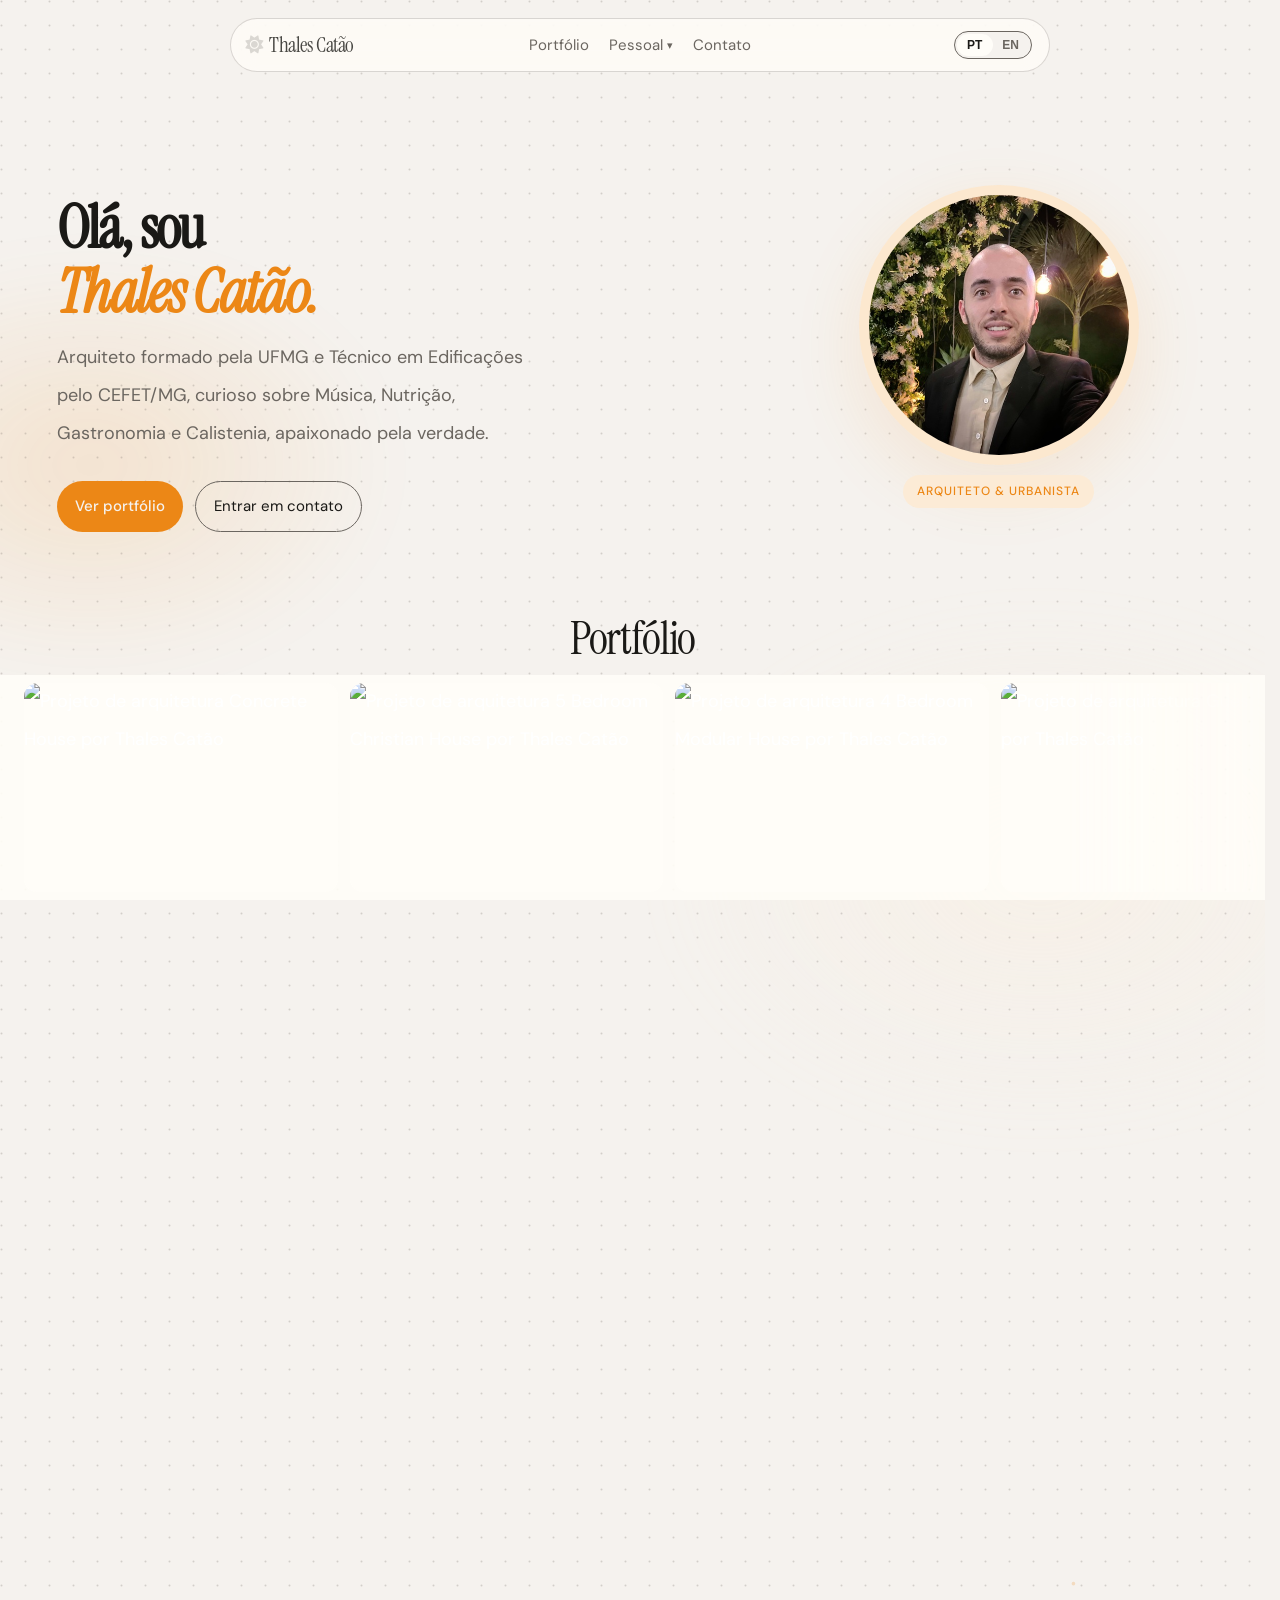
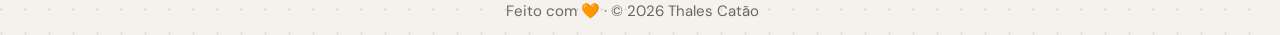
==== commit 40e3be3f: "Update index.html" ====
--- a/index.html
+++ b/index.html
@@ -328,11 +328,11 @@
       height: var(--portfolio-height);
       padding: 8px 0;
       overflow: visible;
-      background: color-mix(in srgb, var(--surface) 75%, transparent);
+      /* Sem backdrop-filter de propósito: a altura do painel muda a cada quadro da rolagem e o blur
+         seria refeito toda vez, o que pesa em notebook na bateria. O fundo a 90% compensa. */
+      background: color-mix(in srgb, var(--surface) 90%, transparent);
       border: 0;
       box-shadow: none;
-      backdrop-filter: blur(12px) saturate(1.6);
-      -webkit-backdrop-filter: blur(12px) saturate(1.6);
       transition: height 1.8s cubic-bezier(.16, 1, .3, 1), top 1.8s cubic-bezier(.16, 1, .3, 1);
     }
 
@@ -901,15 +901,6 @@
       .portfolio-description.is-visible {
         transition: opacity .65s ease;
       }
-    }
-
-    /* Desempenho (todas as telas): a altura do painel sticky muda a cada quadro da rolagem,
-       e o backdrop-filter obriga o navegador a refazer o blur toda vez, o que pesa em notebook
-       na bateria. O fundo mais opaco compensa a falta do vidro fosco. */
-    .portfolio-sticky {
-      background: color-mix(in srgb, var(--surface) 90%, transparent);
-      backdrop-filter: none;
-      -webkit-backdrop-filter: none;
     }
 
     @media (max-width: 420px) {
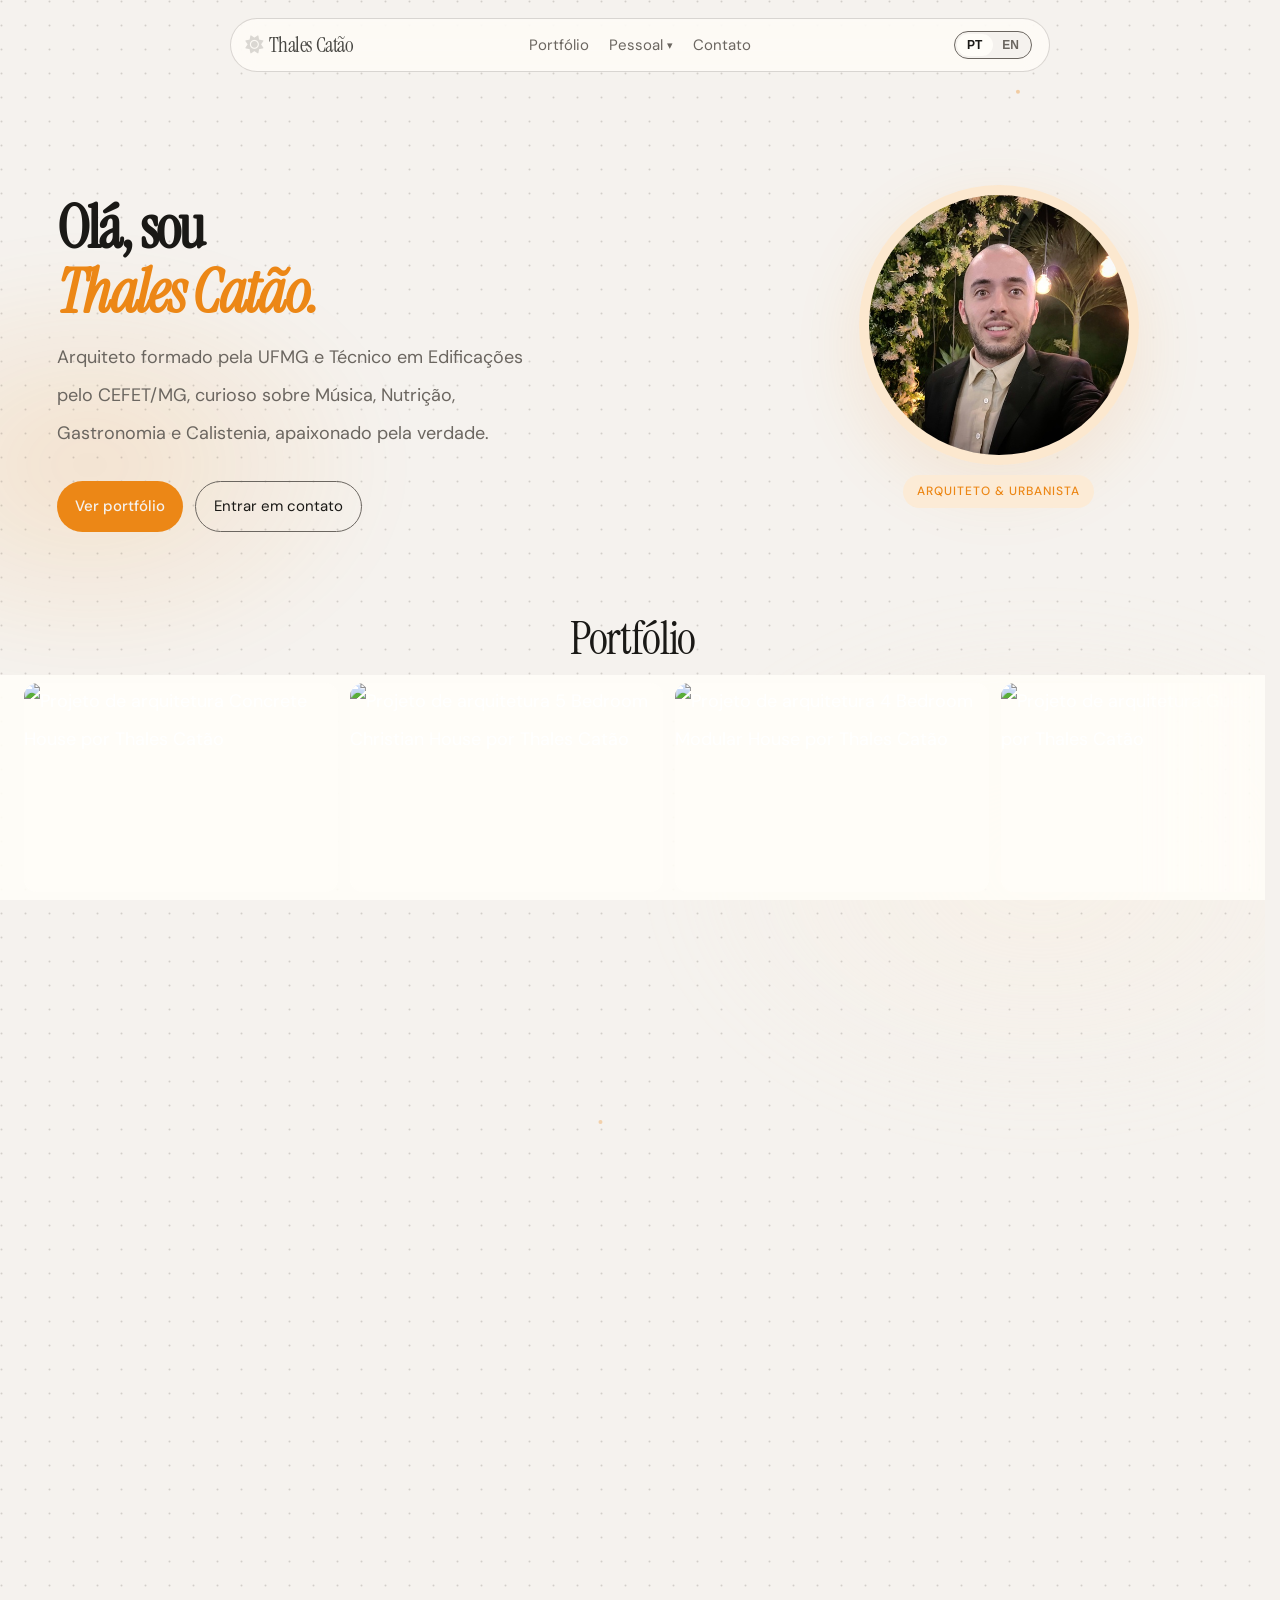
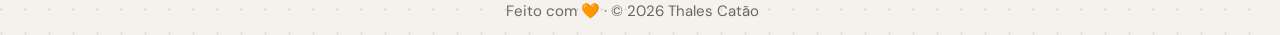
==== commit 149a5fb5: "Update index.html" ====
--- a/index.html
+++ b/index.html
@@ -386,12 +386,12 @@
     .portfolio-sticky { touch-action: pan-y; }
     .portfolio-scroll-stage { touch-action: pan-y; }
 
-    /* Fade das bordas: máscara de 200px nas duas pontas do track, sem camada de cor por cima
+    /* Fade das bordas: máscara proporcional (12% da largura) nas duas pontas do track, sem camada de cor por cima
        (assim não há banding). O tamanho do fade é animado em JS (setupPortfolioEdgeFadesAndKeys)
        e não por @property, porque o Safari não faz transição da máscara. */
     .portfolio-track {
-      --portfolio-fade-left: 200px;
-      --portfolio-fade-right: 200px;
+      --portfolio-fade-left: 12%;
+      --portfolio-fade-right: 12%;
       -webkit-mask-image: linear-gradient(to right, transparent 0, #000 var(--portfolio-fade-left), #000 calc(100% - var(--portfolio-fade-right)), transparent 100%);
       mask-image: linear-gradient(to right, transparent 0, #000 var(--portfolio-fade-left), #000 calc(100% - var(--portfolio-fade-right)), transparent 100%);
     }
@@ -399,8 +399,8 @@
        O tamanho real do fade é gravado inline pelo JS, para poder animar. */
     @media (max-width: 768px) and (orientation: portrait) {
       .portfolio-track {
-        --portfolio-fade-left: 0px;
-        --portfolio-fade-right: 0px;
+        --portfolio-fade-left: 0%;
+        --portfolio-fade-right: 0%;
         -webkit-mask-image: none;
         mask-image: none;
       }
@@ -454,6 +454,12 @@
 
     #portfolio.has-selection .portfolio-card {
       flex-basis: var(--portfolio-selected-card-width);
+    }
+
+    .portfolio-card-media {
+      position: relative;
+      width: 100%;
+      flex-shrink: 0;
     }
 
     .portfolio-card-image {
@@ -560,31 +566,55 @@
 
     .portfolio-feature-counter {
       position: absolute;
-      z-index: 2;
+      z-index: 3;
       left: 50%;
       right: auto;
-      bottom: 14px;
+      bottom: 3px;
       transform: translateX(-50%);
       display: flex;
       align-items: center;
       justify-content: center;
-      gap: 6px;
+      gap: 0;
       padding: 0;
       background: none;
-      pointer-events: none;
     }
     .portfolio-feature-dot {
-      width: 5px;
-      height: 5px;
-      border-radius: 50%;
+      display: flex;
+      align-items: center;
+      justify-content: center;
+      padding: 9px 3px;
+      border: 0;
+      background: transparent;
+      cursor: pointer;
+      -webkit-tap-highlight-color: transparent;
+    }
+    .portfolio-feature-dot::after {
+      content: '';
+      display: block;
+      width: 6px;
+      height: 6px;
+      border-radius: 999px;
       background: rgba(255, 255, 255, .75);
       box-shadow: 0 1px 4px rgba(0, 0, 0, .55), 0 0 0 1px rgba(0, 0, 0, .18);
-      transition: width .35s cubic-bezier(.16, 1, .3, 1), background .35s ease;
-    }
-    .portfolio-feature-dot.is-active {
-      width: 14px;
-      border-radius: 999px;
+      transition: width .35s cubic-bezier(.16, 1, .3, 1), background .25s ease, transform .2s ease;
+    }
+    @media (hover: hover) {
+      .portfolio-feature-dot:hover::after {
+        background: rgba(255, 255, 255, .95);
+        transform: scale(1.15);
+      }
+    }
+    .portfolio-feature-dot.is-active::after {
+      width: 15px;
       background: #fff;
+      transform: none;
+    }
+    .portfolio-feature-dot:focus-visible {
+      outline: none;
+    }
+    .portfolio-feature-dot:focus-visible::after {
+      outline: 2px solid var(--accent);
+      outline-offset: 2px;
     }
 
     .portfolio-feature-info {
@@ -853,12 +883,7 @@
       #portfolio.has-selection .portfolio-feature {
         display: none !important;
       }
-      #portfolio.has-selection .portfolio-card-image {
-        flex-shrink: 0;
-      }
       #portfolio.has-selection .portfolio-feature-arrow {
-        top: 0;
-        height: var(--portfolio-image-height, calc(var(--portfolio-card-width) / 1.5));
         font-size: 22px;
       }
       #portfolio.has-selection .portfolio-feature-prev {
@@ -868,19 +893,17 @@
         padding-right: 9px;
       }
       #portfolio.has-selection .portfolio-feature-counter {
-        top: var(--portfolio-counter-top, calc(var(--portfolio-card-width) / 1.5 - 10px));
-        bottom: auto;
-        left: 50%;
-        right: auto;
-        transform: translateX(-50%);
-        gap: 5px;
+        bottom: 0;
       }
       #portfolio.has-selection .portfolio-feature-dot {
+        padding: 6px 3px;
+      }
+      #portfolio.has-selection .portfolio-feature-dot::after {
         width: 4px;
         height: 4px;
         box-shadow: 0 1px 3px rgba(0, 0, 0, .45);
       }
-      #portfolio.has-selection .portfolio-feature-dot.is-active {
+      #portfolio.has-selection .portfolio-feature-dot.is-active::after {
         width: 11px;
       }
       .portfolio-feature-link { max-width: 100%; margin-top: 14px; overflow-wrap: anywhere; }
@@ -1248,17 +1271,20 @@
       }
 
       .portfolio-feature-counter {
-        bottom: 6px;
-        gap: 5px;
+        bottom: 0;
       }
 
       .portfolio-feature-dot {
+        padding: 6px 3px;
+      }
+
+      .portfolio-feature-dot::after {
         width: 4px;
         height: 4px;
         box-shadow: 0 1px 3px rgba(0, 0, 0, .45);
       }
 
-      .portfolio-feature-dot.is-active {
+      .portfolio-feature-dot.is-active::after {
         width: 11px;
       }
     }
@@ -1531,6 +1557,18 @@
           }
           card.querySelector('.portfolio-feature-prev')?.setAttribute('aria-label', isEnglish ? 'Previous image' : 'Imagem anterior');
           card.querySelector('.portfolio-feature-next')?.setAttribute('aria-label', isEnglish ? 'Next image' : 'Próxima imagem');
+          const rememberedIndex = portfolioImageIndexByProject[projectId] ?? 0;
+          const counter = card.querySelector('.portfolio-feature-counter');
+          if (counter) {
+            counter.setAttribute('aria-label', isEnglish
+              ? `Image ${rememberedIndex + 1} of ${project.images.length}`
+              : `Imagem ${rememberedIndex + 1} de ${project.images.length}`);
+            counter.querySelectorAll('.portfolio-feature-dot').forEach((dot, i) => {
+              dot.setAttribute('aria-label', isEnglish
+                ? `Go to image ${i + 1} of ${project.images.length}`
+                : `Ir para a imagem ${i + 1} de ${project.images.length}`);
+            });
+          }
           const details = card.querySelector('.portfolio-card-details');
           if (details) {
             details.setAttribute('aria-label', isEnglish ? 'Project details' : 'Detalhes do projeto');
@@ -1571,21 +1609,23 @@
           : `Projeto de arquitetura ${localized.title} por Thales Catão`;
         const priority = index === 0 ? ' fetchpriority="high"' : '';
         const rememberedIndex = portfolioImageIndexByProject[projectId] ?? 0;
-        const dotsHTML = project.images.map((_, i) => `<i class="portfolio-feature-dot${i === rememberedIndex ? ' is-active' : ''}" aria-hidden="true"></i>`).join('');
+        const dotsHTML = project.images.map((_, i) => `<button class="portfolio-feature-dot${i === rememberedIndex ? ' is-active' : ''}" type="button" onclick="goToPortfolioImage(${i})" aria-label="${isEnglish ? `Go to image ${i + 1} of ${project.images.length}` : `Ir para a imagem ${i + 1} de ${project.images.length}`}" aria-current="${i === rememberedIndex ? 'true' : 'false'}"></button>`).join('');
 
         return `
           <article class="portfolio-card" role="listitem" data-project-card="${projectId}">
-            <button class="portfolio-card-image" type="button"
-              onclick="selectPortfolioProject('${projectId}')" aria-label="${viewLabel}: ${localized.title}">
-              <img src="${project.images[rememberedIndex]}" alt="${altText}" loading="${index < 3 ? 'eager' : 'lazy'}" decoding="async" draggable="false"${priority}>
-            </button>
-            <button class="portfolio-feature-arrow portfolio-feature-prev" type="button" onclick="stepPortfolioImage(-1)" aria-label="${isEnglish ? 'Previous image' : 'Imagem anterior'}" hidden>
-              <i class="fa-solid fa-chevron-left" aria-hidden="true"></i>
-            </button>
-            <button class="portfolio-feature-arrow portfolio-feature-next" type="button" onclick="stepPortfolioImage(1)" aria-label="${isEnglish ? 'Next image' : 'Próxima imagem'}" hidden>
-              <i class="fa-solid fa-chevron-right" aria-hidden="true"></i>
-            </button>
-            <span class="portfolio-feature-counter" aria-live="polite" aria-label="${isEnglish ? 'Image ' + (rememberedIndex + 1) + ' of ' + project.images.length : 'Imagem ' + (rememberedIndex + 1) + ' de ' + project.images.length}" hidden>${dotsHTML}</span>
+            <div class="portfolio-card-media">
+              <button class="portfolio-card-image" type="button"
+                onclick="selectPortfolioProject('${projectId}')" aria-label="${viewLabel}: ${localized.title}">
+                <img src="${project.images[rememberedIndex]}" alt="${altText}" loading="${index < 3 ? 'eager' : 'lazy'}" decoding="async" draggable="false"${priority}>
+              </button>
+              <button class="portfolio-feature-arrow portfolio-feature-prev" type="button" onclick="stepPortfolioImage(-1)" aria-label="${isEnglish ? 'Previous image' : 'Imagem anterior'}" hidden>
+                <i class="fa-solid fa-chevron-left" aria-hidden="true"></i>
+              </button>
+              <button class="portfolio-feature-arrow portfolio-feature-next" type="button" onclick="stepPortfolioImage(1)" aria-label="${isEnglish ? 'Next image' : 'Próxima imagem'}" hidden>
+                <i class="fa-solid fa-chevron-right" aria-hidden="true"></i>
+              </button>
+              <div class="portfolio-feature-counter" role="group" aria-label="${isEnglish ? 'Image ' + (rememberedIndex + 1) + ' of ' + project.images.length : 'Imagem ' + (rememberedIndex + 1) + ' de ' + project.images.length}" hidden>${dotsHTML}</div>
+            </div>
             <div class="portfolio-card-details" aria-label="${isEnglish ? 'Project details' : 'Detalhes do projeto'}">
               <span class="project-tag">${localized.typology}</span>
               <h3>${localized.title}</h3>
@@ -1849,8 +1889,6 @@
         // faria a altura do .hero variar durante a rolagem. Só muda em resize/orientação/idioma.
         if (isMobile) setCssVar(document.documentElement, '--portfolio-initial-height', `${initialHeight.toFixed(1)}px`);
         setCssVar(section, '--portfolio-card-width', `${cardWidth.toFixed(1)}px`);
-        setCssVar(section, '--portfolio-image-height', `${(cardWidth / 1.5).toFixed(1)}px`);
-        setCssVar(section, '--portfolio-counter-top', `${(cardWidth / 1.5 - 10).toFixed(1)}px`); // dots sit 6px above bottom of image
         setCssVar(section, '--portfolio-description-opacity', descriptionOpacity.toFixed(3));
         if (isMobile) {
           const compactTop = viewportHeight - initialHeight;
@@ -2075,7 +2113,9 @@
       const counter = card.querySelector('.portfolio-feature-counter');
       if (counter) {
         counter.querySelectorAll('.portfolio-feature-dot').forEach((dot, i) => {
-          dot.classList.toggle('is-active', i === activePortfolioImageIndex);
+          const active = i === activePortfolioImageIndex;
+          dot.classList.toggle('is-active', active);
+          dot.setAttribute('aria-current', active ? 'true' : 'false');
         });
         counter.setAttribute('aria-label', lang === 'en'
           ? `Image ${activePortfolioImageIndex + 1} of ${project.images.length}`
@@ -2479,6 +2519,15 @@
       updatePortfolioFeature();
     };
 
+    window.goToPortfolioImage = function (index) {
+      if (!activePortfolioProjectId) return;
+      const project = projectsData[activePortfolioProjectId];
+      if (index < 0 || index >= project.images.length || index === activePortfolioImageIndex) return;
+      activePortfolioImageIndex = index;
+      portfolioImageIndexByProject[activePortfolioProjectId] = activePortfolioImageIndex;
+      updatePortfolioFeature();
+    };
+
     document.addEventListener('keydown', event => {
       if (!activePortfolioProjectId || event.altKey || event.ctrlKey || event.metaKey) return;
       if (event.key === 'Escape') {
@@ -2719,7 +2768,7 @@
       track.addEventListener('pointerdown', event => {
         if (event.pointerType === 'mouse') stopPortfolioTrackFollow();
         if (event.pointerType !== 'mouse' || event.button !== 0) return;
-        if (event.target.closest('.portfolio-feature-arrow, a[href]')) return;
+        if (event.target.closest('.portfolio-feature-arrow, .portfolio-feature-counter, a[href]')) return;
         // Selected image has its own swipe (left/right = change photo), not track scroll.
         if (event.target.closest('.portfolio-card.is-selected .portfolio-card-image')) return;
         cancelMobileTrackSnap();
@@ -3230,7 +3279,7 @@
       // O tamanho do fade é interpolado em JS: a cada quadro anda ~3,5% do caminho até o alvo
       // (constante de tempo de ~0,5 s; ~1,4 s para chegar a 95%). A transição CSS da máscara
       // (@property) não anima no Safari, e o fade aparecia de repente.
-      const FADE_MAX = 200;
+      const FADE_MAX = 12; // percentage of track/viewport width
       let currentLeft = 0;
       let currentRight = FADE_MAX;
       let targetLeft = 0;
@@ -3245,10 +3294,10 @@
         const ease = 1 - Math.pow(0.965, dt); // ~3.5% per frame = very slow
         currentLeft += (targetLeft - currentLeft) * ease;
         currentRight += (targetRight - currentRight) * ease;
-        if (Math.abs(targetLeft - currentLeft) < 0.5) currentLeft = targetLeft;
-        if (Math.abs(targetRight - currentRight) < 0.5) currentRight = targetRight;
-        track.style.setProperty('--portfolio-fade-left', currentLeft.toFixed(1) + 'px');
-        track.style.setProperty('--portfolio-fade-right', currentRight.toFixed(1) + 'px');
+        if (Math.abs(targetLeft - currentLeft) < 0.03) currentLeft = targetLeft;
+        if (Math.abs(targetRight - currentRight) < 0.03) currentRight = targetRight;
+        track.style.setProperty('--portfolio-fade-left', currentLeft.toFixed(2) + '%');
+        track.style.setProperty('--portfolio-fade-right', currentRight.toFixed(2) + '%');
         if (currentLeft !== targetLeft || currentRight !== targetRight) {
           fadeRaf = requestAnimationFrame(animateFade);
         } else {
@@ -3269,8 +3318,8 @@
           // First load: snap to the right values, no animation.
           currentLeft = targetLeft;
           currentRight = targetRight;
-          track.style.setProperty('--portfolio-fade-left', currentLeft.toFixed(1) + 'px');
-          track.style.setProperty('--portfolio-fade-right', currentRight.toFixed(1) + 'px');
+          track.style.setProperty('--portfolio-fade-left', currentLeft.toFixed(2) + '%');
+          track.style.setProperty('--portfolio-fade-right', currentRight.toFixed(2) + '%');
           fadeInitialized = true;
           return;
         }
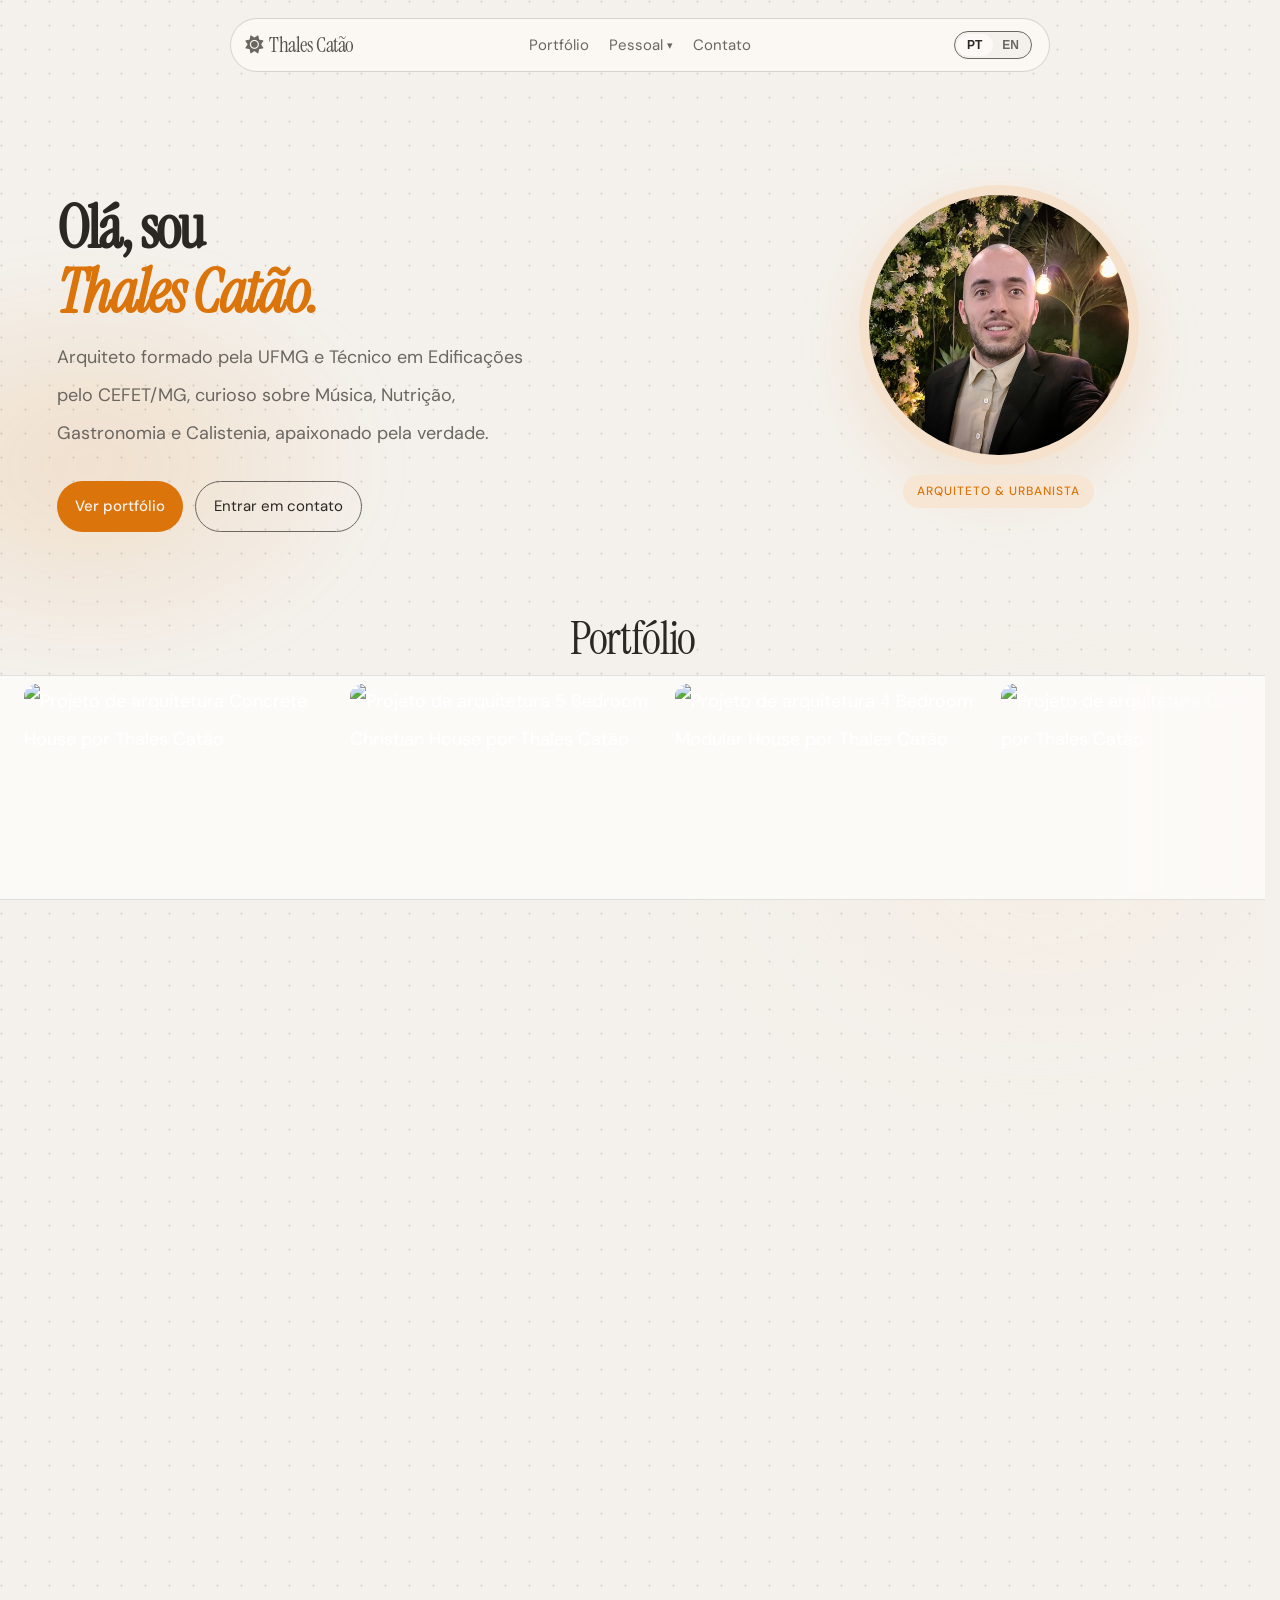
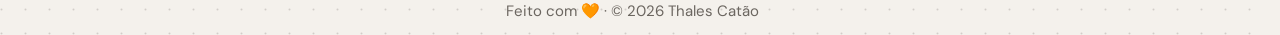
==== commit 451be894: "y" ====
--- a/index.html
+++ b/index.html
@@ -116,6 +116,12 @@
     href="https://fonts.googleapis.com/css2?family=Instrument+Serif:ital@0;1&family=DM+Sans:wght@300;400;500&display=swap"
     rel="stylesheet" />
   <link rel="stylesheet" href="https://cdnjs.cloudflare.com/ajax/libs/font-awesome/6.5.0/css/all.min.css" />
+  <script>
+    try {
+      var t = localStorage.getItem('siteTheme');
+      if (t === 'dark' || t === 'light') document.documentElement.setAttribute('data-theme', t);
+    } catch (e) { }
+  </script>
   <link rel="stylesheet" href="global.css" />
   <style>
     :root {
@@ -240,7 +246,7 @@
     }
 
     .btn-primary:hover {
-      background: color-mix(in srgb, var(--accent) 80%, #fff);
+      background: color-mix(in srgb, var(--accent) 88%, var(--text));
       transform: translateY(-1px);
     }
 
@@ -329,9 +335,11 @@
       padding: 8px 0;
       overflow: visible;
       /* Sem backdrop-filter de propósito: a altura do painel muda a cada quadro da rolagem e o blur
-         seria refeito toda vez, o que pesa em notebook na bateria. O fundo a 90% compensa. */
-      background: color-mix(in srgb, var(--surface) 90%, transparent);
+         seria refeito toda vez, o que pesa em notebook na bateria. */
+      background: var(--surface);
       border: 0;
+      border-top: 0.5px solid color-mix(in srgb, var(--muted) 18%, transparent);
+      border-bottom: 0.5px solid color-mix(in srgb, var(--muted) 18%, transparent);
       box-shadow: none;
       transition: height 1.8s cubic-bezier(.16, 1, .3, 1), top 1.8s cubic-bezier(.16, 1, .3, 1);
     }
@@ -2894,6 +2902,7 @@
       const isPaused = () => !!(
         mobilePortrait.matches ||
         activePortfolioProjectId ||
+        windowScrollAnimationId ||
         track.classList.contains('is-dragging') ||
         track.classList.contains('is-snapping') ||
         track.classList.contains('is-image-swiping') ||
@@ -2922,36 +2931,39 @@
         const dtSec = Math.min(0.05, Math.max(0.0001, (now - lastTime) / 1000));
         lastTime = now;
 
-        const targetVel = computeTargetVel();
+        const max = Math.max(0, track.scrollWidth - track.clientWidth);
+        const rawTargetVel = computeTargetVel();
+        const atWall = max <= 0 ||
+          (track.scrollLeft <= 0.5 && rawTargetVel <= 0) ||
+          (track.scrollLeft >= max - 0.5 && rawTargetVel >= 0);
+        const targetVel = atWall ? 0 : rawTargetVel;
         const slowing = Math.abs(targetVel) < Math.abs(smoothVel);
         const tau = slowing ? TAU_DECEL : TAU_ACCEL;
         const alpha = 1 - Math.exp(-dtSec / tau);
         smoothVel += (targetVel - smoothVel) * alpha;
         if (Math.abs(smoothVel) < 0.08 && Math.abs(targetVel) < 0.08) smoothVel = 0;
 
-        const drifting = !isPaused() && smoothVel !== 0;
+        const drifting = !isPaused() && !atWall && smoothVel !== 0;
         track.classList.toggle('is-edge-drifting', drifting);
 
         if (drifting) {
-          const max = Math.max(0, track.scrollWidth - track.clientWidth);
-          if (max > 0) {
-            // Resync floating-point accumulator if scrollLeft moved externally
-            if (Math.abs(track.scrollLeft - lastAppliedScroll) > 1.5) {
-              virtualScroll = track.scrollLeft;
-            }
-            const next = Math.min(max, Math.max(0, virtualScroll + smoothVel * dtSec));
-            if ((next <= 0 && smoothVel < 0) || (next >= max && smoothVel > 0)) {
-              virtualScroll = next;
-              smoothVel = 0;
-            } else {
-              stopPortfolioTrackFollow();
-              virtualScroll = next;
-            }
-            track.scrollLeft = virtualScroll;
-            lastAppliedScroll = track.scrollLeft;
+          // Resync floating-point accumulator if scrollLeft moved externally
+          if (Math.abs(track.scrollLeft - lastAppliedScroll) > 1.5) {
+            virtualScroll = track.scrollLeft;
           }
-        } else if (isPaused()) {
-          smoothVel = 0;
+          const next = Math.min(max, Math.max(0, virtualScroll + smoothVel * dtSec));
+          if ((next <= 0 && smoothVel < 0) || (next >= max && smoothVel > 0)) {
+            virtualScroll = next;
+            smoothVel = 0;
+            track.classList.remove('is-edge-drifting');
+          } else {
+            stopPortfolioTrackFollow();
+            virtualScroll = next;
+          }
+          track.scrollLeft = virtualScroll;
+          lastAppliedScroll = track.scrollLeft;
+        } else {
+          if (atWall || isPaused()) smoothVel = 0;
           virtualScroll = track.scrollLeft;
           lastAppliedScroll = track.scrollLeft;
         }
@@ -3377,7 +3389,7 @@
       let horizontalIntent = false;
       let userMoved = false;
       let pointerActive = false;
-      let ignoreScroll = 0;
+      let lastAppliedScroll = null;
       let followUntil = 0;
       let running = false;
 
@@ -3460,10 +3472,8 @@
         const maxScroll = Math.max(0, track.scrollWidth - track.clientWidth);
         const next = Math.min(maxScroll, Math.max(0, track.scrollLeft + delta));
         if (Math.abs(next - track.scrollLeft) < 0.6) return;
-        ignoreScroll++;
-        const before = track.scrollLeft;
         track.scrollLeft = next;
-        if (Math.abs(track.scrollLeft - before) < 0.6) ignoreScroll = Math.max(0, ignoreScroll - 1);
+        lastAppliedScroll = track.scrollLeft;
       };
 
       const tick = () => {
@@ -3471,7 +3481,7 @@
           running = false;
           return;
         }
-        if (pointerActive || userMoved || activePortfolioProjectId || track.classList.contains('is-edge-drifting') || !focus) {
+        if (pointerActive || userMoved || activePortfolioProjectId || !focus) {
           focus = capture() || focus;
           rememberLayout();
           userMoved = false;
@@ -3494,10 +3504,11 @@
       };
 
       track.addEventListener('scroll', () => {
-        if (ignoreScroll > 0) {
-          ignoreScroll--;
+        if (lastAppliedScroll !== null && Math.abs(track.scrollLeft - lastAppliedScroll) < 1.5) {
+          lastAppliedScroll = null;
           return;
         }
+        lastAppliedScroll = null;
         if (activePortfolioProjectId) return;
         horizontalIntent = true;
         if (!pointerActive) {
--- a/global.css
+++ b/global.css
@@ -1,11 +1,11 @@
 :root {
   --font-sans: 'DM Sans', sans-serif;
   --font-serif: 'Instrument Serif', serif;
-  --bg: #f5f2ee;
-  --surface: #fffdf8;
-  --text: #1a1916;
+  --bg: #f4f1ec;
+  --surface: #fcfaf7;
+  --text: #2b2824;
   --muted: #6b6660;
-  --accent: #EC8716;
+  --accent: #db740a;
   --accent-lt: color-mix(in srgb, var(--accent) 15%, var(--surface));
   --glass-bg: color-mix(in srgb, var(--surface) 67%, transparent);
   --glass-blur: blur(24px);
@@ -22,6 +22,7 @@
     --surface: #252321;
     --text: #d8d5c6;
     --muted: #948f87;
+    --accent: #ec8716;
     --accent-lt: color-mix(in srgb, var(--accent) 15%, var(--bg));
   }
 }
@@ -31,14 +32,16 @@
   --surface: #252321;
   --text: #d8d5c6;
   --muted: #948f87;
+  --accent: #ec8716;
   --accent-lt: color-mix(in srgb, var(--accent) 15%, var(--bg));
 }
 
 html[data-theme="light"] {
-  --bg: #f5f2ee;
-  --surface: #fffdf8;
-  --text: #1a1916;
+  --bg: #f4f1ec;
+  --surface: #fcfaf7;
+  --text: #2b2824;
   --muted: #6b6660;
+  --accent: #db740a;
   --accent-lt: color-mix(in srgb, var(--accent) 15%, var(--surface));
 }
 
@@ -470,13 +473,13 @@
   display: flex;
   align-items: center;
   justify-content: center;
-  color: color-mix(in srgb, var(--surface) 75%, var(--muted) 25%);
+  color: var(--muted);
   font-size: 18px;
   transition: color 0.2s, transform 0.2s;
 }
 
 .theme-toggle-btn:hover {
-  color: color-mix(in srgb, var(--surface) 67%, var(--muted) 33%);
+  color: var(--text);
 }
 
 .theme-toggle-btn .icon-sun {
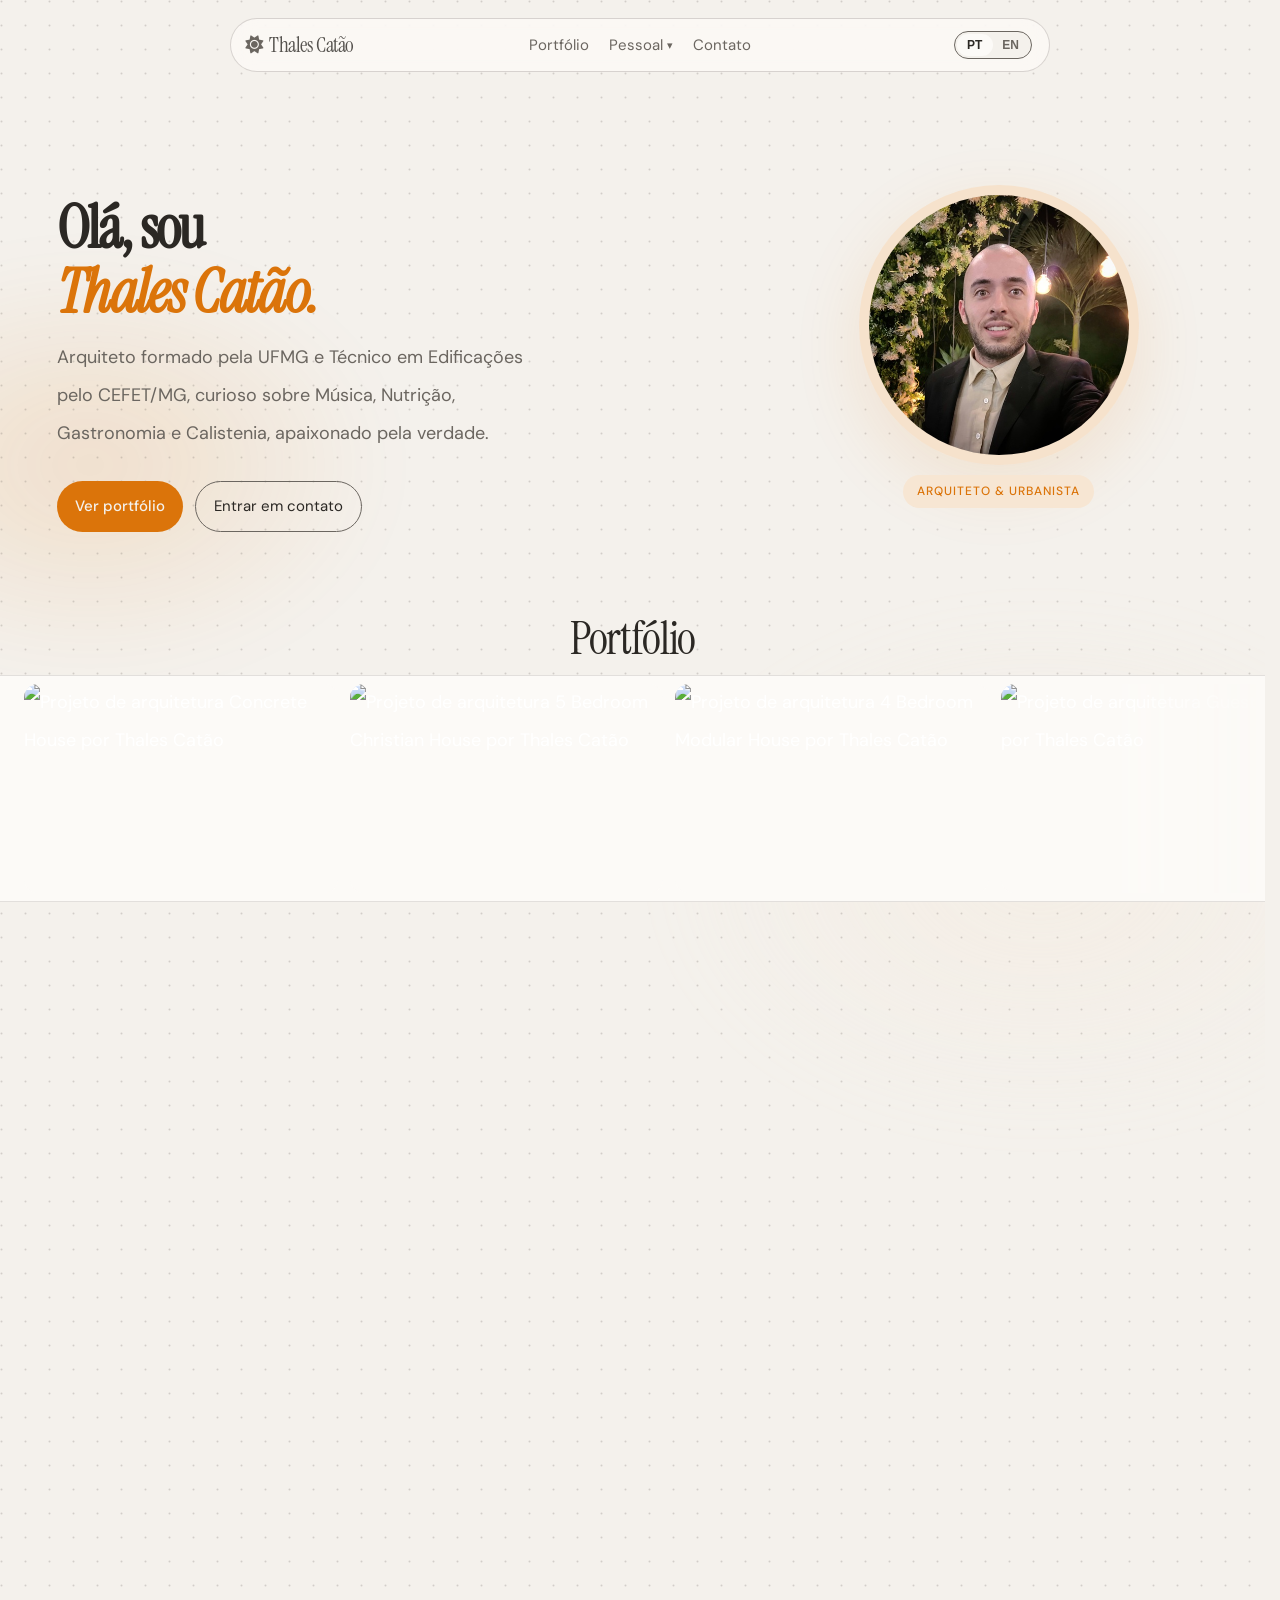
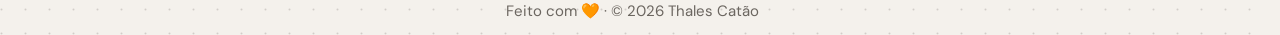
==== commit 5d0b80ca: "Update index.html" ====
--- a/index.html
+++ b/index.html
@@ -119,7 +119,14 @@
   <script>
     try {
       var t = localStorage.getItem('siteTheme');
-      if (t === 'dark' || t === 'light') document.documentElement.setAttribute('data-theme', t);
+      var base = localStorage.getItem('siteThemeBase');
+      var os = window.matchMedia('(prefers-color-scheme: dark)').matches ? 'dark' : 'light';
+      if (base && base !== os) {
+        localStorage.removeItem('siteTheme');
+        localStorage.removeItem('siteThemeBase');
+      } else if ((t === 'dark' || t === 'light') && t !== os) {
+        document.documentElement.setAttribute('data-theme', t);
+      }
     } catch (e) { }
   </script>
   <link rel="stylesheet" href="global.css" />
@@ -355,11 +362,13 @@
       height: auto;
       padding: 0 24px;
       overflow-x: auto;
+      overflow-y: hidden;
       overflow-anchor: none;
       scrollbar-width: none;
       overscroll-behavior-x: contain;
+      overscroll-behavior-y: auto;
+      touch-action: pan-x pan-y;
       user-select: none;
-      -webkit-overflow-scrolling: touch;
     }
 
     .portfolio-description {
@@ -852,6 +861,7 @@
         overflow-x: hidden;
         -webkit-overflow-scrolling: touch;
         scroll-snap-align: center;
+        scroll-snap-stop: always;
         scrollbar-width: thin;
       }
       #portfolio.has-selection .portfolio-card-details {
@@ -1718,6 +1728,19 @@
       if (el && el.style.getPropertyValue(name) !== '') el.style.removeProperty(name);
     }
 
+    // Altura da tela "pequena" (svh): a mesma que o CSS usa em todo o portfólio (100svh).
+    // No celular, window.innerHeight muda toda vez que a barra do navegador recolhe ou reaparece durante a
+    // rolagem, enquanto o CSS (svh) não muda. Com o JS medindo uma altura e o CSS outra, o painel fixo
+    // (sticky) era recalculado com números diferentes e "pulava". Medindo pela mesma unidade do CSS, os
+    // dois concordam e nada se mexe quando a barra recolhe. No desktop, svh == innerHeight (sem mudança).
+    const svhProbe = document.createElement('div');
+    svhProbe.setAttribute('aria-hidden', 'true');
+    svhProbe.style.cssText = 'position:fixed;top:0;left:0;width:0;height:100svh;visibility:hidden;pointer-events:none';
+    document.body.appendChild(svhProbe);
+    function stableViewportHeight() {
+      return svhProbe.offsetHeight || window.innerHeight;
+    }
+
     function setupPortfolioExpansion() {
       const section = document.getElementById('portfolio');
       const stage = section?.querySelector('.portfolio-scroll-stage');
@@ -1743,7 +1766,7 @@
           return;
         }
 
-        const viewportHeight = window.innerHeight;
+        const viewportHeight = stableViewportHeight();
         const isShortDesktop = !isMobile && viewportHeight <= 800;
         const navHeight = parseFloat(rootStyles.getPropertyValue('--nav-height')) || 54;
         const footerEl = document.querySelector('footer');
@@ -1810,8 +1833,8 @@
           ? expandedCardWidth
           : Math.max(110, Math.min(isShortDesktop ? 280 : 340, (rawInitialHeight - 16) * 1.5));
         const initialHeight = isMobile
-          ? Math.max(viewportHeight * .28, expandedCardWidth / 1.5 + 16)
-          : Math.max(rawInitialHeight, initialCardWidth / 1.5 + 16);
+          ? Math.max(viewportHeight * .28, expandedCardWidth / 1.5 + 18)
+          : Math.max(rawInitialHeight, initialCardWidth / 1.5 + 18);
         const selectedCardWidth = isMobile
           ? expandedCardWidth
           : isShortDesktop
@@ -2356,14 +2379,14 @@
       if (reducedMotion) {
         targetTop = window.scrollY + section.getBoundingClientRect().top - navHeight - headingOffset;
       } else {
-        const isShortDesktop = !mobileLayout && window.innerHeight <= 800;
+        const isShortDesktop = !mobileLayout && stableViewportHeight() <= 800;
         const footerEl = document.querySelector('footer');
         const sectionPadBottom = parseFloat(getComputedStyle(section).paddingBottom) || 0;
         const desktopFooterSpace = sectionPadBottom + (footerEl ? footerEl.getBoundingClientRect().height : 0);
         const desktopHeadingHeight = !mobileLayout ? (section.querySelector('.portfolio-heading')?.getBoundingClientRect().height || 36) : 0;
         const desktopDescHeight = !mobileLayout ? getMobilePortfolioDescriptionHeight(section) : 0;
-        const isUltraShortDesktop = !mobileLayout && window.innerHeight <= 540;
-        const descTopGap = isUltraShortDesktop ? 6 : Math.round(Math.min(24, Math.max(10, window.innerHeight * .035 - 4)));
+        const isUltraShortDesktop = !mobileLayout && stableViewportHeight() <= 540;
+        const descTopGap = isUltraShortDesktop ? 6 : Math.round(Math.min(24, Math.max(10, stableViewportHeight() * .035 - 4)));
         const descBottomGap = isUltraShortDesktop ? 8 : 12;
         const headerBlockHeight = desktopHeadingHeight + descTopGap + desktopDescHeight + descBottomGap;
         const effectiveHeadingOffset = mobileLayout
@@ -2371,7 +2394,7 @@
           : isUltraShortDesktop
             ? 20
             : isShortDesktop
-              ? Math.round(Math.min(52, Math.max(18, window.innerHeight * .075 - 10)))
+              ? Math.round(Math.min(52, Math.max(18, stableViewportHeight() * .075 - 10)))
               : 88;
         const baseHeaderSpace = mobileLayout
           ? (parseFloat(getComputedStyle(section).getPropertyValue('--portfolio-header-space')) || 84)
@@ -2400,13 +2423,13 @@
           : Math.max(18, Math.ceil(desktopFooterSpace + 6));
         const availableHeight = Math.max(
           isShortDesktop ? 150 : 260,
-          window.innerHeight - stickyTop - mobileFooterClearance
+          stableViewportHeight() - stickyTop - mobileFooterClearance
         );
         const panelPadding = (mobileLayout && keepSelection) ? 16 : (isShortDesktop ? 24 : 32);
         const unselectedStickyTop = navHeight + unselectedHeaderSpace;
         const shortDesktopTargetHeight = Math.min(
-          window.innerHeight * .45,
-          window.innerHeight - unselectedStickyTop - mobileFooterClearance - 12
+          stableViewportHeight() * .45,
+          stableViewportHeight() - unselectedStickyTop - mobileFooterClearance - 12
         );
         const expandedCardWidth = mobileLayout
           ? Math.max(120, Math.min(520, window.innerWidth * .86, (availableHeight - 32) * 1.5))
@@ -2426,7 +2449,7 @@
                 window.innerWidth * .58,
                 820,
                 (availableHeight - panelPadding) * 1.5,
-                (window.innerHeight - 328) * 1.5,
+                (stableViewportHeight() - 328) * 1.5,
                 window.innerWidth - 380
               ));
         const mobileDetailsHeight = mobileLayout && keepSelection ? getMobilePortfolioDetailsHeight(expandedCardWidth) : 0;
@@ -2438,14 +2461,14 @@
           : (keepSelection ? selectedCardWidth : expandedCardWidth) / 1.5 + panelPadding;
         const expandedStickyTop = mobileLayout
           ? (keepSelection
-              ? getMobileSelectedStickyTop(section, window.innerHeight, navHeight, expandedPanelHeight)
+              ? getMobileSelectedStickyTop(section, stableViewportHeight(), navHeight, expandedPanelHeight)
               : Math.max(stickyTop, Math.min(
-                  window.innerHeight - expandedPanelHeight - mobileFooterClearance,
-                  Math.round(window.innerHeight / 3 - expandedPanelHeight / 2)
+                  stableViewportHeight() - expandedPanelHeight - mobileFooterClearance,
+                  Math.round(stableViewportHeight() / 3 - expandedPanelHeight / 2)
                 )))
           : stickyTop;
         const stageTop = window.scrollY + stage.getBoundingClientRect().top;
-        const maxScroll = Math.max(0, document.documentElement.scrollHeight - window.innerHeight);
+        const maxScroll = Math.max(0, document.documentElement.scrollHeight - stableViewportHeight());
         const rawTargetTop = stageTop + stage.offsetHeight - expandedStickyTop - expandedPanelHeight;
         targetTop = mobileLayout ? rawTargetTop : Math.min(maxScroll, rawTargetTop);
 
@@ -2664,6 +2687,7 @@
           targetIndex = Math.max(0, startIndex - 1);
         }
       }
+      targetIndex = Math.max(0, Math.min(cards.length - 1, Math.max(startIndex - 1, Math.min(startIndex + 1, targetIndex))));
 
       const targetCard = cards[targetIndex];
       const cardRect = targetCard.getBoundingClientRect();
@@ -3145,7 +3169,7 @@
           touchLastTime = now;
         }
         if (!touchDragging) {
-          if (Math.abs(dx) > 8 && Math.abs(dx) > Math.abs(dy)) {
+          if (Math.abs(dx) > 12 && Math.abs(dx) > Math.abs(dy) * 1.5) {
             touchDragging = true;
             track.classList.add('is-dragging', 'is-outside-dragging');
             stopPortfolioTrackFollow();
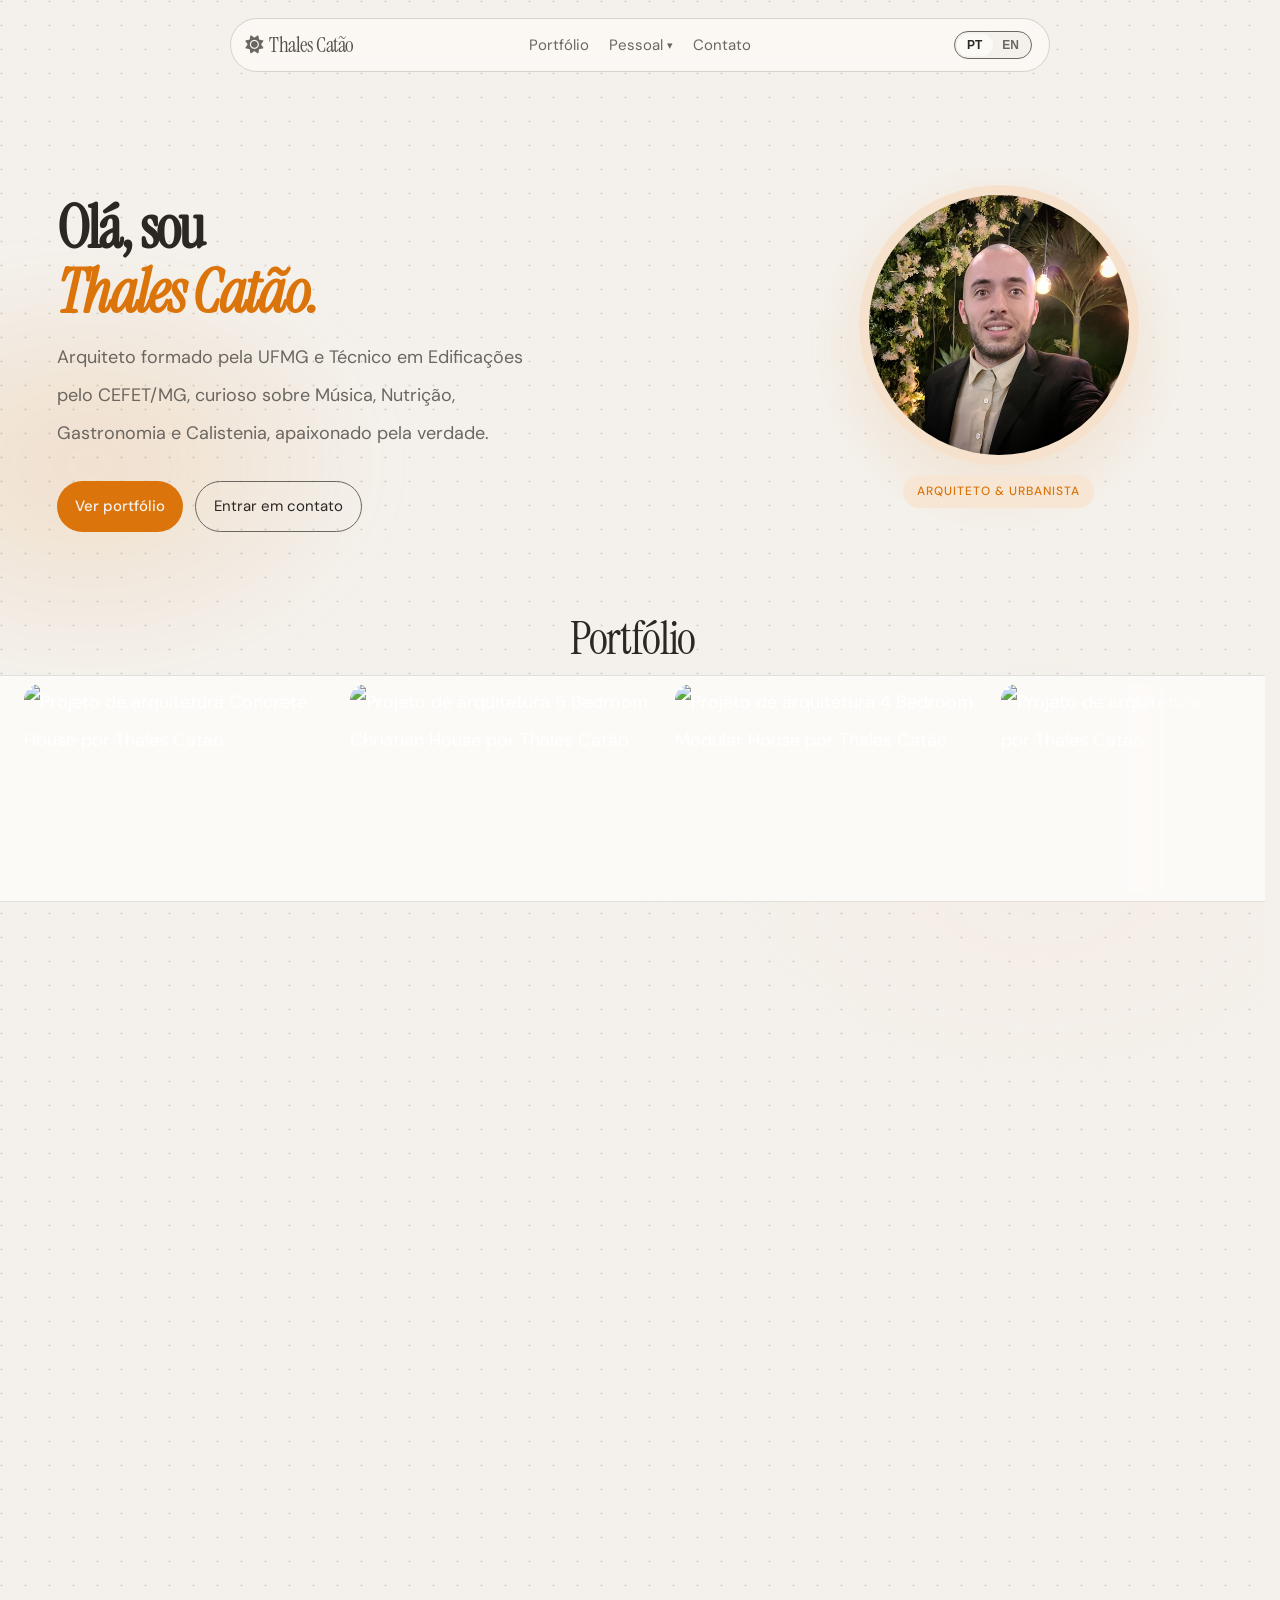
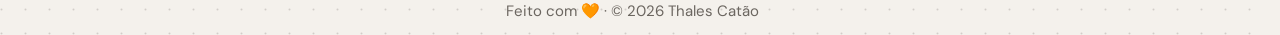
==== commit 24d0ae5e: "Update index.html" ====
--- a/index.html
+++ b/index.html
@@ -450,7 +450,7 @@
       min-width: 0;
       position: relative;
       overflow: hidden;
-      border-radius: 14px;
+      border-radius: 15px;
       background: var(--surface);
       box-shadow: none;
       transition: flex-basis 1.8s cubic-bezier(.16, 1, .3, 1);
@@ -476,16 +476,21 @@
     .portfolio-card-media {
       position: relative;
       width: 100%;
-      flex-shrink: 0;
+      aspect-ratio: 3 / 2;
+      flex: 0 0 auto;
+      overflow: hidden;
+      border-radius: inherit;
     }
 
     .portfolio-card-image {
       position: relative;
       display: block;
       width: 100%;
+      height: 100%;
       aspect-ratio: 3 / 2;
       padding: 0;
       border: 0;
+      border-radius: inherit;
       overflow: hidden;
       background: var(--surface);
       cursor: pointer;
@@ -796,15 +801,15 @@
         --portfolio-mobile-top: calc(100svh - var(--portfolio-height));
         --portfolio-description-opacity: 0;
         scroll-margin-top: calc(var(--nav-height) + var(--portfolio-heading-offset));
-        padding-bottom: 48px;
+        padding-bottom: 0;
       }
 
       .portfolio-heading {
         position: sticky;
-        top: var(--portfolio-mobile-heading-top, max(calc(var(--nav-height) + 16px), calc(var(--portfolio-mobile-top) - 52px)));
+        top: var(--portfolio-mobile-heading-top, max(calc(var(--nav-height) + 12px), calc(var(--portfolio-mobile-top) - 54px)));
         z-index: 5;
         padding-top: 6px;
-        padding-bottom: 14px;
+        padding-bottom: 12px;
         margin-bottom: 0;
         background: transparent;
       }
@@ -816,7 +821,7 @@
         min-height: 0;
         display: flex;
         flex-direction: column;
-        padding: 8px 0;
+        padding: 9px 0;
         overflow: visible;
         transition: none;
       }
@@ -856,13 +861,19 @@
         flex: 0 0 var(--portfolio-card-width);
         flex-direction: column;
         width: var(--portfolio-card-width);
-        max-height: calc(100svh - var(--nav-height) - 18px);
+        max-height: 100%;
         overflow-y: auto;
         overflow-x: hidden;
         -webkit-overflow-scrolling: touch;
         scroll-snap-align: center;
         scroll-snap-stop: always;
-        scrollbar-width: thin;
+        scrollbar-width: none;
+      }
+      #portfolio.has-selection .portfolio-card::-webkit-scrollbar {
+        display: none;
+      }
+      #portfolio.has-selection.selection-animating .portfolio-card {
+        overflow-y: hidden;
       }
       #portfolio.has-selection .portfolio-card-details {
         display: block;
@@ -927,7 +938,7 @@
       .portfolio-feature-link { max-width: 100%; margin-top: 14px; overflow-wrap: anywhere; }
       .portfolio-description {
         display: block;
-        top: calc(100% + clamp(24px, 5svh, 44px));
+        top: calc(100% + clamp(18px, 3.5svh, 30px));
         bottom: auto;
         width: calc(100% - 36px);
         max-width: 360px;
@@ -1387,6 +1398,7 @@
         'proj1': 'Concrete House', 'proj2': '5 Bedroom Christian House',
         'proj3': '4 Bedroom Modular House', 'proj4': 'Guest House',
         'proj5': 'Gym', 'proj6': 'Tiny Cabin',
+        'proj7': 'Technical Drawings',
         'port.desc': 'Projetos de concepção autoral, com partido arquitetônico claro, centrados na experiência humana, modularidade de construção, modelagem BIM e renderização impactante.'
       },
       en: {
@@ -1397,6 +1409,7 @@
         'proj1': 'Concrete House', 'proj2': '5 Bedroom Christian House',
         'proj3': '4 Bedroom Modular House', 'proj4': 'Guest House',
         'proj5': 'Gym', 'proj6': 'Tiny Cabin',
+        'proj7': 'Technical Drawings',
         'port.desc': 'Authorial architectural projects with a clear design concept, centered on the human experience, construction modularity, BIM modeling, poetic and impactful visualization.'
       }
     };
@@ -1543,10 +1556,28 @@
           typology: "Residential / Minimalist",
           desc: "<p>Self-sufficient minimalist cabin designed for maximum spatial efficiency and integration with the surrounding natural landscape. The modular construction combines lightweight timber framing, prefabricated panels, and expansive glazing, offering thermal comfort and visual connection to the forest.</p>"
         }
+      },
+      proj7: {
+        behance: "https://www.behance.net/gallery/258985599/Technical-Drawings",
+        images: [
+          "https://mir-s3-cdn-cf.behance.net/project_modules/1400_webp/600951258985599.6b06160312702.png",
+          "https://mir-s3-cdn-cf.behance.net/project_modules/1400_webp/3b03b4258985599.6b06160312b1b.png",
+          "https://mir-s3-cdn-cf.behance.net/project_modules/1400_webp/7ba437258985599.6b06160312ebf.png"
+        ],
+        pt: {
+          title: "Technical Drawings",
+          typology: "Documentação",
+          desc: "<p>Coleção de pranchas técnicas e projetos de aprovação desenvolvidos em ArchiCAD, sem foco em renderizações chamativas, mas na clareza gráfica, diagramação e organização precisa da informação arquitetônica para leitura e impressão.</p>"
+        },
+        en: {
+          title: "Technical Drawings",
+          typology: "Documentation",
+          desc: "<p>A collection of technical sheets and permit drawings developed in ArchiCAD that skip pretty renderings to focus on graphic clarity, page layout, and the precise organization of architectural information for reading and print.</p>"
+        }
       }
     };
 
-    const portfolioProjectOrder = ['proj1', 'proj2', 'proj3', 'proj4', 'proj5', 'proj6'];
+    const portfolioProjectOrder = ['proj1', 'proj2', 'proj3', 'proj4', 'proj5', 'proj6', 'proj7'];
 
     function renderPortfolioCards(lang) {
       const track = document.getElementById('portfolio-track');
@@ -1696,16 +1727,51 @@
       return headingHeight + 20;
     }
 
-    function getMobileSelectedStickyTop(section, viewportHeight, navHeight, expandedPanelHeight) {
-      const headingHeight = section?.querySelector('.portfolio-heading')?.getBoundingClientRect().height || 52;
-      const headingGap = 12;
-      const usableHeight = viewportHeight - navHeight;
-      const freeSpace = usableHeight - (headingHeight + headingGap + expandedPanelHeight);
-      if (freeSpace >= 30) {
-        const topMargin = Math.round(freeSpace * 0.48);
-        return navHeight + topMargin + headingHeight + headingGap;
-      }
-      return Math.max(navHeight + 12, viewportHeight - expandedPanelHeight - 15);
+    function getMobilePortfolioLayout(section, viewportHeight, navHeight, selected) {
+      const footerEl = document.querySelector('footer');
+      const footerHeight = footerEl ? footerEl.getBoundingClientRect().height : 36;
+      const headingHeight = section?.querySelector('.portfolio-heading')?.getBoundingClientRect().height || 48;
+      const descHeight = getMobilePortfolioDescriptionHeight(section);
+      const headingGap = 6;
+      const descGap = Math.round(Math.min(30, Math.max(18, viewportHeight * 0.035)));
+      const panelPadding = selected ? 21 : 24;
+      const usableHeight = Math.max(240, viewportHeight - navHeight - footerHeight);
+      const baseCardWidth = Math.max(120, Math.min(520, window.innerWidth * 0.86));
+
+      if (!selected) {
+        const maxUnselectedImageH = Math.max(
+          120,
+          usableHeight - headingHeight - headingGap - panelPadding - descGap - descHeight - 24
+        );
+        const cardWidth = Math.max(120, Math.min(baseCardWidth, maxUnselectedImageH * 1.5));
+        const panelHeight = cardWidth / 1.5 + panelPadding;
+        const groupHeight = headingHeight + headingGap + panelHeight + descGap + descHeight;
+        const freeSpace = Math.max(0, usableHeight - groupHeight);
+        const topMargin = Math.round(freeSpace * 0.44);
+        const stickyTop = navHeight + topMargin + headingHeight + headingGap;
+        return { cardWidth, panelHeight, stickyTop, canShowHeading: true, headingGap, panelPadding };
+      }
+
+      const maxSelectedPanelH = Math.max(240, usableHeight - 12);
+      let cardWidth = baseCardWidth;
+      let detailsHeight = getMobilePortfolioDetailsHeight(cardWidth);
+      if (cardWidth / 1.5 + panelPadding + detailsHeight > maxSelectedPanelH) {
+        const fittedWidth = Math.max(
+          240,
+          Math.min(baseCardWidth, (maxSelectedPanelH - panelPadding - detailsHeight) * 1.5)
+        );
+        if (fittedWidth < cardWidth - 1) {
+          cardWidth = fittedWidth;
+          detailsHeight = getMobilePortfolioDetailsHeight(cardWidth);
+        }
+      }
+      const panelHeight = Math.min(maxSelectedPanelH, cardWidth / 1.5 + panelPadding + detailsHeight);
+      const freeWithHeading = usableHeight - (headingHeight + headingGap + panelHeight);
+      const canShowHeading = freeWithHeading >= 24;
+      const stickyTop = canShowHeading
+        ? navHeight + Math.round(freeWithHeading * 0.48) + headingHeight + headingGap
+        : navHeight + Math.max(6, Math.round(Math.max(0, usableHeight - panelHeight) * 0.5));
+      return { cardWidth, panelHeight, stickyTop, canShowHeading, headingGap, panelPadding };
     }
 
     function getMobilePortfolioDescriptionHeight(section) {
@@ -1804,25 +1870,26 @@
           removeCssVar(section, '--portfolio-header-space');
         }
         const headingStickyTop = navHeight + headingOffset;
-        const mobileHeaderClearance = isMobile ? getMobilePortfolioHeaderClearance(section) : 0;
-        const stickyTop = isMobile
-          ? (selected ? navHeight + 8 : Math.max(navHeight + headerSpace, navHeight + 24 + mobileHeaderClearance))
-          : navHeight + headerSpace;
+        const mobilePlan = isMobile ? getMobilePortfolioLayout(section, viewportHeight, navHeight, selected) : null;
+        const mobileUnselectedPlan = isMobile && selected
+          ? getMobilePortfolioLayout(section, viewportHeight, navHeight, false)
+          : mobilePlan;
+        const stickyTop = isMobile ? mobilePlan.stickyTop : navHeight + headerSpace;
         const mobileFooterClearance = isMobile
-          ? (selected ? 16 : getMobilePortfolioDescriptionHeight(section) + 54)
+          ? 18
           : Math.max(18, Math.ceil(desktopFooterSpace + 6));
         const availableHeight = Math.max(
           isShortDesktop ? 150 : 260,
           viewportHeight - stickyTop - mobileFooterClearance
         );
-        const panelPadding = (isMobile && selected) ? 16 : (isShortDesktop ? 24 : 32);
+        const panelPadding = isMobile ? mobilePlan.panelPadding : (isShortDesktop ? 24 : 32);
         const unselectedStickyTop = navHeight + unselectedHeaderSpace;
         const shortDesktopTargetHeight = Math.min(
           viewportHeight * .45,
           viewportHeight - unselectedStickyTop - mobileFooterClearance - 12
         );
         const expandedCardWidth = isMobile
-          ? Math.max(120, Math.min(520, window.innerWidth * .86, (availableHeight - 32) * 1.5))
+          ? mobileUnselectedPlan.cardWidth
           : isShortDesktop
             ? Math.max(120, Math.min(520, window.innerWidth * .40, (shortDesktopTargetHeight - panelPadding) * 1.5))
             : Math.max(120, Math.min(600, window.innerWidth * .43, (availableHeight - 40) * 1.5));
@@ -1830,13 +1897,13 @@
         const stageRect = stage.getBoundingClientRect();
         const stageTop = window.scrollY + stageRect.top;
         const initialCardWidth = isMobile
-          ? expandedCardWidth
+          ? mobileUnselectedPlan.cardWidth
           : Math.max(110, Math.min(isShortDesktop ? 280 : 340, (rawInitialHeight - 16) * 1.5));
         const initialHeight = isMobile
-          ? Math.max(viewportHeight * .28, expandedCardWidth / 1.5 + 18)
+          ? Math.max(viewportHeight * .28, mobileUnselectedPlan.cardWidth / 1.5 + 24)
           : Math.max(rawInitialHeight, initialCardWidth / 1.5 + 18);
         const selectedCardWidth = isMobile
-          ? expandedCardWidth
+          ? mobilePlan.cardWidth
           : isShortDesktop
             ? Math.max(120, Math.min(
                 window.innerWidth * .54,
@@ -1856,24 +1923,13 @@
         } else {
           removeCssVar(section, '--portfolio-selected-card-width');
         }
-        const mobileDetailsHeight = isMobile && selected ? getMobilePortfolioDetailsHeight(expandedCardWidth) : 0;
         const expandedPanelHeight = isMobile
-          ? Math.min(
-              availableHeight,
-              (selected ? selectedCardWidth : expandedCardWidth) / 1.5 + panelPadding + mobileDetailsHeight
-            )
+          ? mobilePlan.panelHeight
           : (selected ? selectedCardWidth : expandedCardWidth) / 1.5 + panelPadding;
-        const expandedStickyTop = isMobile
-          ? (selected
-              ? getMobileSelectedStickyTop(section, viewportHeight, navHeight, expandedPanelHeight)
-              : Math.max(stickyTop, Math.min(
-                  viewportHeight - expandedPanelHeight - mobileFooterClearance,
-                  Math.round(viewportHeight / 3 - expandedPanelHeight / 2)
-                )))
-          : stickyTop;
+        const expandedStickyTop = isMobile ? mobilePlan.stickyTop : stickyTop;
         const rawScrollRange = stageTop + stage.offsetHeight - expandedStickyTop - expandedPanelHeight;
         const maxPageScroll = Math.max(1, document.documentElement.scrollHeight - viewportHeight);
-        const scrollRange = Math.max(1, isMobile ? rawScrollRange : Math.min(maxPageScroll, rawScrollRange));
+        const scrollRange = Math.max(1, Math.min(maxPageScroll, rawScrollRange));
         const progress = Math.min(1, Math.max(0, window.scrollY / scrollRange));
         const easedProgress = selected && section.classList.contains('selection-animating')
           ? 1
@@ -1889,8 +1945,8 @@
           stageRect.top <= unselectedStickyTop + 2 &&
           stageRect.bottom >= stickyTop + expandedPanelHeight - 2 &&
           descClearOfHeading;
-        const cardTargetWidth = selected && !isMobile ? selectedCardWidth : expandedCardWidth;
-        const cardWidth = selected && !isMobile
+        const cardTargetWidth = selected ? selectedCardWidth : expandedCardWidth;
+        const cardWidth = selected
           ? selectedCardWidth
           : initialCardWidth + (cardTargetWidth - initialCardWidth) * easedProgress;
         const panelHeight = selected && !isMobile
@@ -1930,18 +1986,22 @@
           if (stickyPanel && heading) {
             const panelTop = stickyPanel.getBoundingClientRect().top;
             const headingHeight = heading.getBoundingClientRect().height;
-            const headingTop = Math.max(navHeight + 15, panelTop - headingHeight - 12);
+            const headingTop = Math.max(navHeight + 12, panelTop - headingHeight - mobilePlan.headingGap);
             setCssVar(section, '--portfolio-mobile-heading-top', `${headingTop.toFixed(1)}px`);
           }
         }
 
-        // Se o painel subir por baixo do título "Portfólio" (fim da página), o título some suavemente.
+        // Se o painel subir por baixo do título "Portfólio" (fim da página), ou não houver folga no mobile selecionado, o título some suavemente.
         const headingEl = section.querySelector('.portfolio-heading');
         const panelEl = section.querySelector('.portfolio-sticky');
         if (headingEl && panelEl) {
-          const overlap = headingEl.getBoundingClientRect().bottom - panelEl.getBoundingClientRect().top;
-          const headingOpacity = Math.min(1, Math.max(0, 1 - overlap / 24));
-          setCssVar(section, '--portfolio-heading-opacity', headingOpacity.toFixed(2));
+          if (isMobile && selected && !mobilePlan.canShowHeading) {
+            setCssVar(section, '--portfolio-heading-opacity', '0');
+          } else {
+            const overlap = headingEl.getBoundingClientRect().bottom - panelEl.getBoundingClientRect().top;
+            const headingOpacity = Math.min(1, Math.max(0, 1 - overlap / 24));
+            setCssVar(section, '--portfolio-heading-opacity', headingOpacity.toFixed(2));
+          }
         }
         if (section.classList.contains('selection-animating') && !animationFrame) {
           animationFrame = requestAnimationFrame(update);
@@ -2180,6 +2240,7 @@
       track.querySelectorAll('.portfolio-card').forEach(card => {
         const selected = card.dataset.projectCard === projectId;
         card.classList.toggle('is-selected', selected);
+        card.scrollTop = 0;
         card.querySelectorAll('.portfolio-feature-arrow, .portfolio-feature-counter').forEach(control => { control.hidden = !selected; });
       });
       section.classList.add('has-selection');
@@ -2414,30 +2475,30 @@
           section.style.removeProperty('--portfolio-heading-offset');
           section.style.removeProperty('--portfolio-header-space');
         }
-        const mobileHeaderClearance = mobileLayout ? getMobilePortfolioHeaderClearance(section) : 0;
-        const stickyTop = mobileLayout
-          ? (keepSelection ? navHeight + 8 : Math.max(navHeight + headerSpace, navHeight + 24 + mobileHeaderClearance))
-          : navHeight + headerSpace;
+        const mobilePlan = mobileLayout
+          ? getMobilePortfolioLayout(section, stableViewportHeight(), navHeight, keepSelection)
+          : null;
+        const stickyTop = mobileLayout ? mobilePlan.stickyTop : navHeight + headerSpace;
         const mobileFooterClearance = mobileLayout
-          ? (keepSelection ? 16 : getMobilePortfolioDescriptionHeight(section) + 54)
+          ? 18
           : Math.max(18, Math.ceil(desktopFooterSpace + 6));
         const availableHeight = Math.max(
           isShortDesktop ? 150 : 260,
           stableViewportHeight() - stickyTop - mobileFooterClearance
         );
-        const panelPadding = (mobileLayout && keepSelection) ? 16 : (isShortDesktop ? 24 : 32);
+        const panelPadding = mobileLayout ? mobilePlan.panelPadding : (isShortDesktop ? 24 : 32);
         const unselectedStickyTop = navHeight + unselectedHeaderSpace;
         const shortDesktopTargetHeight = Math.min(
           stableViewportHeight() * .45,
           stableViewportHeight() - unselectedStickyTop - mobileFooterClearance - 12
         );
         const expandedCardWidth = mobileLayout
-          ? Math.max(120, Math.min(520, window.innerWidth * .86, (availableHeight - 32) * 1.5))
+          ? mobilePlan.cardWidth
           : isShortDesktop
             ? Math.max(120, Math.min(520, window.innerWidth * .40, (shortDesktopTargetHeight - panelPadding) * 1.5))
             : Math.max(120, Math.min(600, window.innerWidth * .43, (availableHeight - 40) * 1.5));
         const selectedCardWidth = mobileLayout
-          ? expandedCardWidth
+          ? mobilePlan.cardWidth
           : isShortDesktop
             ? Math.max(120, Math.min(
                 window.innerWidth * .54,
@@ -2452,34 +2513,17 @@
                 (stableViewportHeight() - 328) * 1.5,
                 window.innerWidth - 380
               ));
-        const mobileDetailsHeight = mobileLayout && keepSelection ? getMobilePortfolioDetailsHeight(expandedCardWidth) : 0;
         const expandedPanelHeight = mobileLayout
-          ? Math.min(
-              availableHeight,
-              (keepSelection ? selectedCardWidth : expandedCardWidth) / 1.5 + panelPadding + mobileDetailsHeight
-            )
+          ? mobilePlan.panelHeight
           : (keepSelection ? selectedCardWidth : expandedCardWidth) / 1.5 + panelPadding;
-        const expandedStickyTop = mobileLayout
-          ? (keepSelection
-              ? getMobileSelectedStickyTop(section, stableViewportHeight(), navHeight, expandedPanelHeight)
-              : Math.max(stickyTop, Math.min(
-                  stableViewportHeight() - expandedPanelHeight - mobileFooterClearance,
-                  Math.round(stableViewportHeight() / 3 - expandedPanelHeight / 2)
-                )))
-          : stickyTop;
+        const expandedStickyTop = mobileLayout ? mobilePlan.stickyTop : stickyTop;
         const stageTop = window.scrollY + stage.getBoundingClientRect().top;
         const maxScroll = Math.max(0, document.documentElement.scrollHeight - stableViewportHeight());
         const rawTargetTop = stageTop + stage.offsetHeight - expandedStickyTop - expandedPanelHeight;
-        targetTop = mobileLayout ? rawTargetTop : Math.min(maxScroll, rawTargetTop);
+        targetTop = Math.min(maxScroll, rawTargetTop);
 
         if (keepSelection) {
-          // No desktop, rola até o fim real da página (rodapé inteiro).
-          // No mobile retrato, para em rawTargetTop para manter título e faixa equilibrados na tela.
-          if (mobileLayout) {
-            targetTop = Math.min(maxScroll, rawTargetTop);
-          } else {
-            targetTop = maxScroll;
-          }
+          targetTop = maxScroll;
         }
       }
       if (keepSelection) {
